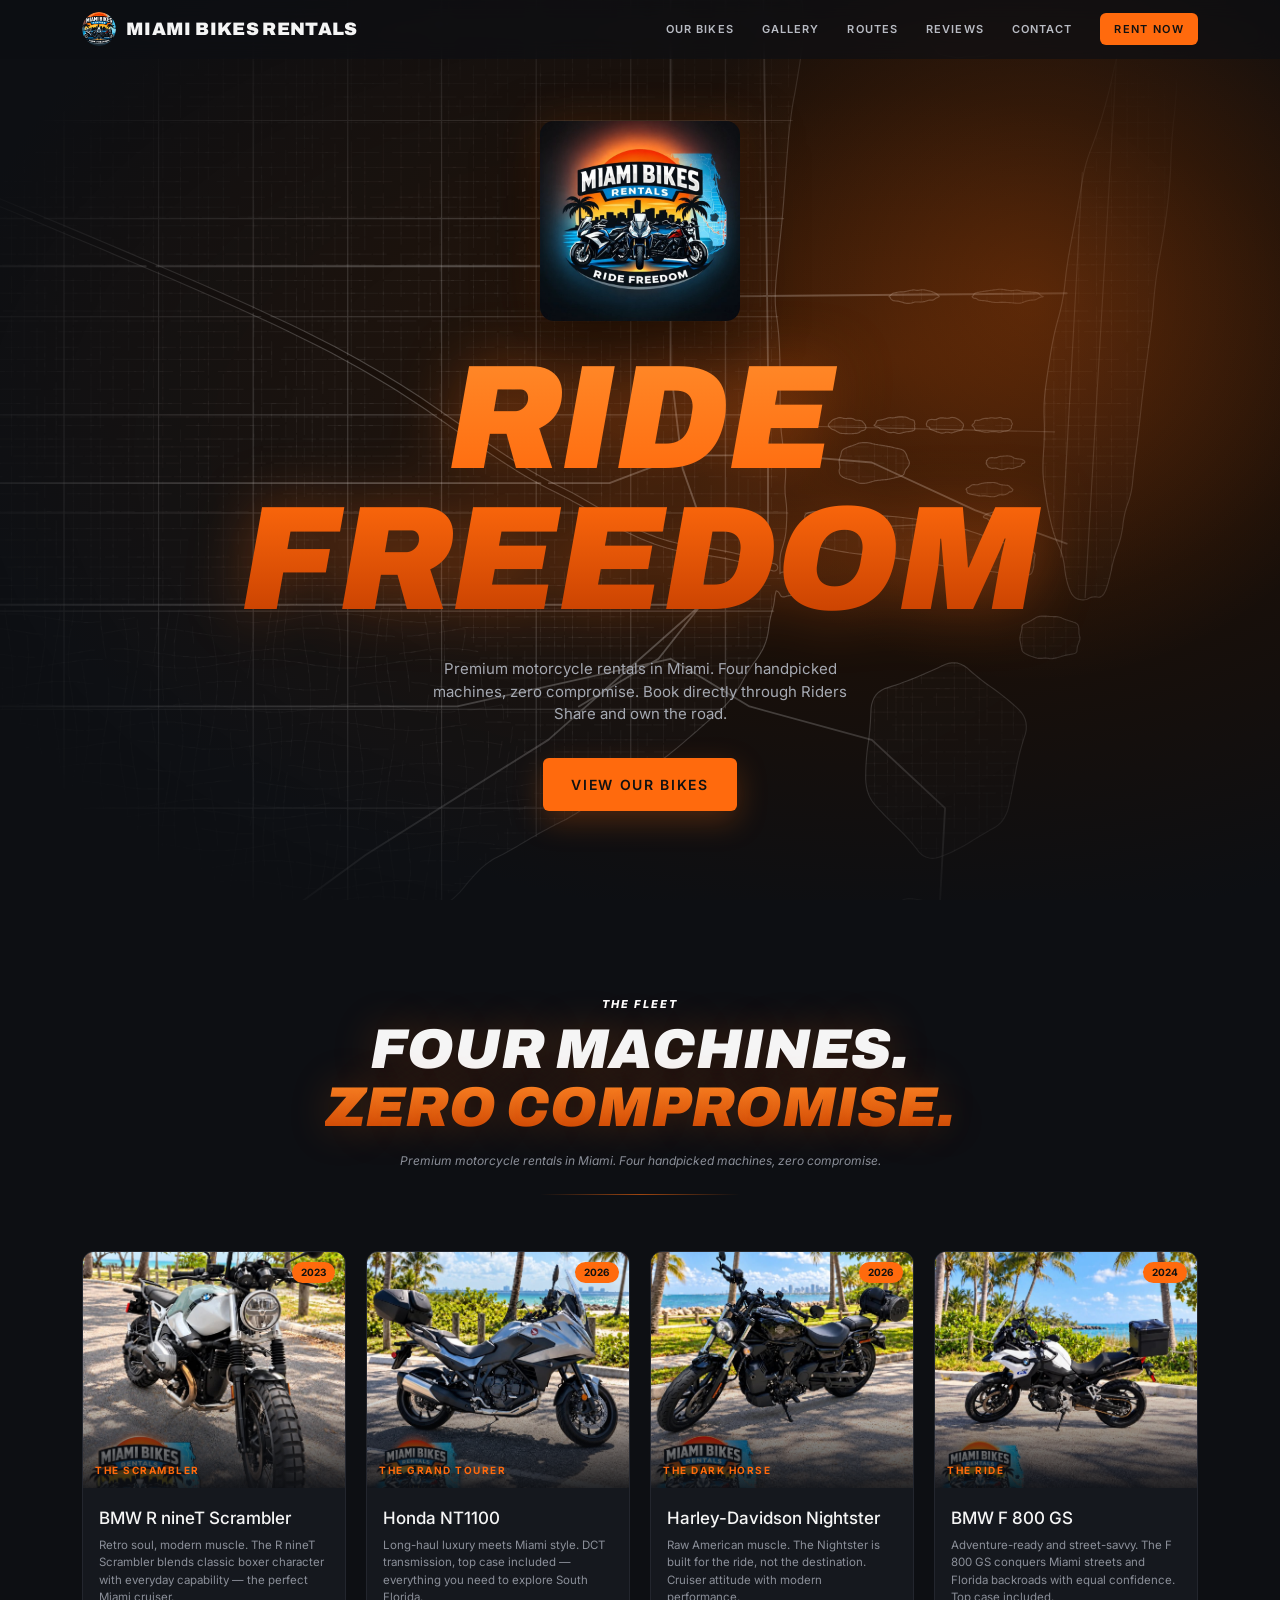
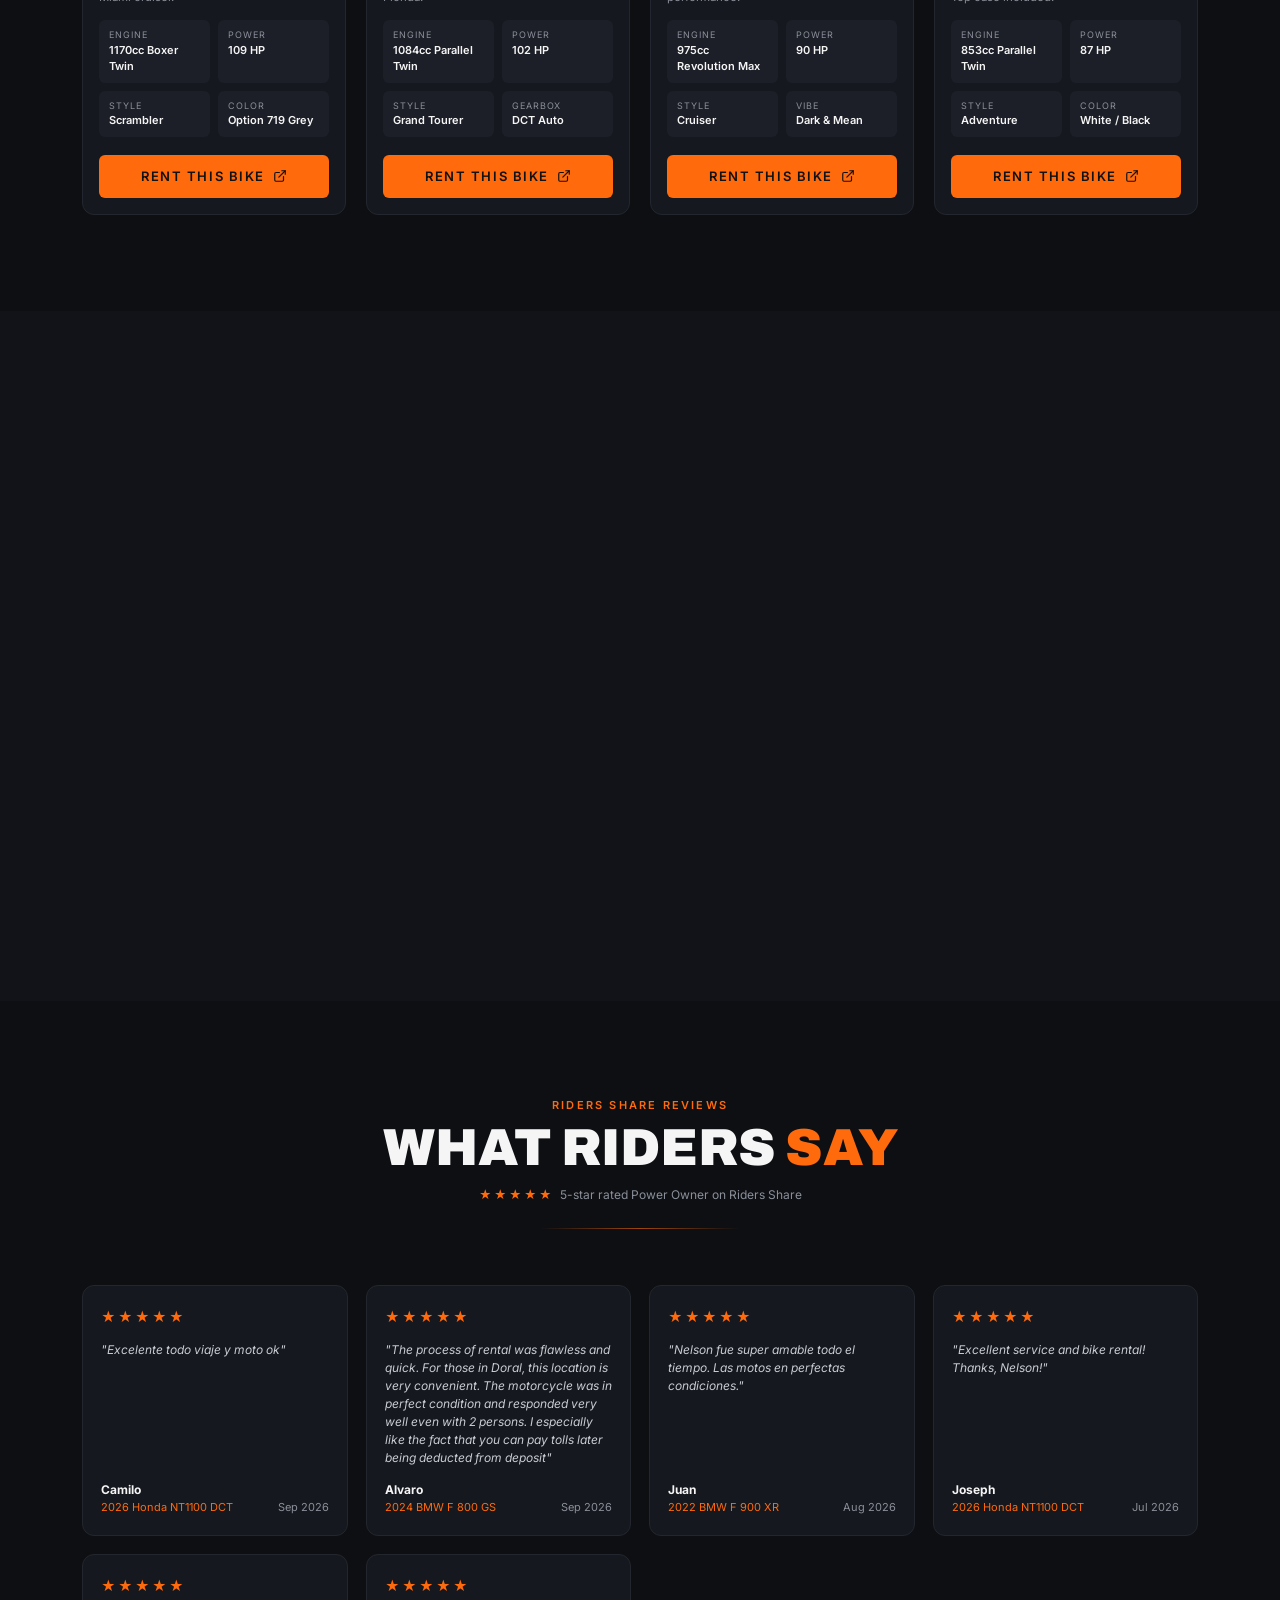
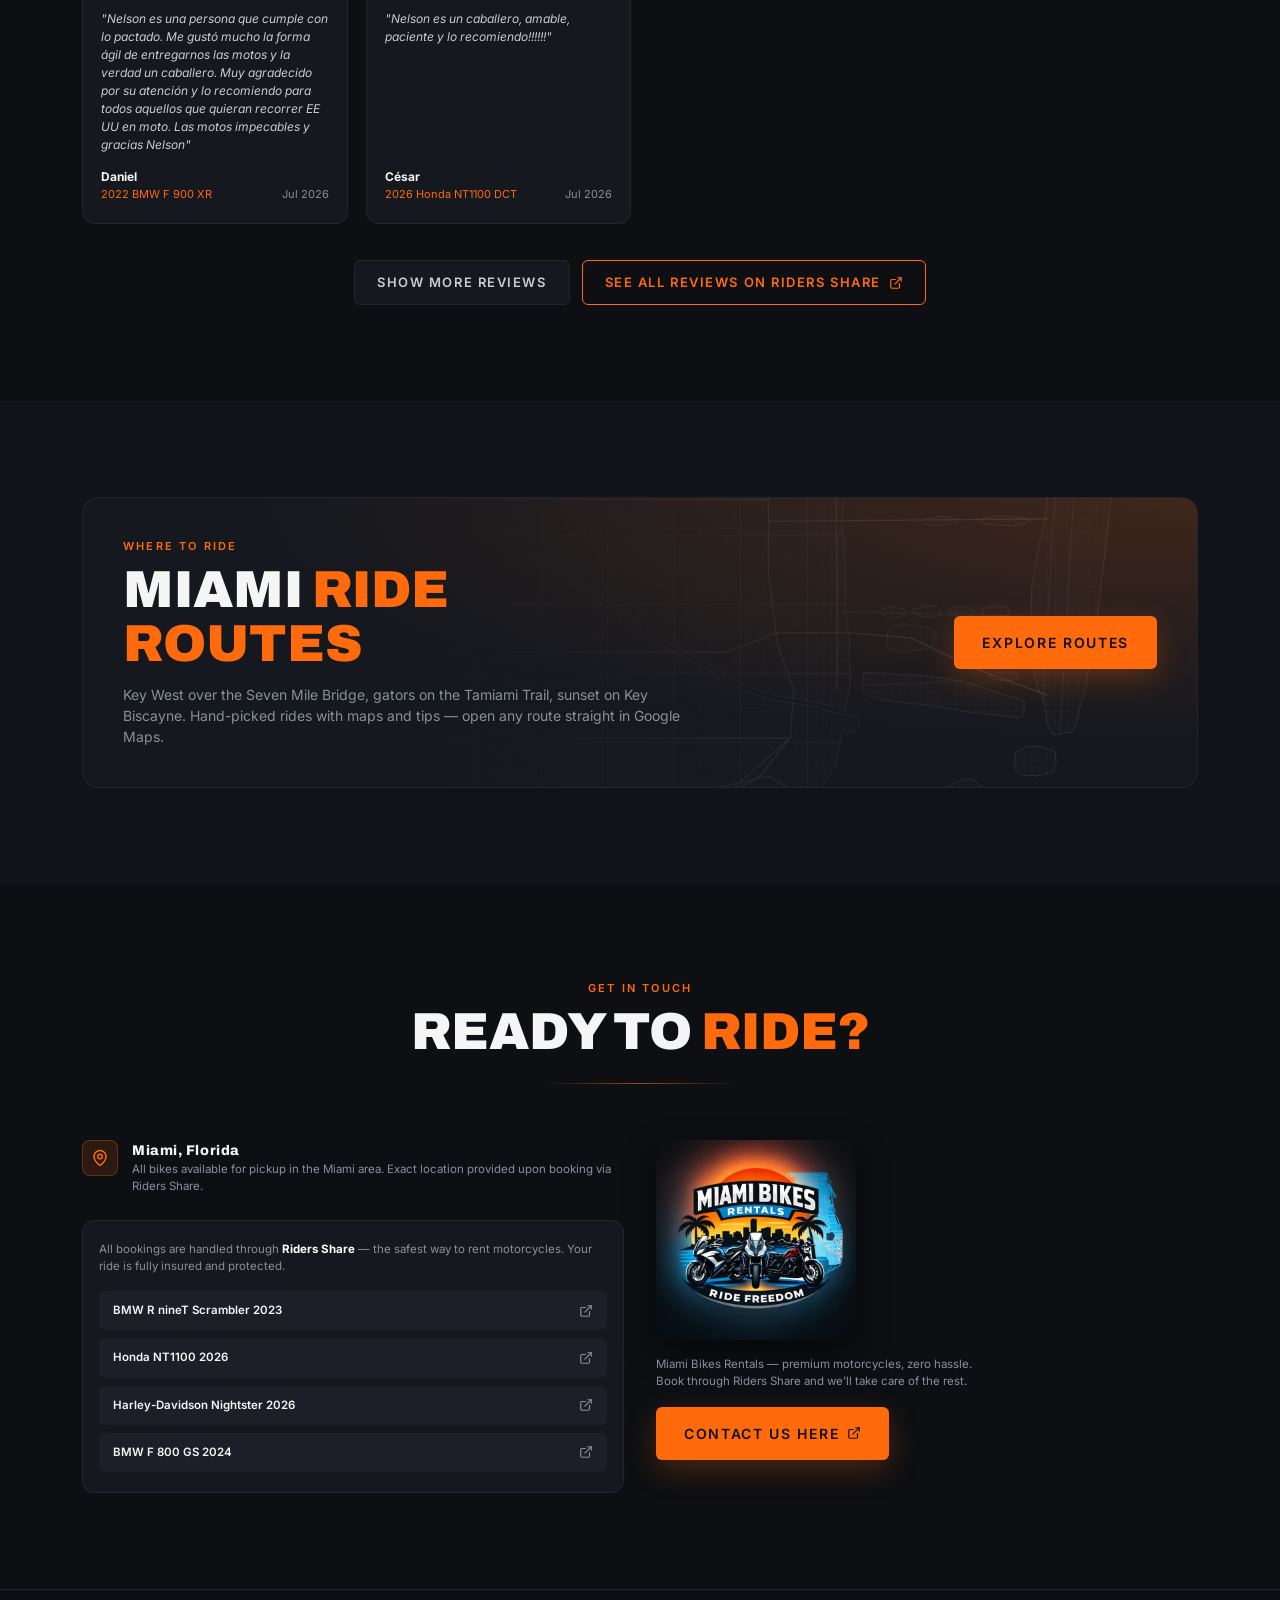
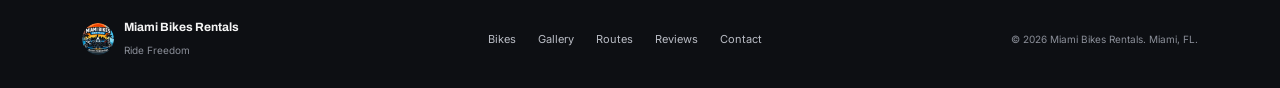
==== index.html @ da510d81 "Add Routes page, more reviews, profile link and booking click tracking - New routes.html with six So" ====
<!doctype html>
<html lang="en">
<head>
  <meta charset="utf-8" />
  <meta name="viewport" content="width=device-width, initial-scale=1" />
  <title>Miami Bikes Rentals | Premium Motorcycle Rentals in Miami</title>
  <meta name="description" content="Premium motorcycle rentals in Miami. BMW R nineT Scrambler, Honda NT1100, Harley-Davidson Nightster and BMW F 800 GS. Book directly through Riders Share." />
  <meta property="og:title" content="Miami Bikes Rentals — Ride Freedom" />
  <meta property="og:description" content="Premium motorcycle rentals in Miami. Four handpicked machines, zero compromise." />
  <meta property="og:image" content="https://www.miamibikesrentals.com/assets/images/logo.jpg" />
  <meta property="og:url" content="https://www.miamibikesrentals.com/" />
  <meta name="theme-color" content="#0d0f13" />
  <link rel="icon" href="assets/images/favicon.png" />
  <link rel="preconnect" href="https://fonts.googleapis.com" />
  <link rel="preconnect" href="https://fonts.gstatic.com" crossorigin />
  <link href="https://fonts.googleapis.com/css2?family=Archivo:ital,wght@0,400;0,600;0,800;0,900;1,800;1,900&family=Inter:wght@400;500;600&display=swap" rel="stylesheet" />
  <link rel="stylesheet" href="css/styles.css" />
</head>
<body>
  <!-- NAV -->
  <header class="nav" id="nav">
    <div class="container nav-inner">
      <a href="#top" class="brand">
        <img src="assets/images/logo-icon.png" alt="" class="brand-logo" onerror="this.style.display='none'" />
        <span>MIAMI BIKES RENTALS</span>
      </a>
      <button class="nav-toggle" aria-label="Open menu" aria-expanded="false">
        <span></span><span></span><span></span>
      </button>
      <nav class="nav-links">
        <a href="#bikes">Our Bikes</a>
        <a href="#gallery">Gallery</a>
        <a href="routes.html">Routes</a>
        <a href="#reviews">Reviews</a>
        <a href="#contact">Contact</a>
        <a href="#bikes" class="btn btn-primary btn-sm">Rent Now</a>
      </nav>
    </div>
  </header>

  <main id="top">
    <!-- HERO -->
    <section class="hero">
      <div class="hero-map" aria-hidden="true"></div>
      <div class="hero-glow" aria-hidden="true"></div>
      <div class="container hero-content">
        <img src="assets/images/logo.jpg" alt="Miami Bikes Rentals — Ride Freedom" class="hero-logo" width="200" height="200" onerror="this.style.display='none'" />
        <h1 class="hero-title">RIDE<br />FREEDOM</h1>
        <p class="hero-sub">Premium motorcycle rentals in Miami. Four handpicked machines, zero compromise. Book directly through Riders Share and own the road.</p>
        <a href="#bikes" class="btn btn-primary btn-lg">View Our Bikes</a>
      </div>
    </section>

    <!-- FLEET -->
    <section class="section" id="bikes">
      <div class="container">
        <div class="section-head">
          <p class="eyebrow eyebrow-white">The Fleet</p>
          <h2 class="fleet-title">FOUR MACHINES.<br /><span>ZERO COMPROMISE.</span></h2>
          <p class="section-sub">Premium motorcycle rentals in Miami. Four handpicked machines, zero compromise.</p>
          <div class="divider"></div>
        </div>
        <div class="bike-grid" id="bike-grid"></div>
      </div>
    </section>

    <!-- GALLERY -->
    <section class="section section-alt" id="gallery">
      <div class="container">
        <div class="section-head">
          <p class="eyebrow">Photos &amp; Videos</p>
          <h2 class="section-title">THE <span>GALLERY</span></h2>
          <div class="divider"></div>
        </div>
        <div class="gallery-grid" id="gallery-grid"></div>
      </div>
    </section>

    <!-- REVIEWS -->
    <section class="section" id="reviews">
      <div class="container">
        <div class="section-head">
          <p class="eyebrow">Riders Share Reviews</p>
          <h2 class="section-title">WHAT RIDERS <span>SAY</span></h2>
          <p class="rating-line"><span class="stars">★★★★★</span> 5-star rated Power Owner on Riders Share</p>
          <div class="divider"></div>
        </div>
        <div class="review-grid" id="review-grid"></div>
        <div class="center review-actions">
          <button type="button" class="btn btn-ghost" id="reviews-more" hidden>Show more reviews</button>
          <a href="#" class="btn btn-outline js-profile-link" target="_blank" rel="noopener" data-track="riders-share/profile/see-all-reviews">See all reviews on Riders Share <svg class="ext"><use href="#i-ext" /></svg></a>
        </div>
      </div>
    </section>

    <!-- ROUTES TEASER -->
    <section class="section section-alt" id="routes">
      <div class="container">
        <a href="routes.html" class="routes-teaser">
          <div>
            <p class="eyebrow">Where to Ride</p>
            <h2 class="section-title">MIAMI <span>RIDE ROUTES</span></h2>
            <p>Key West over the Seven Mile Bridge, gators on the Tamiami Trail, sunset on Key Biscayne. Hand-picked rides with maps and tips — open any route straight in Google Maps.</p>
          </div>
          <span class="btn btn-primary btn-lg">Explore Routes</span>
        </a>
      </div>
    </section>

    <!-- CONTACT -->
    <section class="section" id="contact">
      <div class="container">
        <div class="section-head">
          <p class="eyebrow">Get in Touch</p>
          <h2 class="section-title">READY TO <span>RIDE?</span></h2>
          <div class="divider"></div>
        </div>
        <div class="contact-grid">
          <div>
            <div class="location">
              <div class="location-icon">
                <svg viewBox="0 0 24 24" fill="none" stroke="currentColor" stroke-width="2" stroke-linecap="round" stroke-linejoin="round"><path d="M20 10c0 6-8 12-8 12s-8-6-8-12a8 8 0 0 1 16 0Z"/><circle cx="12" cy="10" r="3"/></svg>
              </div>
              <div>
                <h3>Miami, Florida</h3>
                <p>All bikes available for pickup in the Miami area. Exact location provided upon booking via Riders Share.</p>
              </div>
            </div>
            <div class="booking-card">
              <p>All bookings are handled through <strong>Riders Share</strong> — the safest way to rent motorcycles. Your ride is fully insured and protected.</p>
              <div class="booking-links" id="booking-links"></div>
            </div>
          </div>
          <div class="contact-side">
            <img src="assets/images/logo.jpg" alt="Miami Bikes Rentals logo" class="contact-logo" onerror="this.style.display='none'" />
            <p>Miami Bikes Rentals — premium motorcycles, zero hassle.<br />Book through Riders Share and we'll take care of the rest.</p>
            <a href="#" class="btn btn-primary btn-lg js-contact-link" target="_blank" rel="noopener" data-track="riders-share/profile/contact-us">Contact us here <svg class="ext"><use href="#i-ext" /></svg></a>
          </div>
        </div>
      </div>
    </section>
  </main>

  <footer class="footer">
    <div class="container footer-inner">
      <a href="#top" class="footer-brand">
        <img src="assets/images/logo-icon.png" alt="" onerror="this.style.display='none'" />
        <span><strong>Miami Bikes Rentals</strong><small>Ride Freedom</small></span>
      </a>
      <nav class="footer-links">
        <a href="#bikes">Bikes</a>
        <a href="#gallery">Gallery</a>
        <a href="routes.html">Routes</a>
        <a href="#reviews">Reviews</a>
        <a href="#contact">Contact</a>
      </nav>
      <p class="copyright">© <span id="year">2026</span> Miami Bikes Rentals. Miami, FL.</p>
    </div>
  </footer>

  <!-- Lightbox -->
  <div class="lightbox" id="lightbox" hidden>
    <button class="lightbox-close" aria-label="Close">×</button>
    <div class="lightbox-body" id="lightbox-body"></div>
  </div>

  <!-- Icons -->
  <svg width="0" height="0" style="position:absolute" aria-hidden="true">
    <symbol id="i-ext" viewBox="0 0 24 24" fill="none" stroke="currentColor" stroke-width="2" stroke-linecap="round" stroke-linejoin="round">
      <path d="M15 3h6v6"/><path d="M10 14 21 3"/><path d="M18 13v6a2 2 0 0 1-2 2H5a2 2 0 0 1-2-2V8a2 2 0 0 1 2-2h6"/>
    </symbol>
  </svg>

  <script src="js/site-data.js"></script>
  <script src="js/common.js"></script>
  <script src="js/main.js"></script>
</body>
</html>
---- css/styles.css ----
:root {
  --bg: #0d0f13;
  --bg-alt: #111318;
  --card: #15181e;
  --card-2: #1c1f27;
  --border: #23262e;
  --text: #f5f5f5;
  --muted: #8b8f99;
  --orange: #ff6a0d;
  --orange-2: #ff8a2a;
  --orange-dark: #c43e00;
  --radius: 12px;
  --display: "Archivo", "Arial Black", Arial, sans-serif;
  --body: "Inter", Arial, Helvetica, sans-serif;
}

* { box-sizing: border-box; margin: 0; padding: 0; }
[hidden] { display: none !important; }
html { scroll-behavior: smooth; scroll-padding-top: 64px; }
body { background: var(--bg); color: var(--text); font-family: var(--body); line-height: 1.5; -webkit-font-smoothing: antialiased; overflow-x: hidden; }
img, video { display: block; max-width: 100%; }
a { color: inherit; text-decoration: none; }
button { font: inherit; color: inherit; background: none; border: 0; cursor: pointer; }

.container { width: 100%; max-width: 1180px; margin: 0 auto; padding: 0 16px; }
@media (min-width: 640px) { .container { padding: 0 32px; } }
.center { text-align: center; }

/* Buttons */
.btn { display: inline-flex; align-items: center; justify-content: center; gap: 8px; font-family: var(--body); font-weight: 600; font-size: 13px; letter-spacing: .12em; text-transform: uppercase; border-radius: 6px; padding: 12px 22px; transition: transform .15s, box-shadow .2s, background .2s; }
.btn-primary { background: var(--orange); color: #111; box-shadow: 0 0 0 rgba(255,106,13,0); }
.btn-primary:hover { background: var(--orange-2); box-shadow: 0 8px 28px rgba(255,106,13,.35); transform: translateY(-1px); }
.btn-outline { border: 1px solid var(--orange); color: var(--orange); }
.btn-outline:hover { background: rgba(255,106,13,.1); }
.btn-ghost { border: 1px solid var(--border); color: #c9ccd3; background: var(--card); }
.btn-ghost:hover { border-color: #3a3e48; color: #fff; }
.btn-sm { padding: 8px 14px; font-size: 11px; }
.btn-lg { padding: 16px 28px; font-size: 14px; box-shadow: 0 10px 30px rgba(255,106,13,.25); }
.btn-block { width: 100%; }
.ext { width: 14px; height: 14px; flex: none; }

/* Nav */
.nav { position: fixed; inset: 0 0 auto; z-index: 50; background: rgba(13,15,19,.7); backdrop-filter: blur(10px); -webkit-backdrop-filter: blur(10px); border-bottom: 1px solid transparent; transition: background .2s, border-color .2s; }
.nav.scrolled { background: rgba(13,15,19,.95); border-color: var(--border); }
.nav-inner { display: flex; align-items: center; justify-content: space-between; height: 58px; }
.brand { display: flex; align-items: center; gap: 10px; font-family: var(--display); font-weight: 900; font-size: 18px; letter-spacing: .02em; }
.brand-logo { width: 34px; height: 34px; border-radius: 50%; }
.nav-links { display: flex; align-items: center; gap: 28px; }
.nav-links a:not(.btn) { font-size: 11px; font-weight: 600; letter-spacing: .1em; text-transform: uppercase; color: #b9bcc4; transition: color .2s; }
.nav-links a:not(.btn):hover, .nav-links a[aria-current="page"] { color: var(--orange); }
.nav-toggle { display: none; width: 40px; height: 40px; flex-direction: column; justify-content: center; align-items: center; gap: 5px; }
.nav-toggle span { width: 22px; height: 2px; background: var(--text); border-radius: 2px; }
@media (max-width: 760px) {
  .brand { font-size: 15px; }
  .nav-toggle { display: flex; }
  .nav-links { position: absolute; top: 58px; left: 0; right: 0; flex-direction: column; gap: 0; background: rgba(13,15,19,.98); border-bottom: 1px solid var(--border); padding: 8px 16px 16px; display: none; }
  .nav-links.open { display: flex; }
  .nav-links a:not(.btn) { padding: 14px 0; width: 100%; text-align: center; font-size: 13px; }
  .nav-links .btn { margin-top: 8px; width: 100%; }
}

/* Hero */
.hero { position: relative; min-height: 100vh; display: flex; align-items: center; padding: 96px 0 64px; overflow: hidden; background: radial-gradient(ellipse at 70% 40%, #3a1a06 0%, #1a0f08 35%, var(--bg) 75%); }
.hero-map { position: absolute; inset: 0; opacity: .8; background: url("../assets/images/miami-map.svg") center 45% / cover no-repeat; mask-image: radial-gradient(ellipse at center, #000 35%, transparent 85%); -webkit-mask-image: radial-gradient(ellipse at center, #000 35%, transparent 85%); }
.hero-glow { position: absolute; width: 900px; height: 900px; right: -200px; top: -150px; background: radial-gradient(circle, rgba(255,106,13,.22), transparent 60%); pointer-events: none; }
.hero-content { position: relative; text-align: center; display: flex; flex-direction: column; align-items: center; }
.hero-logo { width: 200px; height: 200px; border-radius: 14px; box-shadow: 0 20px 60px rgba(0,0,0,.6), 0 0 40px rgba(255,106,13,.18); margin-bottom: 28px; animation: float 6s ease-in-out infinite; }
.hero-title { font-family: var(--display); font-weight: 900; font-style: italic; font-size: clamp(64px, 14vw, 148px); line-height: .95; letter-spacing: -.01em; background: linear-gradient(180deg, var(--orange-2) 0%, var(--orange) 50%, var(--orange-dark) 100%); -webkit-background-clip: text; background-clip: text; color: transparent; filter: drop-shadow(0 0 30px rgba(255,106,13,.35)); padding: 0 .1em; }
.hero-sub { max-width: 440px; margin: 28px auto 32px; color: #a5a9b2; font-size: 15px; }
@keyframes float { 0%,100% { transform: translateY(0); } 50% { transform: translateY(-8px); } }

/* Sections */
.section { padding: 96px 0; }
.section-alt { background: var(--bg-alt); }
.section-head { text-align: center; margin-bottom: 56px; }
.eyebrow { font-size: 11px; font-weight: 600; letter-spacing: .2em; text-transform: uppercase; color: var(--orange); margin-bottom: 8px; }
.eyebrow-white { color: #fff; font-style: italic; font-weight: 800; }
.section-title { font-family: var(--display); font-weight: 900; font-size: clamp(36px, 6vw, 52px); line-height: 1.05; }
.section-title span { color: var(--orange); }
.fleet-title { font-family: var(--display); font-weight: 900; font-style: italic; font-size: clamp(36px, 7vw, 56px); line-height: 1.05; text-shadow: 0 0 40px rgba(255,106,13,.25); }
.fleet-title span { color: var(--orange); background: linear-gradient(180deg, var(--orange-2), var(--orange-dark)); -webkit-background-clip: text; background-clip: text; color: transparent; }
.section-sub { color: var(--muted); font-style: italic; font-size: 12px; margin-top: 14px; }
.divider { width: 200px; height: 1px; margin: 24px auto 0; background: linear-gradient(90deg, transparent, var(--orange), transparent); opacity: .6; }
.rating-line { color: var(--muted); font-size: 12px; margin-top: 10px; display: flex; gap: 6px; justify-content: center; align-items: center; }
.stars { color: var(--orange); letter-spacing: 2px; }

/* Bikes */
.bike-grid { display: grid; gap: 20px; grid-template-columns: repeat(auto-fill, minmax(240px, 1fr)); }
.bike-card { background: var(--card); border: 1px solid var(--border); border-radius: var(--radius); overflow: hidden; display: flex; flex-direction: column; transition: transform .25s, border-color .25s, box-shadow .25s; }
.bike-card:hover, .bike-card.reveal.in:hover { transform: translateY(-4px); border-color: rgba(255,106,13,.4); box-shadow: 0 20px 40px rgba(0,0,0,.4); }
.bike-media { position: relative; aspect-ratio: 10/9; background: linear-gradient(135deg, #20232b, #121418); overflow: hidden; }
.bike-media img { width: 100%; height: 100%; object-fit: cover; object-position: center 55%; transition: transform .5s; }
.bike-card:hover .bike-media img { transform: scale(1.05); }
.bike-media::after { content: ""; position: absolute; inset: auto 0 0; height: 45%; background: linear-gradient(transparent, rgba(13,15,19,.9)); }
.badge { position: absolute; top: 10px; right: 10px; z-index: 1; background: var(--orange); color: #111; font-size: 10px; font-weight: 700; padding: 3px 9px; border-radius: 999px; }
.bike-tag { position: absolute; left: 12px; bottom: 10px; z-index: 1; color: var(--orange); font-size: 10px; font-weight: 700; letter-spacing: .15em; text-transform: uppercase; }
.bike-body { padding: 20px 16px 16px; display: flex; flex-direction: column; flex: 1; }
.bike-body h3 { font-size: 17px; font-weight: 500; line-height: 1.25; margin-bottom: 8px; }
.bike-body p { color: var(--muted); font-size: 11.5px; margin-bottom: 14px; }
.specs { display: grid; grid-template-columns: 1fr 1fr; gap: 8px; margin-bottom: 18px; }
.specs div { background: var(--card-2); border-radius: 6px; padding: 8px 10px; }
.specs dt { font-size: 9px; letter-spacing: .1em; text-transform: uppercase; color: var(--muted); }
.specs dd { font-size: 11px; font-weight: 600; }
.bike-body .btn { margin-top: auto; }

img.missing { opacity: 0; }

/* Gallery */
.gallery-grid { display: grid; gap: 12px; grid-template-columns: 1fr; }
@media (min-width: 560px) { .gallery-grid { grid-template-columns: repeat(2, 1fr); } }
@media (min-width: 1000px) { .gallery-grid { grid-template-columns: repeat(4, 1fr); } }
.gallery-item { position: relative; aspect-ratio: 4/5; border-radius: 8px; overflow: hidden; border: 1px solid var(--border); background: linear-gradient(135deg, #20232b, #121418); }
.gallery-item img, .gallery-item video { width: 100%; height: 100%; object-fit: cover; transition: transform .5s; }
.gallery-item:hover img, .gallery-item:hover video { transform: scale(1.05); }
.gallery-label { position: absolute; top: 8px; left: 8px; background: var(--orange); color: #111; font-size: 9px; font-weight: 600; padding: 2px 8px; border-radius: 999px; }
.play { position: absolute; inset: 0; display: grid; place-items: center; font-size: 40px; color: #fff; text-shadow: 0 2px 12px rgba(0,0,0,.6); }

/* Lightbox */
.lightbox { position: fixed; inset: 0; z-index: 100; background: rgba(0,0,0,.92); display: grid; place-items: center; padding: 24px; }
.lightbox[hidden] { display: none; }
.lightbox-body img, .lightbox-body video { max-width: 92vw; max-height: 86vh; border-radius: 8px; }
.lightbox-close { position: absolute; top: 12px; right: 18px; font-size: 40px; line-height: 1; color: #fff; }

/* Reviews */
.review-grid { display: grid; gap: 18px; grid-template-columns: repeat(auto-fill, minmax(260px, 1fr)); margin-bottom: 36px; }
.review-card { background: var(--card); border: 1px solid var(--border); border-radius: var(--radius); padding: 20px 18px; display: flex; flex-direction: column; gap: 14px; }
.review-card .stars { font-size: 14px; }
.review-card blockquote { font-style: italic; font-size: 12px; color: #c9ccd3; flex: 1; }
.review-card figcaption { display: flex; justify-content: space-between; align-items: flex-end; font-size: 11px; }
.review-card figcaption strong { display: block; font-size: 12px; }
.review-card figcaption span { color: var(--orange); }
.review-card time { color: var(--muted); }

.review-actions { display: flex; flex-wrap: wrap; gap: 12px; justify-content: center; }

/* Routes teaser (home) */
.routes-teaser { display: flex; flex-wrap: wrap; gap: 28px; align-items: center; justify-content: space-between; padding: 40px; border-radius: 16px; border: 1px solid var(--border); background: radial-gradient(ellipse at 100% 0%, rgba(255,106,13,.18), transparent 60%), linear-gradient(90deg, var(--card) 30%, rgba(21,24,30,.82) 60%, rgba(21,24,30,.55)), url("../assets/images/miami-map.svg") right center / 900px auto no-repeat, var(--card); transition: border-color .25s, transform .25s; }
.routes-teaser:hover { border-color: rgba(255,106,13,.45); transform: translateY(-2px); }
.routes-teaser > div { max-width: 560px; }
.routes-teaser .section-title { margin-bottom: 12px; }
.routes-teaser p:not(.eyebrow) { color: var(--muted); font-size: 14px; }
@media (max-width: 640px) { .routes-teaser { padding: 28px 20px; } .routes-teaser .btn { width: 100%; } }

/* Routes page */
.page-hero { position: relative; overflow: hidden; padding: 130px 0 40px; background: radial-gradient(ellipse at 70% 0%, #3a1a06 0%, #1a0f08 35%, var(--bg) 75%); }
.page-hero .section-head { position: relative; margin-bottom: 0; }
.page-sub { color: #a5a9b2; font-size: 15px; margin-top: 14px; }
.routes-section { padding-top: 40px; }
.route-list { display: flex; flex-direction: column; gap: 28px; }
.route-card { display: grid; grid-template-columns: 1fr 1fr; border-radius: 16px; overflow: hidden; border: 1px solid var(--border); background: var(--card); scroll-margin-top: 80px; }
.route-card.flip .route-visual { order: 2; }
.route-visual { position: relative; min-height: 340px; background: radial-gradient(ellipse at 50% 50%, rgba(255,106,13,.14), transparent 70%), #101217; display: grid; place-items: center; }
.route-map { width: 100%; height: 100%; display: block; }
.rm-line { fill: none; stroke: var(--orange); stroke-width: 4; stroke-linecap: round; stroke-linejoin: round; }
.rm-glow { fill: none; stroke: var(--orange); stroke-width: 14; stroke-opacity: .18; stroke-linecap: round; filter: blur(4px); }
.rm-stop circle { fill: #0d0f13; stroke: #fff; stroke-width: 2.5; }
.rm-stop.is-start circle { fill: #fff; }
.rm-stop.is-end circle { fill: var(--orange); stroke: var(--orange); }
.rm-stop text { fill: #d6d8de; font: 600 15px var(--body); paint-order: stroke; stroke: #101217; stroke-width: 4px; }
.route-tag { position: absolute; left: 16px; bottom: 14px; color: var(--orange); font-size: 10px; font-weight: 700; letter-spacing: .15em; text-transform: uppercase; }
.route-body { padding: 30px 28px; display: flex; flex-direction: column; gap: 14px; }
.route-body h2 { font-family: var(--display); font-weight: 900; font-size: 22px; line-height: 1.2; letter-spacing: .01em; text-transform: uppercase; }
.route-body > p { color: var(--muted); font-size: 13.5px; }
.route-start a { color: var(--orange); text-decoration: underline; text-underline-offset: 2px; }
.route-stats { list-style: none; display: flex; flex-wrap: wrap; gap: 8px 22px; font-size: 12.5px; font-weight: 600; }
.route-stats li { display: flex; align-items: center; gap: 6px; }
.route-stats svg { width: 15px; height: 15px; color: var(--orange); }
.route-stats .lvl-easy { color: #6fd08c; } .route-stats .lvl-easy svg { color: #6fd08c; }
.route-stats .lvl-moderate { color: #f5b942; } .route-stats .lvl-moderate svg { color: #f5b942; }
.route-bike { color: #c9ccd3 !important; font-size: 12.5px !important; }
.route-bike strong { color: #fff; }
.route-warn { display: flex; gap: 10px; padding: 12px 14px; border-radius: 10px; border: 1px solid rgba(245,185,66,.35); background: rgba(245,185,66,.08); color: #f5d38a; font-size: 12px; }
.route-warn svg { width: 16px; height: 16px; flex: none; margin-top: 1px; color: #f5b942; }
.route-tips { list-style: none; display: flex; flex-direction: column; gap: 6px; font-size: 12px; color: #b9bcc4; }
.route-tips li { padding-left: 16px; position: relative; }
.route-tips li::before { content: ""; position: absolute; left: 0; top: 7px; width: 6px; height: 6px; border-radius: 50%; background: var(--orange); }
.chips { display: flex; flex-wrap: wrap; gap: 6px; }
.chips span { font-size: 10px; font-weight: 600; letter-spacing: .06em; text-transform: uppercase; color: #b9bcc4; background: var(--card-2); border: 1px solid var(--border); border-radius: 999px; padding: 4px 10px; }
.route-actions { display: flex; flex-wrap: wrap; gap: 10px; margin-top: auto; padding-top: 6px; }
.routes-cta { margin-top: 72px; }
.routes-cta p { color: var(--muted); margin: 10px 0 24px; }
@media (max-width: 860px) {
  .route-card { grid-template-columns: 1fr; }
  .route-card.flip .route-visual { order: 0; }
  .route-visual { min-height: 0; aspect-ratio: 600 / 440; }
  .route-body { padding: 24px 18px; }
  .route-actions .btn { flex: 1 1 100%; }
}

/* Contact */
.contact-grid { display: grid; gap: 40px; grid-template-columns: 1fr; }
@media (min-width: 860px) { .contact-grid { grid-template-columns: 1fr 1fr; gap: 32px; } }
.location { display: flex; gap: 14px; margin-bottom: 24px; }
.location-icon { width: 36px; height: 36px; flex: none; display: grid; place-items: center; border-radius: 8px; background: rgba(255,106,13,.12); border: 1px solid rgba(255,106,13,.3); color: var(--orange); }
.location-icon svg { width: 18px; height: 18px; }
.location h3 { font-family: var(--display); font-weight: 800; font-size: 14px; letter-spacing: .04em; }
.location p { color: var(--muted); font-size: 11.5px; }
.booking-card { background: var(--card); border: 1px solid var(--border); border-radius: var(--radius); padding: 20px 16px; }
.booking-card > p { color: var(--muted); font-size: 11.5px; margin-bottom: 16px; }
.booking-card strong { color: #fff; }
.booking-links { display: flex; flex-direction: column; gap: 8px; }
.booking-links a { display: flex; justify-content: space-between; align-items: center; background: var(--card-2); border-radius: 6px; padding: 11px 14px; font-size: 11.5px; font-weight: 600; transition: background .2s, color .2s; }
.booking-links a .ext { color: var(--muted); }
.booking-links a:hover { background: #242833; color: var(--orange); }
.contact-side { display: flex; flex-direction: column; align-items: flex-start; gap: 16px; }
@media (max-width: 859px) { .contact-side { align-items: center; text-align: center; } }
.contact-logo { width: 200px; height: 200px; border-radius: 12px; box-shadow: 0 12px 30px rgba(0,0,0,.5); }
.contact-side p { color: var(--muted); font-size: 11.5px; }

/* Footer */
.footer { border-top: 1px solid var(--border); padding: 28px 0; }
.footer-inner { display: flex; flex-wrap: wrap; gap: 20px; align-items: center; justify-content: space-between; }
.footer-brand { display: flex; align-items: center; gap: 10px; }
.footer-brand img { width: 32px; height: 32px; border-radius: 50%; }
.footer-brand strong { display: block; font-family: var(--display); font-size: 12px; }
.footer-brand small { color: var(--muted); font-size: 10px; }
.footer-links { display: flex; gap: 22px; font-size: 11px; color: #b9bcc4; }
.footer-links a:hover { color: var(--orange); }
.copyright { color: var(--muted); font-size: 10px; }
@media (max-width: 760px) { .footer-inner { flex-direction: column; text-align: center; } }

/* Reveal */
.reveal { opacity: 0; transform: translateY(18px); transition: opacity .6s ease, transform .6s ease, border-color .25s, box-shadow .25s; }
.reveal.in { opacity: 1; transform: none; }
@media (prefers-reduced-motion: reduce) {
  .reveal { opacity: 1; transform: none; transition: none; }
  .hero-logo { animation: none; }
  html { scroll-behavior: auto; }
}
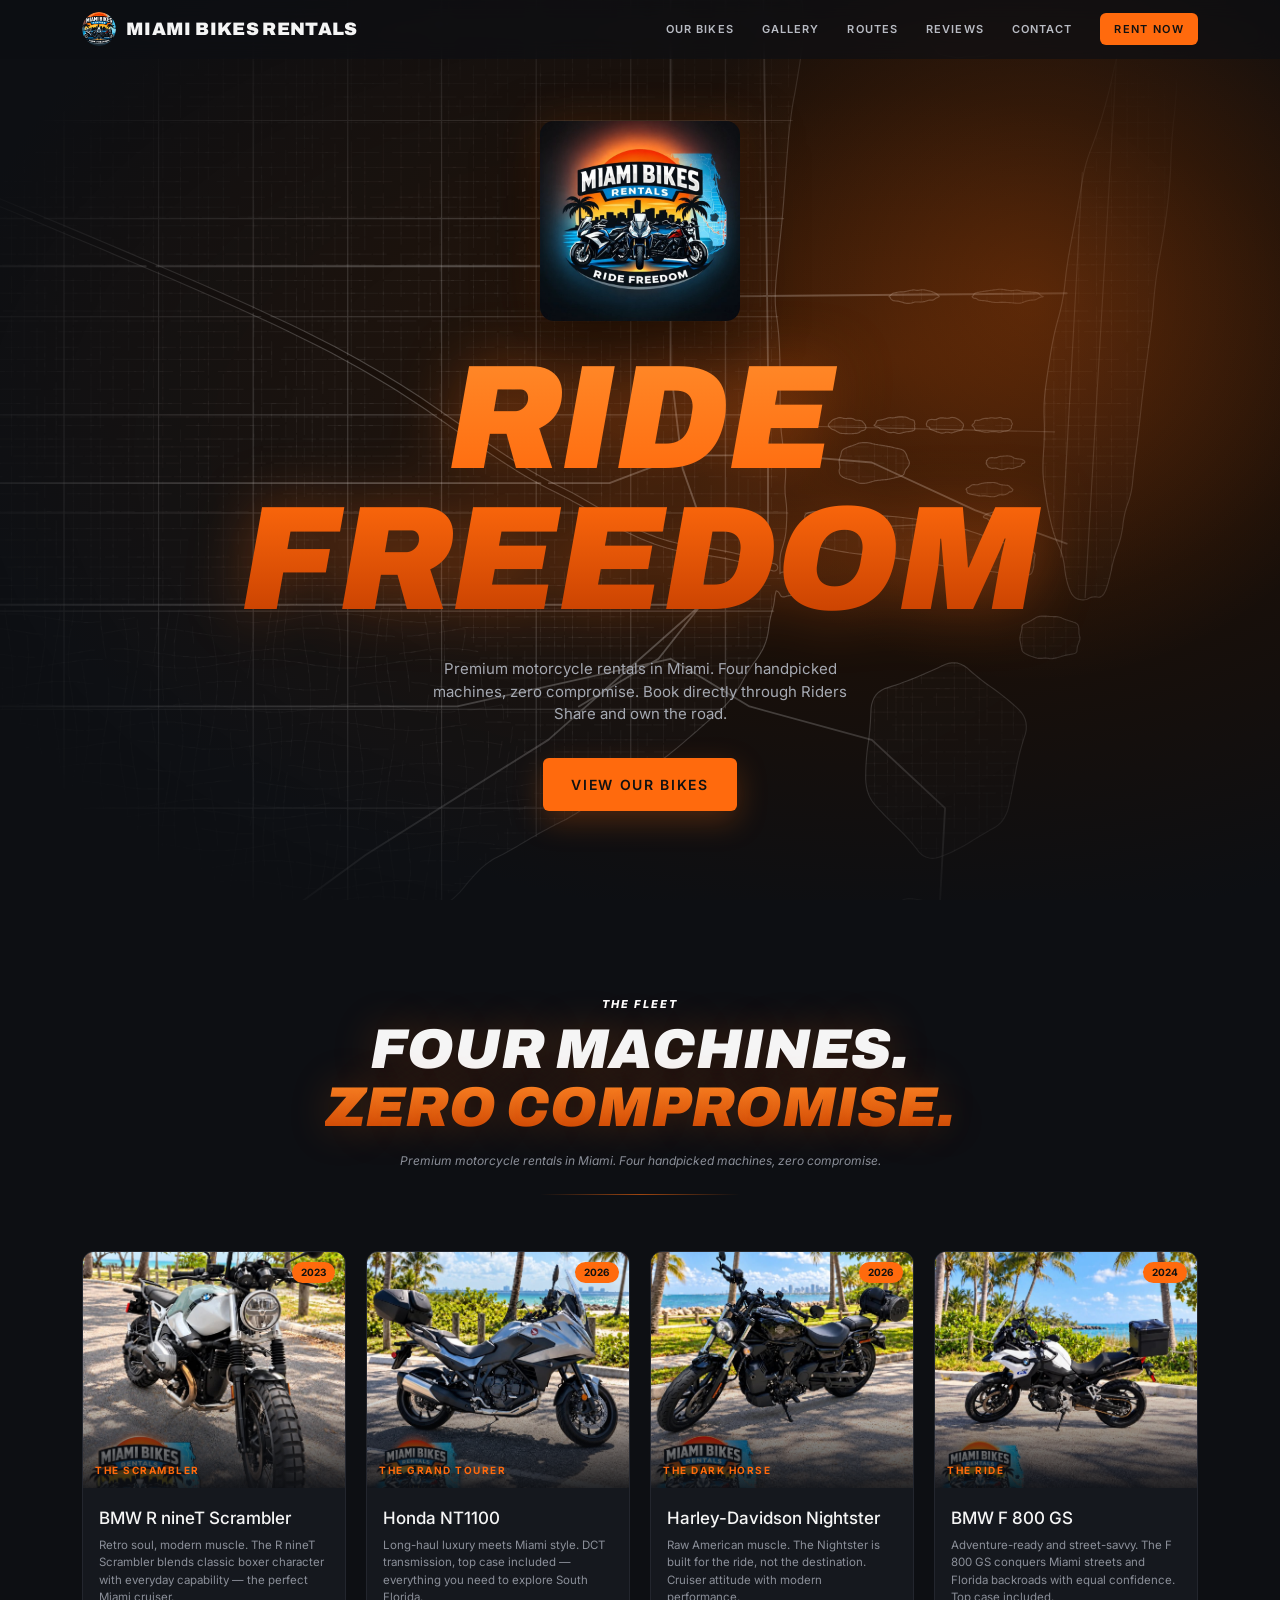
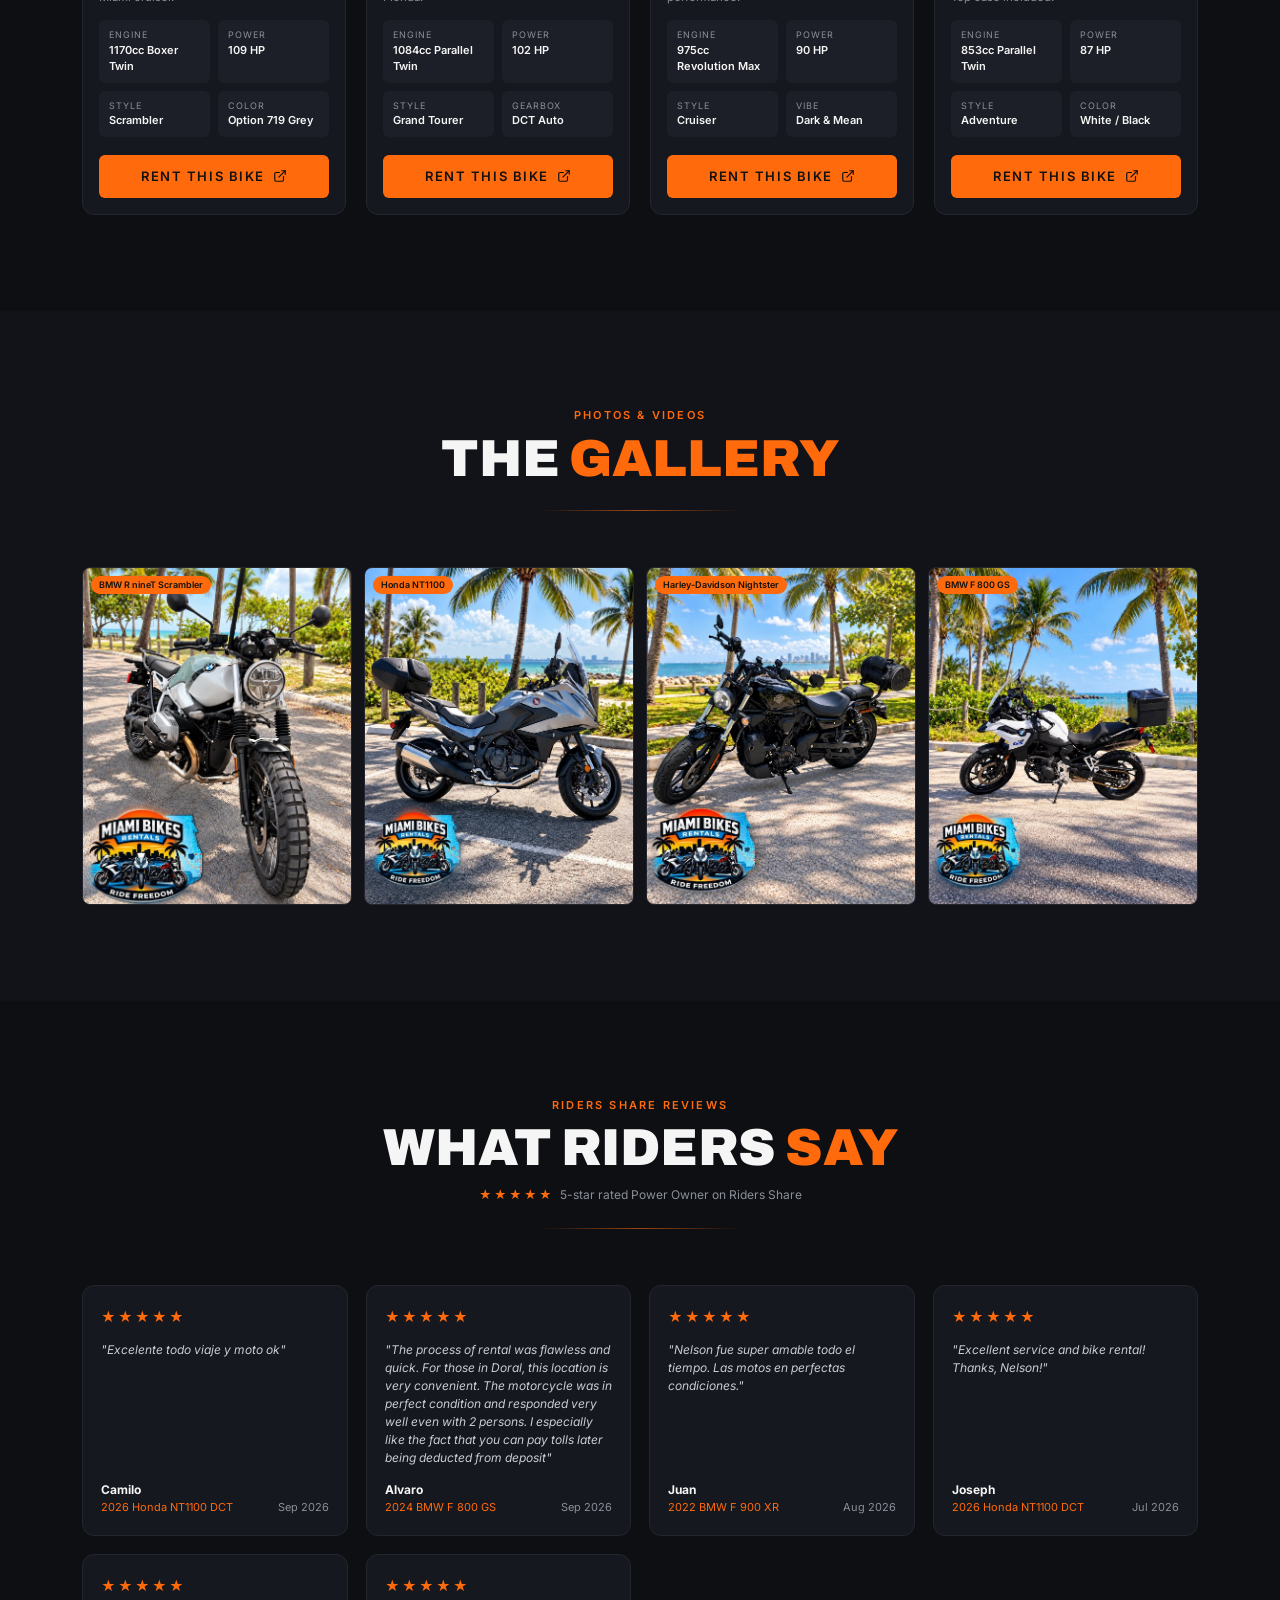
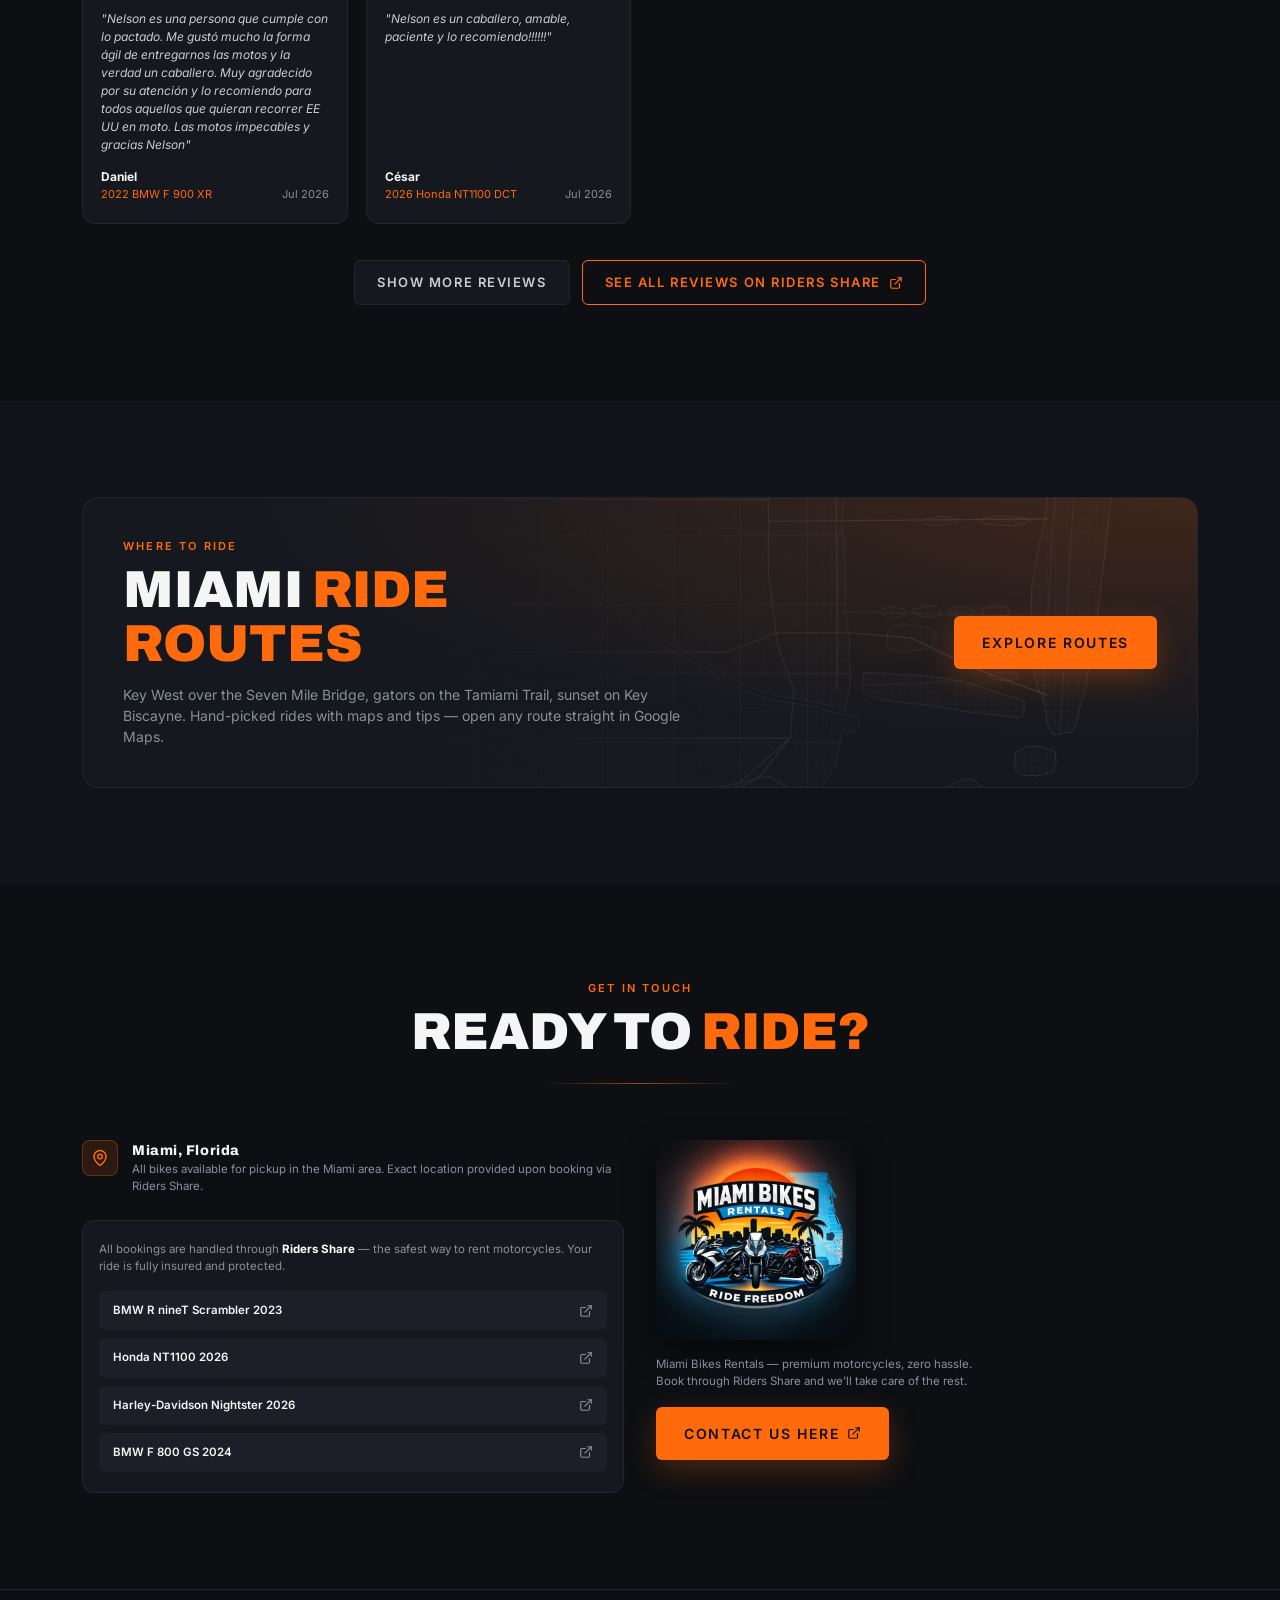
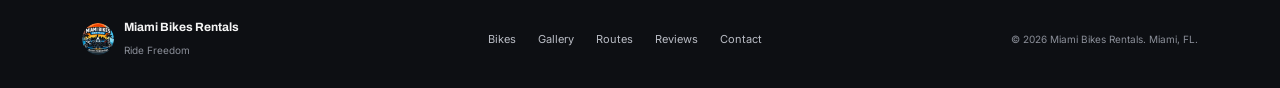
==== commit 598af3a6: "Add client analytics portal and site-wide click tracking - Track every link/button click as <kind>/<" ====
--- a/index.html
+++ b/index.html
@@ -20,11 +20,11 @@
   <!-- NAV -->
   <header class="nav" id="nav">
     <div class="container nav-inner">
-      <a href="#top" class="brand">
+      <a href="#top" class="brand" data-track="logo">
         <img src="assets/images/logo-icon.png" alt="" class="brand-logo" onerror="this.style.display='none'" />
         <span>MIAMI BIKES RENTALS</span>
       </a>
-      <button class="nav-toggle" aria-label="Open menu" aria-expanded="false">
+      <button class="nav-toggle" aria-label="Open menu" aria-expanded="false" data-track="off">
         <span></span><span></span><span></span>
       </button>
       <nav class="nav-links">
@@ -88,7 +88,7 @@
         <div class="review-grid" id="review-grid"></div>
         <div class="center review-actions">
           <button type="button" class="btn btn-ghost" id="reviews-more" hidden>Show more reviews</button>
-          <a href="#" class="btn btn-outline js-profile-link" target="_blank" rel="noopener" data-track="riders-share/profile/see-all-reviews">See all reviews on Riders Share <svg class="ext"><use href="#i-ext" /></svg></a>
+          <a href="#" class="btn btn-outline js-profile-link" target="_blank" rel="noopener" data-track="see-all-reviews">See all reviews on Riders Share <svg class="ext"><use href="#i-ext" /></svg></a>
         </div>
       </div>
     </section>
@@ -134,7 +134,7 @@
           <div class="contact-side">
             <img src="assets/images/logo.jpg" alt="Miami Bikes Rentals logo" class="contact-logo" onerror="this.style.display='none'" />
             <p>Miami Bikes Rentals — premium motorcycles, zero hassle.<br />Book through Riders Share and we'll take care of the rest.</p>
-            <a href="#" class="btn btn-primary btn-lg js-contact-link" target="_blank" rel="noopener" data-track="riders-share/profile/contact-us">Contact us here <svg class="ext"><use href="#i-ext" /></svg></a>
+            <a href="#" class="btn btn-primary btn-lg js-contact-link" target="_blank" rel="noopener" data-track="contact-us">Contact us here <svg class="ext"><use href="#i-ext" /></svg></a>
           </div>
         </div>
       </div>
@@ -143,7 +143,7 @@
 
   <footer class="footer">
     <div class="container footer-inner">
-      <a href="#top" class="footer-brand">
+      <a href="#top" class="footer-brand" data-track="logo">
         <img src="assets/images/logo-icon.png" alt="" onerror="this.style.display='none'" />
         <span><strong>Miami Bikes Rentals</strong><small>Ride Freedom</small></span>
       </a>
@@ -160,7 +160,7 @@
 
   <!-- Lightbox -->
   <div class="lightbox" id="lightbox" hidden>
-    <button class="lightbox-close" aria-label="Close">×</button>
+    <button class="lightbox-close" aria-label="Close" data-track="off">×</button>
     <div class="lightbox-body" id="lightbox-body"></div>
   </div>
 
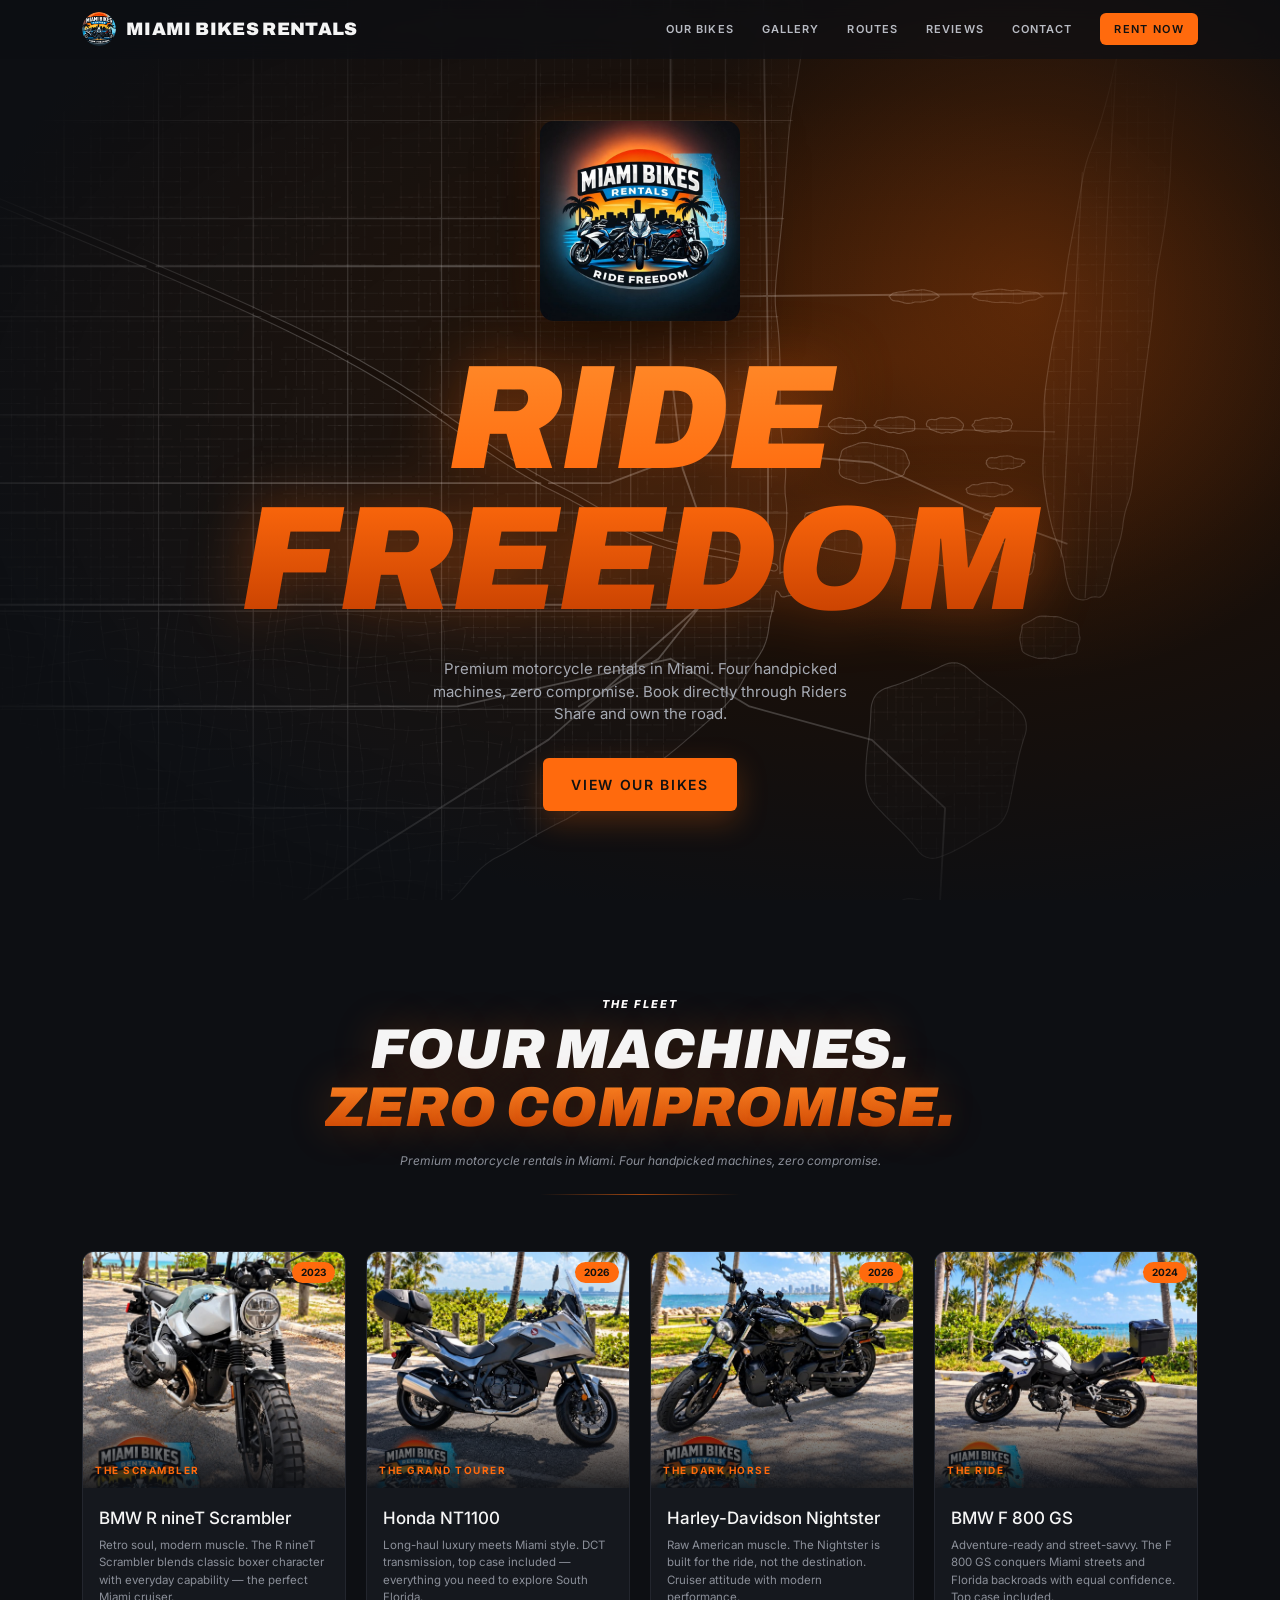
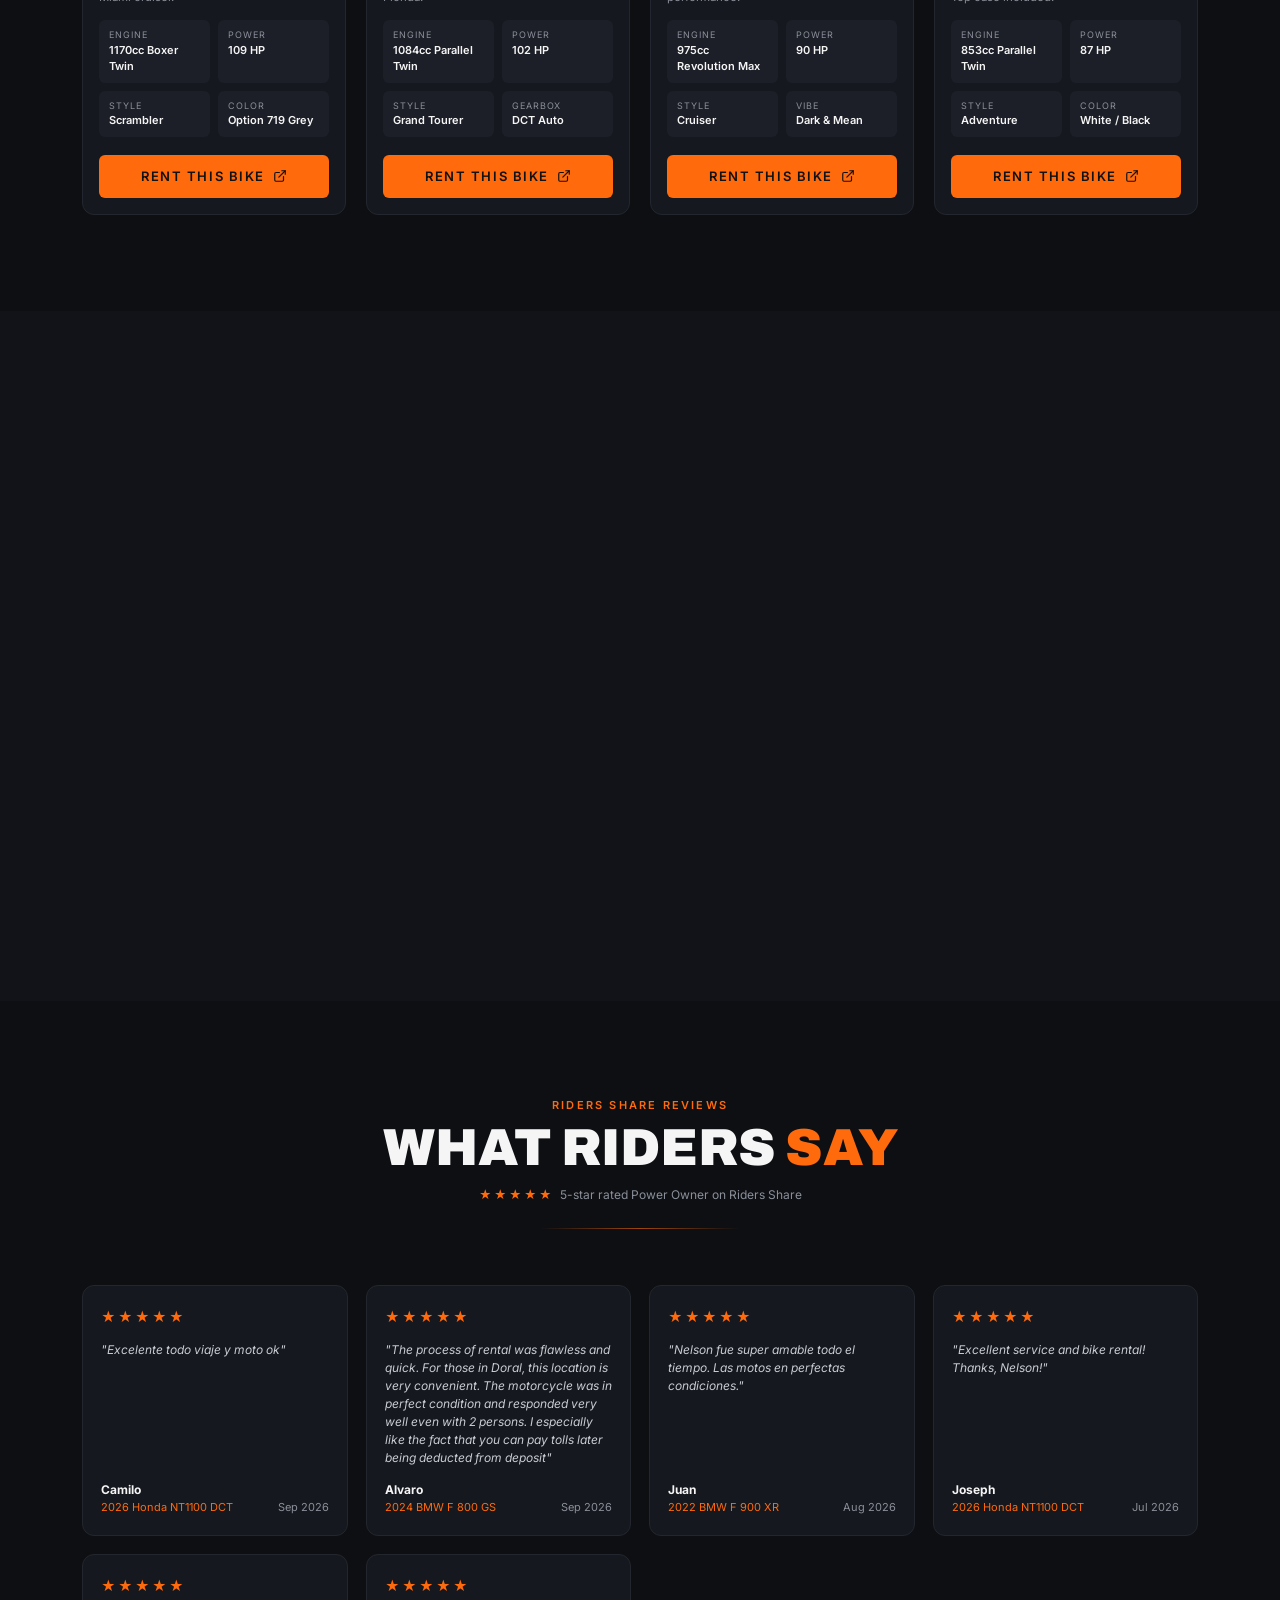
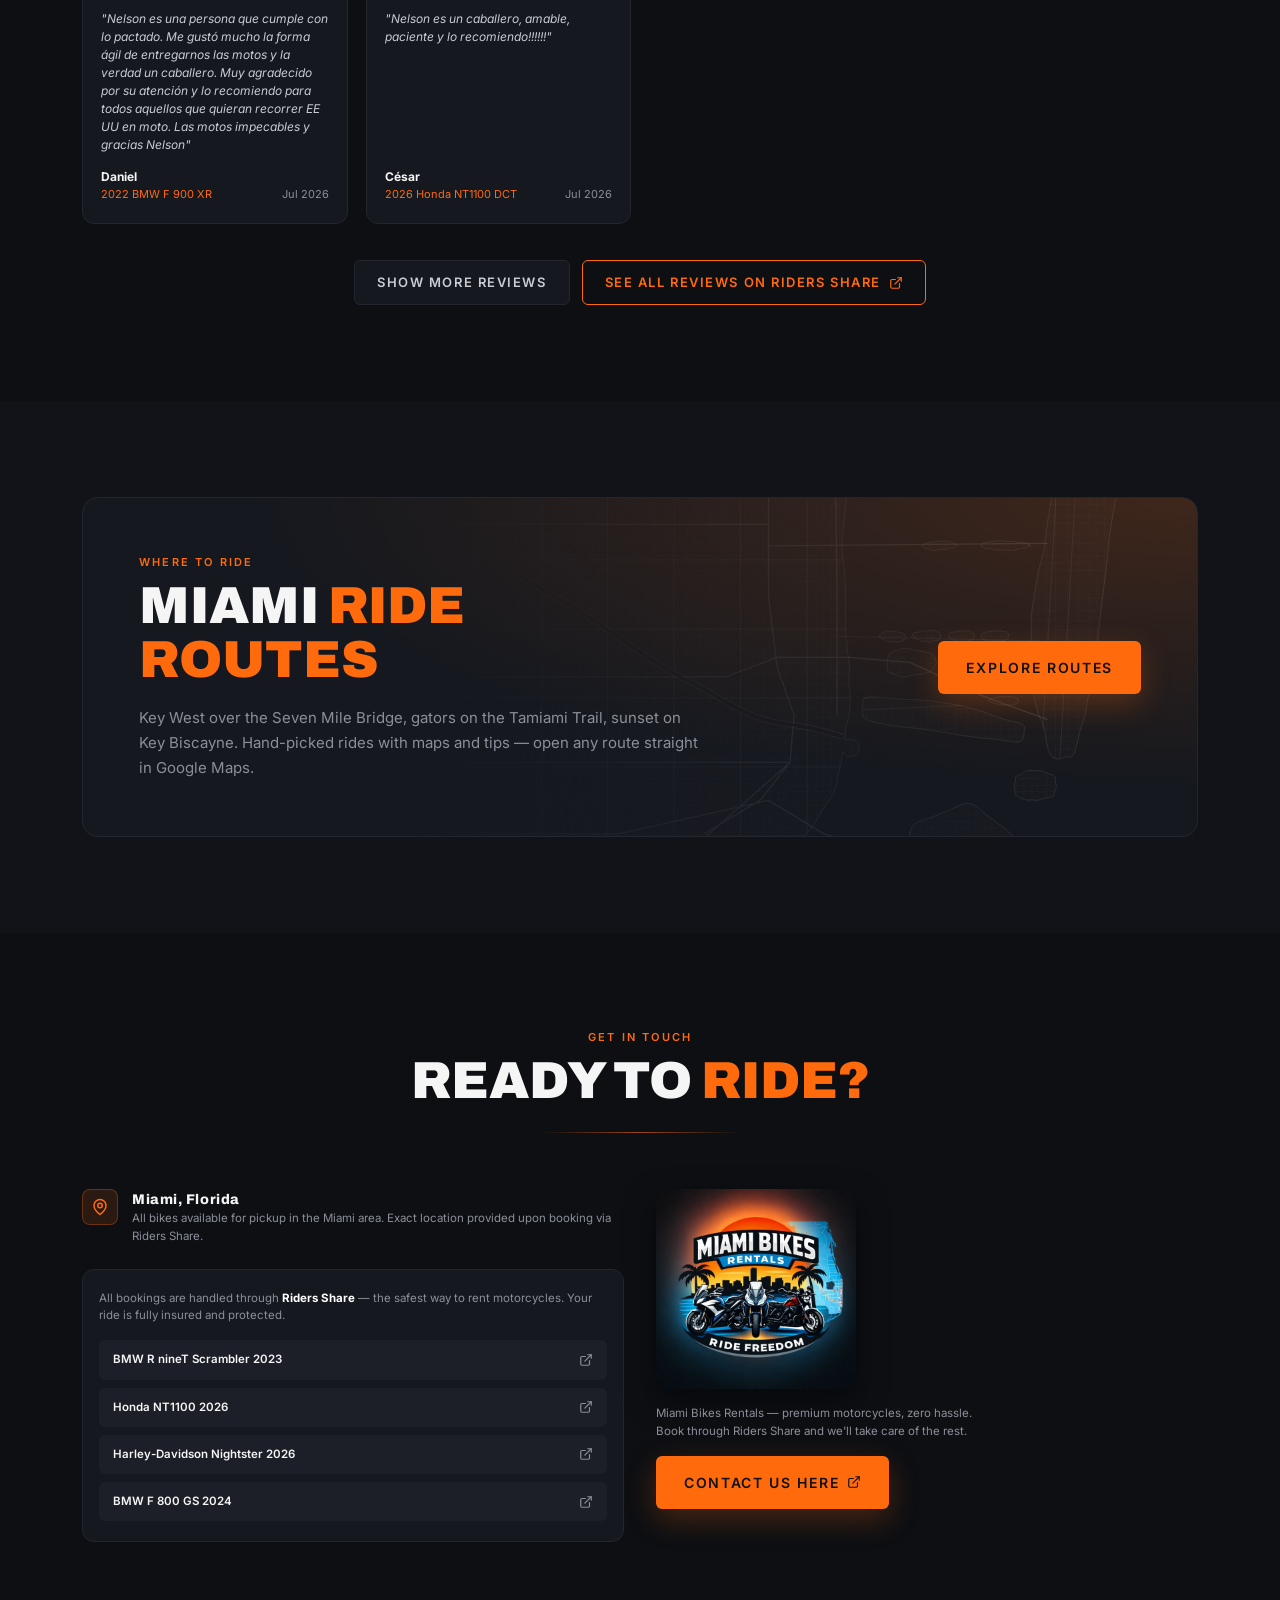
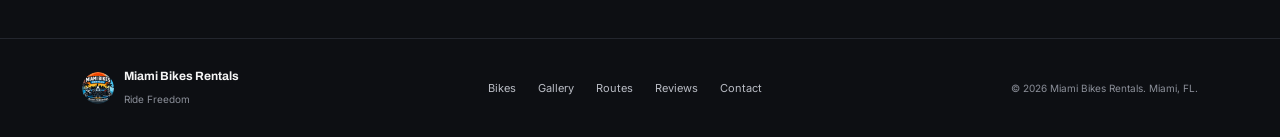
==== commit 76e2cc45: "Draw route maps from real OpenStreetMap data in the site style - assets/routes/*.svg rendered from r" ====
--- a/index.html
+++ b/index.html
@@ -14,17 +14,17 @@
   <link rel="preconnect" href="https://fonts.googleapis.com" />
   <link rel="preconnect" href="https://fonts.gstatic.com" crossorigin />
   <link href="https://fonts.googleapis.com/css2?family=Archivo:ital,wght@0,400;0,600;0,800;0,900;1,800;1,900&family=Inter:wght@400;500;600&display=swap" rel="stylesheet" />
-  <link rel="stylesheet" href="css/styles.css" />
+  <link rel="stylesheet" href="css/styles.css?v=202610130232" />
 </head>
 <body>
   <!-- NAV -->
   <header class="nav" id="nav">
     <div class="container nav-inner">
-      <a href="#top" class="brand" data-track="logo">
+      <a href="#top" class="brand">
         <img src="assets/images/logo-icon.png" alt="" class="brand-logo" onerror="this.style.display='none'" />
         <span>MIAMI BIKES RENTALS</span>
       </a>
-      <button class="nav-toggle" aria-label="Open menu" aria-expanded="false" data-track="off">
+      <button class="nav-toggle" aria-label="Open menu" aria-expanded="false">
         <span></span><span></span><span></span>
       </button>
       <nav class="nav-links">
@@ -88,7 +88,7 @@
         <div class="review-grid" id="review-grid"></div>
         <div class="center review-actions">
           <button type="button" class="btn btn-ghost" id="reviews-more" hidden>Show more reviews</button>
-          <a href="#" class="btn btn-outline js-profile-link" target="_blank" rel="noopener" data-track="see-all-reviews">See all reviews on Riders Share <svg class="ext"><use href="#i-ext" /></svg></a>
+          <a href="#" class="btn btn-outline js-profile-link" target="_blank" rel="noopener" data-track="riders-share/profile/see-all-reviews">See all reviews on Riders Share <svg class="ext" width="14" height="14"><use href="#i-ext" /></svg></a>
         </div>
       </div>
     </section>
@@ -119,7 +119,7 @@
           <div>
             <div class="location">
               <div class="location-icon">
-                <svg viewBox="0 0 24 24" fill="none" stroke="currentColor" stroke-width="2" stroke-linecap="round" stroke-linejoin="round"><path d="M20 10c0 6-8 12-8 12s-8-6-8-12a8 8 0 0 1 16 0Z"/><circle cx="12" cy="10" r="3"/></svg>
+                <svg width="18" height="18" viewBox="0 0 24 24" fill="none" stroke="currentColor" stroke-width="2" stroke-linecap="round" stroke-linejoin="round"><path d="M20 10c0 6-8 12-8 12s-8-6-8-12a8 8 0 0 1 16 0Z"/><circle cx="12" cy="10" r="3"/></svg>
               </div>
               <div>
                 <h3>Miami, Florida</h3>
@@ -134,7 +134,7 @@
           <div class="contact-side">
             <img src="assets/images/logo.jpg" alt="Miami Bikes Rentals logo" class="contact-logo" onerror="this.style.display='none'" />
             <p>Miami Bikes Rentals — premium motorcycles, zero hassle.<br />Book through Riders Share and we'll take care of the rest.</p>
-            <a href="#" class="btn btn-primary btn-lg js-contact-link" target="_blank" rel="noopener" data-track="contact-us">Contact us here <svg class="ext"><use href="#i-ext" /></svg></a>
+            <a href="#" class="btn btn-primary btn-lg js-contact-link" target="_blank" rel="noopener" data-track="riders-share/profile/contact-us">Contact us here <svg class="ext" width="14" height="14"><use href="#i-ext" /></svg></a>
           </div>
         </div>
       </div>
@@ -143,7 +143,7 @@
 
   <footer class="footer">
     <div class="container footer-inner">
-      <a href="#top" class="footer-brand" data-track="logo">
+      <a href="#top" class="footer-brand">
         <img src="assets/images/logo-icon.png" alt="" onerror="this.style.display='none'" />
         <span><strong>Miami Bikes Rentals</strong><small>Ride Freedom</small></span>
       </a>
@@ -160,7 +160,7 @@
 
   <!-- Lightbox -->
   <div class="lightbox" id="lightbox" hidden>
-    <button class="lightbox-close" aria-label="Close" data-track="off">×</button>
+    <button class="lightbox-close" aria-label="Close">×</button>
     <div class="lightbox-body" id="lightbox-body"></div>
   </div>
 
@@ -171,8 +171,8 @@
     </symbol>
   </svg>
 
-  <script src="js/site-data.js"></script>
-  <script src="js/common.js"></script>
-  <script src="js/main.js"></script>
+  <script src="js/site-data.js?v=202610130232"></script>
+  <script src="js/common.js?v=202610130232"></script>
+  <script src="js/main.js?v=202610130232"></script>
 </body>
 </html>
--- a/css/styles.css
+++ b/css/styles.css
@@ -134,31 +134,33 @@
 .review-actions { display: flex; flex-wrap: wrap; gap: 12px; justify-content: center; }
 
 /* Routes teaser (home) */
-.routes-teaser { display: flex; flex-wrap: wrap; gap: 28px; align-items: center; justify-content: space-between; padding: 40px; border-radius: 16px; border: 1px solid var(--border); background: radial-gradient(ellipse at 100% 0%, rgba(255,106,13,.18), transparent 60%), linear-gradient(90deg, var(--card) 30%, rgba(21,24,30,.82) 60%, rgba(21,24,30,.55)), url("../assets/images/miami-map.svg") right center / 900px auto no-repeat, var(--card); transition: border-color .25s, transform .25s; }
+.routes-teaser { display: flex; flex-wrap: wrap; gap: 36px 48px; align-items: center; justify-content: space-between; padding: 56px 56px; border-radius: 16px; border: 1px solid var(--border); background: radial-gradient(ellipse at 100% 0%, rgba(255,106,13,.18), transparent 60%), linear-gradient(90deg, var(--card) 30%, rgba(21,24,30,.82) 60%, rgba(21,24,30,.55)), url("../assets/images/miami-map.svg") right center / 900px auto no-repeat, var(--card); transition: border-color .25s, transform .25s; }
 .routes-teaser:hover { border-color: rgba(255,106,13,.45); transform: translateY(-2px); }
 .routes-teaser > div { max-width: 560px; }
-.routes-teaser .section-title { margin-bottom: 12px; }
-.routes-teaser p:not(.eyebrow) { color: var(--muted); font-size: 14px; }
-@media (max-width: 640px) { .routes-teaser { padding: 28px 20px; } .routes-teaser .btn { width: 100%; } }
+.routes-teaser .section-title { margin-bottom: 18px; }
+.routes-teaser p:not(.eyebrow) { color: var(--muted); font-size: 15px; line-height: 1.65; }
+.routes-teaser .btn { flex: none; }
+@media (max-width: 640px) { .routes-teaser { padding: 36px 22px; gap: 28px; } .routes-teaser .btn { width: 100%; } }
 
 /* Routes page */
 .page-hero { position: relative; overflow: hidden; padding: 130px 0 40px; background: radial-gradient(ellipse at 70% 0%, #3a1a06 0%, #1a0f08 35%, var(--bg) 75%); }
 .page-hero .section-head { position: relative; margin-bottom: 0; }
 .page-sub { color: #a5a9b2; font-size: 15px; margin-top: 14px; }
 .routes-section { padding-top: 40px; }
-.route-list { display: flex; flex-direction: column; gap: 28px; }
-.route-card { display: grid; grid-template-columns: 1fr 1fr; border-radius: 16px; overflow: hidden; border: 1px solid var(--border); background: var(--card); scroll-margin-top: 80px; }
+.route-list { display: flex; flex-direction: column; gap: 40px; }
+.route-card { display: grid; grid-template-columns: 1.15fr 1fr; border-radius: 16px; overflow: hidden; border: 1px solid var(--border); background: var(--card); scroll-margin-top: 80px; }
 .route-card.flip .route-visual { order: 2; }
-.route-visual { position: relative; min-height: 340px; background: radial-gradient(ellipse at 50% 50%, rgba(255,106,13,.14), transparent 70%), #101217; display: grid; place-items: center; }
-.route-map { width: 100%; height: 100%; display: block; }
+.route-visual { position: relative; min-height: 420px; background: #0a0e15; overflow: hidden; }
+.route-img, .route-map { position: absolute; inset: 0; width: 100%; height: 100%; object-fit: contain; display: block; }
+.route-credit { position: absolute; right: 10px; bottom: 8px; font-size: 9px; color: rgba(255,255,255,.45); }
 .rm-line { fill: none; stroke: var(--orange); stroke-width: 4; stroke-linecap: round; stroke-linejoin: round; }
 .rm-glow { fill: none; stroke: var(--orange); stroke-width: 14; stroke-opacity: .18; stroke-linecap: round; filter: blur(4px); }
 .rm-stop circle { fill: #0d0f13; stroke: #fff; stroke-width: 2.5; }
 .rm-stop.is-start circle { fill: #fff; }
 .rm-stop.is-end circle { fill: var(--orange); stroke: var(--orange); }
 .rm-stop text { fill: #d6d8de; font: 600 15px var(--body); paint-order: stroke; stroke: #101217; stroke-width: 4px; }
-.route-tag { position: absolute; left: 16px; bottom: 14px; color: var(--orange); font-size: 10px; font-weight: 700; letter-spacing: .15em; text-transform: uppercase; }
-.route-body { padding: 30px 28px; display: flex; flex-direction: column; gap: 14px; }
+.route-tag { position: absolute; left: 16px; bottom: 14px; z-index: 1; background: rgba(12,14,18,.75); padding: 4px 8px; border-radius: 4px; color: var(--orange); font-size: 10px; font-weight: 700; letter-spacing: .15em; text-transform: uppercase; }
+.route-body { padding: 36px 34px; display: flex; flex-direction: column; gap: 16px; }
 .route-body h2 { font-family: var(--display); font-weight: 900; font-size: 22px; line-height: 1.2; letter-spacing: .01em; text-transform: uppercase; }
 .route-body > p { color: var(--muted); font-size: 13.5px; }
 .route-start a { color: var(--orange); text-decoration: underline; text-underline-offset: 2px; }
@@ -182,7 +184,7 @@
 @media (max-width: 860px) {
   .route-card { grid-template-columns: 1fr; }
   .route-card.flip .route-visual { order: 0; }
-  .route-visual { min-height: 0; aspect-ratio: 600 / 440; }
+  .route-visual { min-height: 0; aspect-ratio: 1200 / 880; }
   .route-body { padding: 24px 18px; }
   .route-actions .btn { flex: 1 1 100%; }
 }
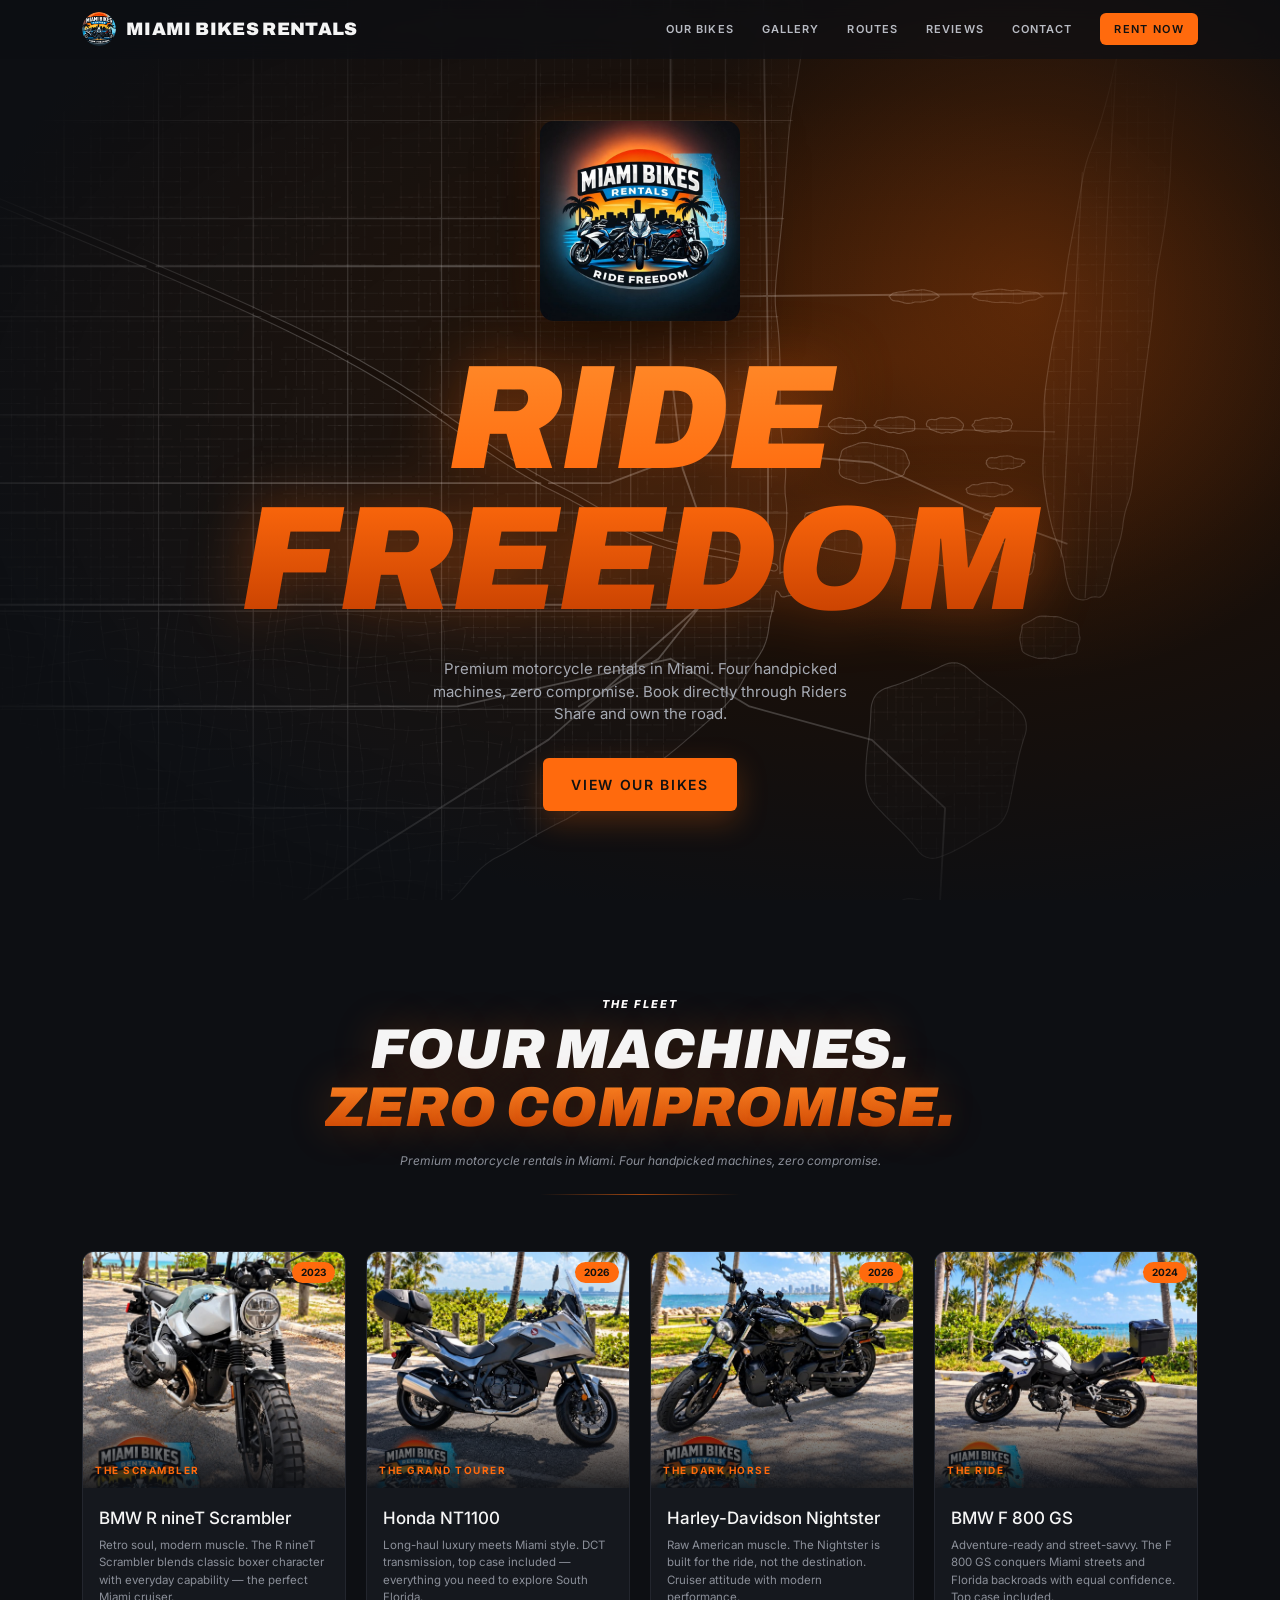
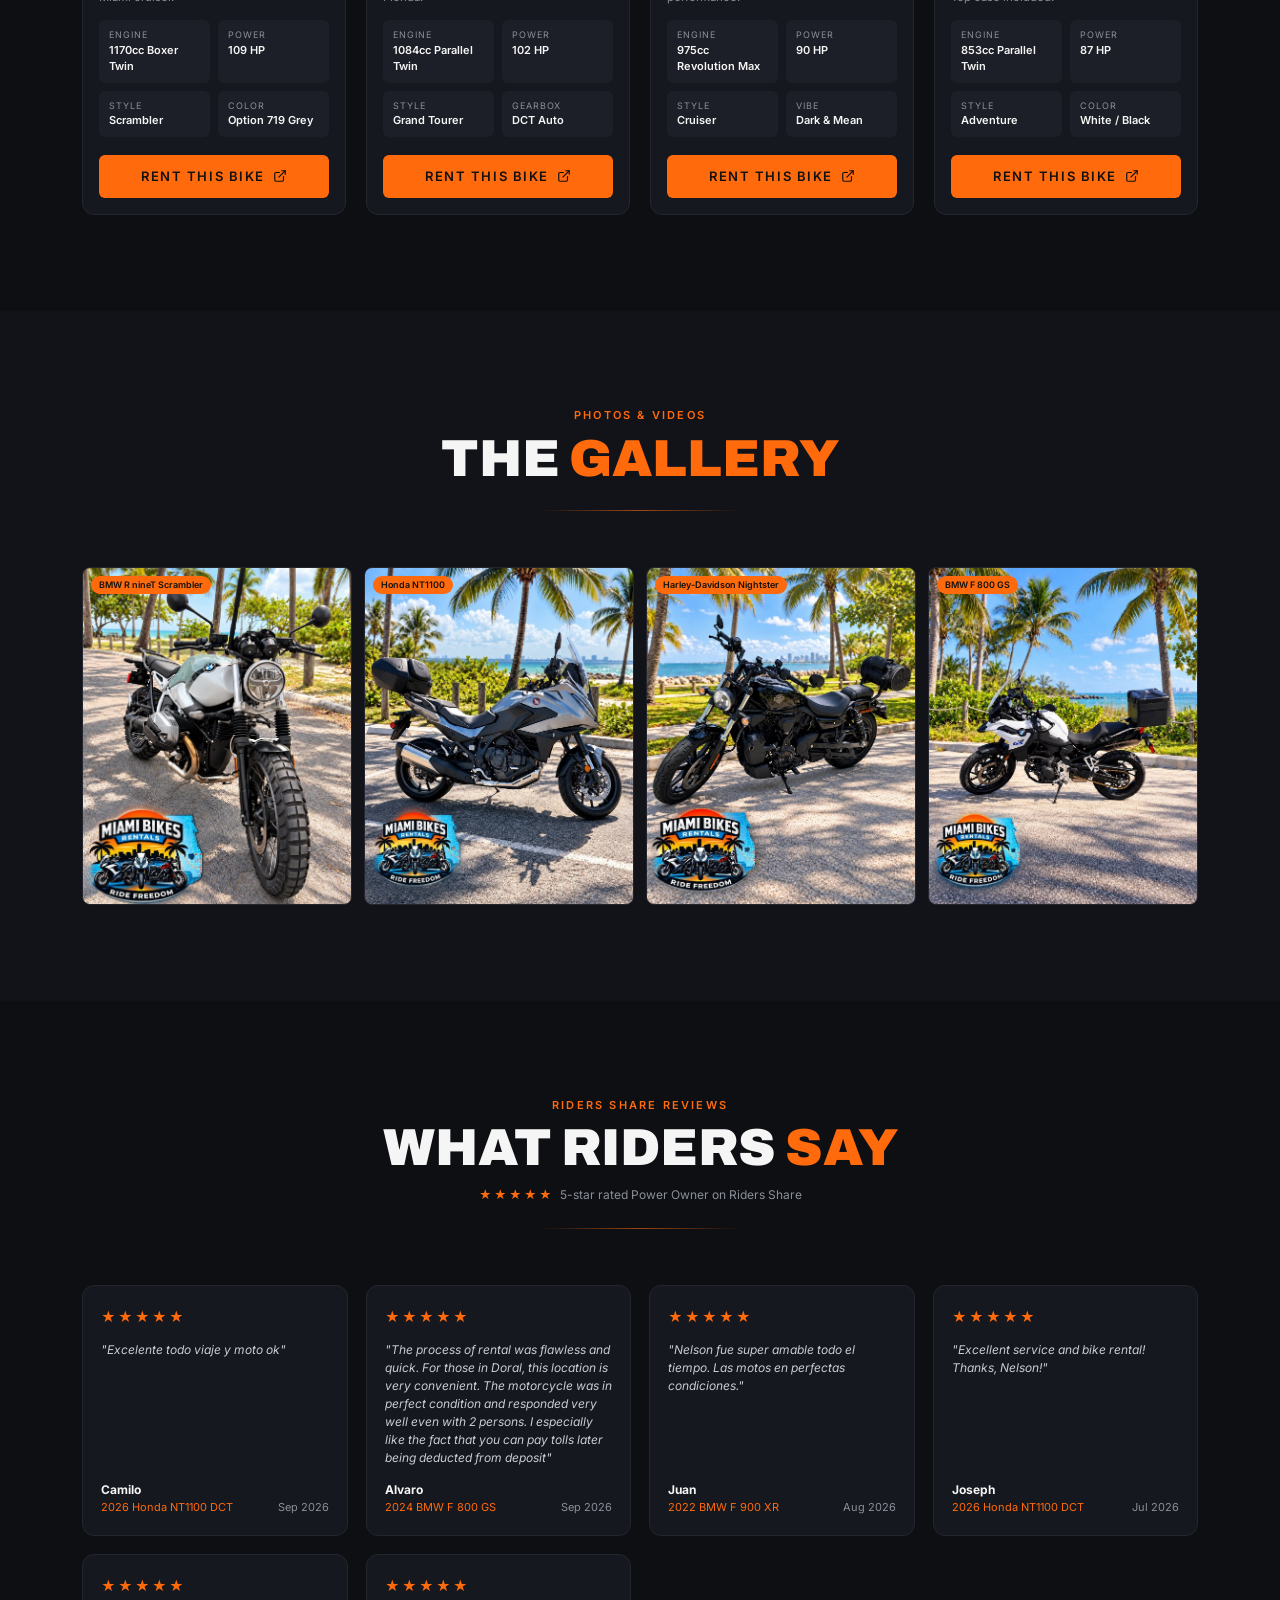
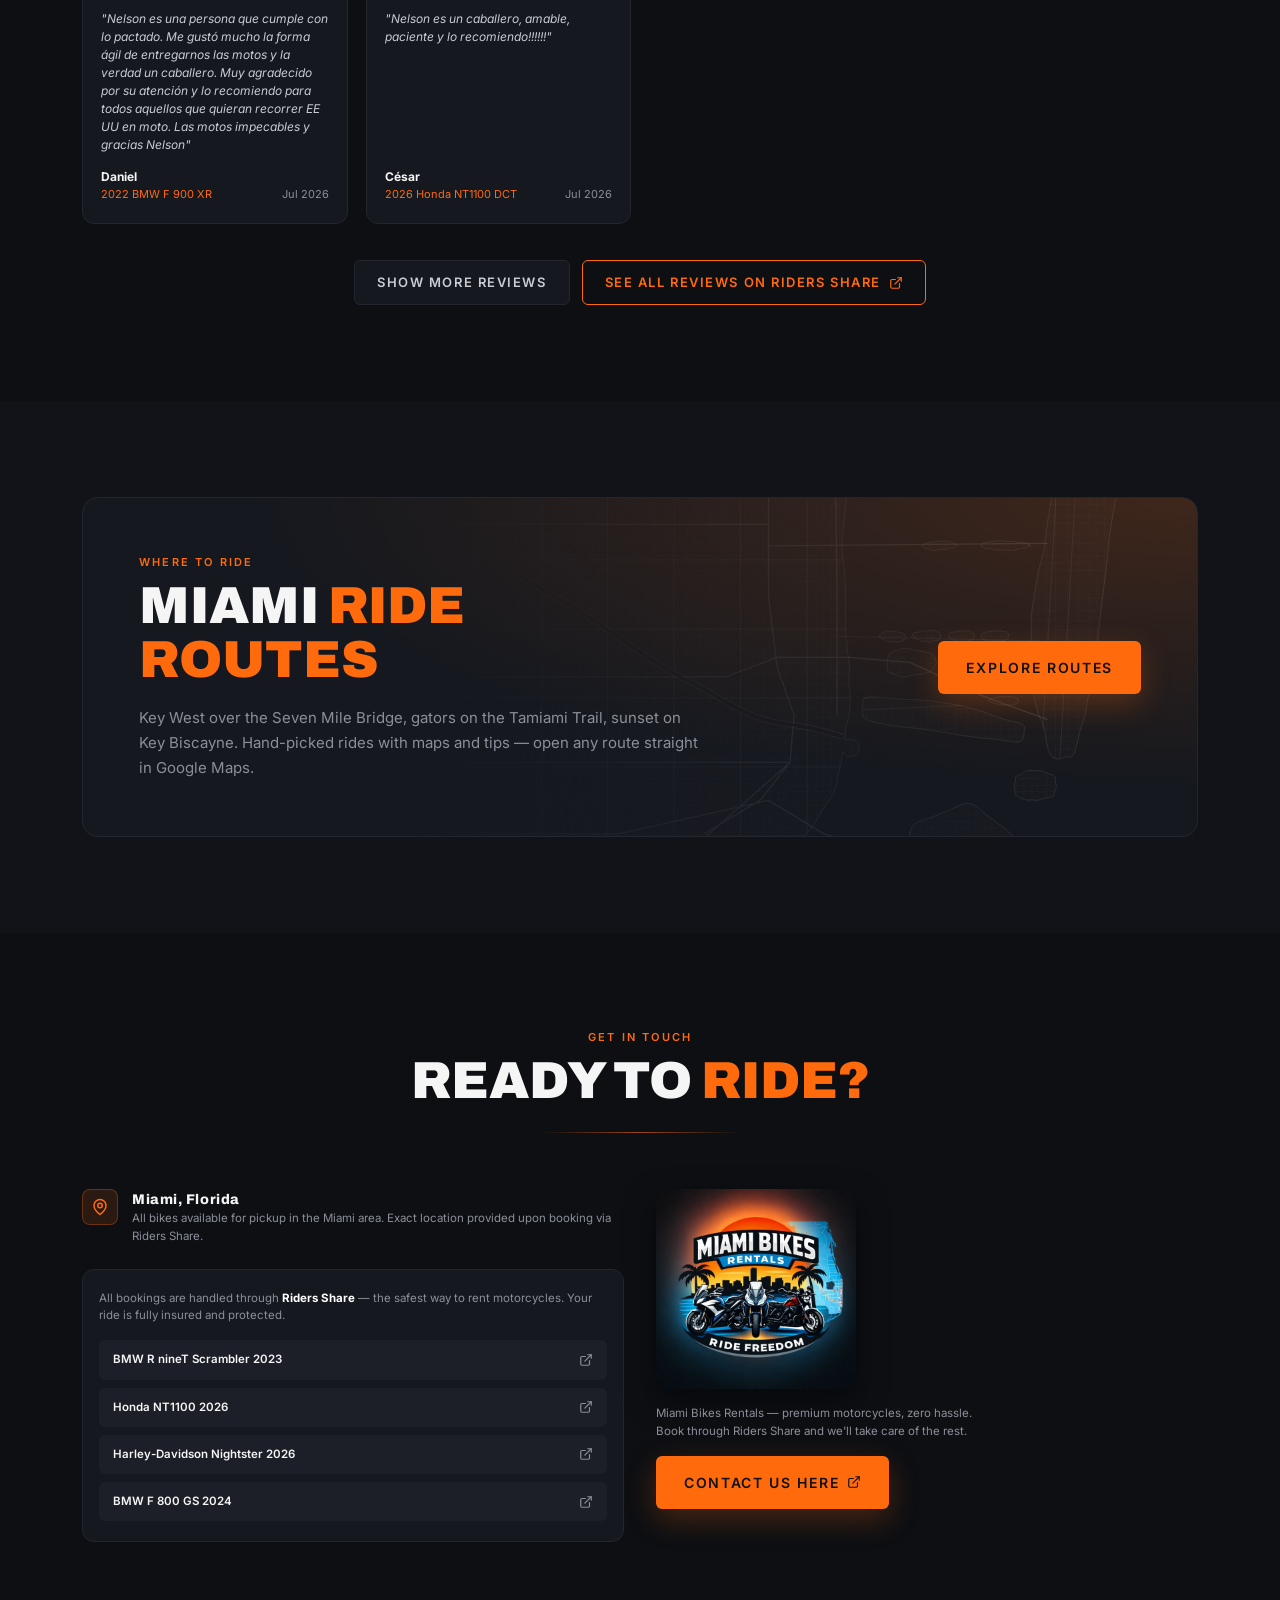
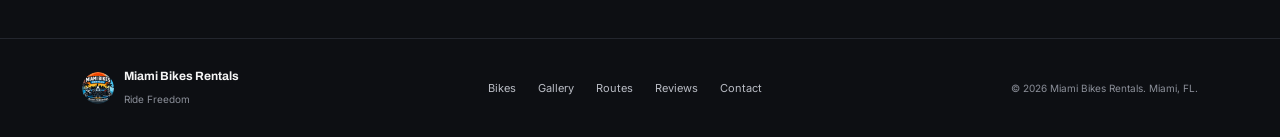
==== commit 5d46028b: "Merge remote-tracking branch 'origin/claude/serene-davinci-cdsjlo' into claude/client-admin-click-tr" ====
--- a/index.html
+++ b/index.html
@@ -14,17 +14,17 @@
   <link rel="preconnect" href="https://fonts.googleapis.com" />
   <link rel="preconnect" href="https://fonts.gstatic.com" crossorigin />
   <link href="https://fonts.googleapis.com/css2?family=Archivo:ital,wght@0,400;0,600;0,800;0,900;1,800;1,900&family=Inter:wght@400;500;600&display=swap" rel="stylesheet" />
-  <link rel="stylesheet" href="css/styles.css?v=202610130232" />
+  <link rel="stylesheet" href="css/styles.css?v=202610131452" />
 </head>
 <body>
   <!-- NAV -->
   <header class="nav" id="nav">
     <div class="container nav-inner">
-      <a href="#top" class="brand">
+      <a href="#top" class="brand" data-track="logo">
         <img src="assets/images/logo-icon.png" alt="" class="brand-logo" onerror="this.style.display='none'" />
         <span>MIAMI BIKES RENTALS</span>
       </a>
-      <button class="nav-toggle" aria-label="Open menu" aria-expanded="false">
+      <button class="nav-toggle" aria-label="Open menu" aria-expanded="false" data-track="off">
         <span></span><span></span><span></span>
       </button>
       <nav class="nav-links">
@@ -88,7 +88,7 @@
         <div class="review-grid" id="review-grid"></div>
         <div class="center review-actions">
           <button type="button" class="btn btn-ghost" id="reviews-more" hidden>Show more reviews</button>
-          <a href="#" class="btn btn-outline js-profile-link" target="_blank" rel="noopener" data-track="riders-share/profile/see-all-reviews">See all reviews on Riders Share <svg class="ext" width="14" height="14"><use href="#i-ext" /></svg></a>
+          <a href="#" class="btn btn-outline js-profile-link" target="_blank" rel="noopener" data-track="see-all-reviews">See all reviews on Riders Share <svg class="ext" width="14" height="14"><use href="#i-ext" /></svg></a>
         </div>
       </div>
     </section>
@@ -134,7 +134,7 @@
           <div class="contact-side">
             <img src="assets/images/logo.jpg" alt="Miami Bikes Rentals logo" class="contact-logo" onerror="this.style.display='none'" />
             <p>Miami Bikes Rentals — premium motorcycles, zero hassle.<br />Book through Riders Share and we'll take care of the rest.</p>
-            <a href="#" class="btn btn-primary btn-lg js-contact-link" target="_blank" rel="noopener" data-track="riders-share/profile/contact-us">Contact us here <svg class="ext" width="14" height="14"><use href="#i-ext" /></svg></a>
+            <a href="#" class="btn btn-primary btn-lg js-contact-link" target="_blank" rel="noopener" data-track="contact-us">Contact us here <svg class="ext" width="14" height="14"><use href="#i-ext" /></svg></a>
           </div>
         </div>
       </div>
@@ -143,7 +143,7 @@
 
   <footer class="footer">
     <div class="container footer-inner">
-      <a href="#top" class="footer-brand">
+      <a href="#top" class="footer-brand" data-track="logo">
         <img src="assets/images/logo-icon.png" alt="" onerror="this.style.display='none'" />
         <span><strong>Miami Bikes Rentals</strong><small>Ride Freedom</small></span>
       </a>
@@ -160,7 +160,7 @@
 
   <!-- Lightbox -->
   <div class="lightbox" id="lightbox" hidden>
-    <button class="lightbox-close" aria-label="Close">×</button>
+    <button class="lightbox-close" aria-label="Close" data-track="off">×</button>
     <div class="lightbox-body" id="lightbox-body"></div>
   </div>
 
@@ -171,8 +171,8 @@
     </symbol>
   </svg>
 
-  <script src="js/site-data.js?v=202610130232"></script>
-  <script src="js/common.js?v=202610130232"></script>
-  <script src="js/main.js?v=202610130232"></script>
+  <script src="js/site-data.js?v=202610131452"></script>
+  <script src="js/common.js?v=202610131452"></script>
+  <script src="js/main.js?v=202610131452"></script>
 </body>
 </html>
--- a/css/styles.css
+++ b/css/styles.css
@@ -178,7 +178,9 @@
 .route-tips li::before { content: ""; position: absolute; left: 0; top: 7px; width: 6px; height: 6px; border-radius: 50%; background: var(--orange); }
 .chips { display: flex; flex-wrap: wrap; gap: 6px; }
 .chips span { font-size: 10px; font-weight: 600; letter-spacing: .06em; text-transform: uppercase; color: #b9bcc4; background: var(--card-2); border: 1px solid var(--border); border-radius: 999px; padding: 4px 10px; }
-.route-actions { display: flex; flex-wrap: wrap; gap: 10px; margin-top: auto; padding-top: 6px; }
+.route-actions { display: flex; flex-direction: column; align-items: flex-start; gap: 10px; margin-top: auto; padding-top: 6px; }
+.route-open { font-size: 11px; font-weight: 600; letter-spacing: .14em; text-transform: uppercase; color: var(--muted); }
+.route-maps { display: flex; flex-wrap: wrap; gap: 10px; }
 .routes-cta { margin-top: 72px; }
 .routes-cta p { color: var(--muted); margin: 10px 0 24px; }
 @media (max-width: 860px) {
@@ -186,7 +188,8 @@
   .route-card.flip .route-visual { order: 0; }
   .route-visual { min-height: 0; aspect-ratio: 1200 / 880; }
   .route-body { padding: 24px 18px; }
-  .route-actions .btn { flex: 1 1 100%; }
+  .route-actions { align-items: stretch; }
+  .route-maps .btn { flex: 1 1 0; padding: 14px 10px; letter-spacing: .06em; white-space: nowrap; }
 }
 
 /* Contact */
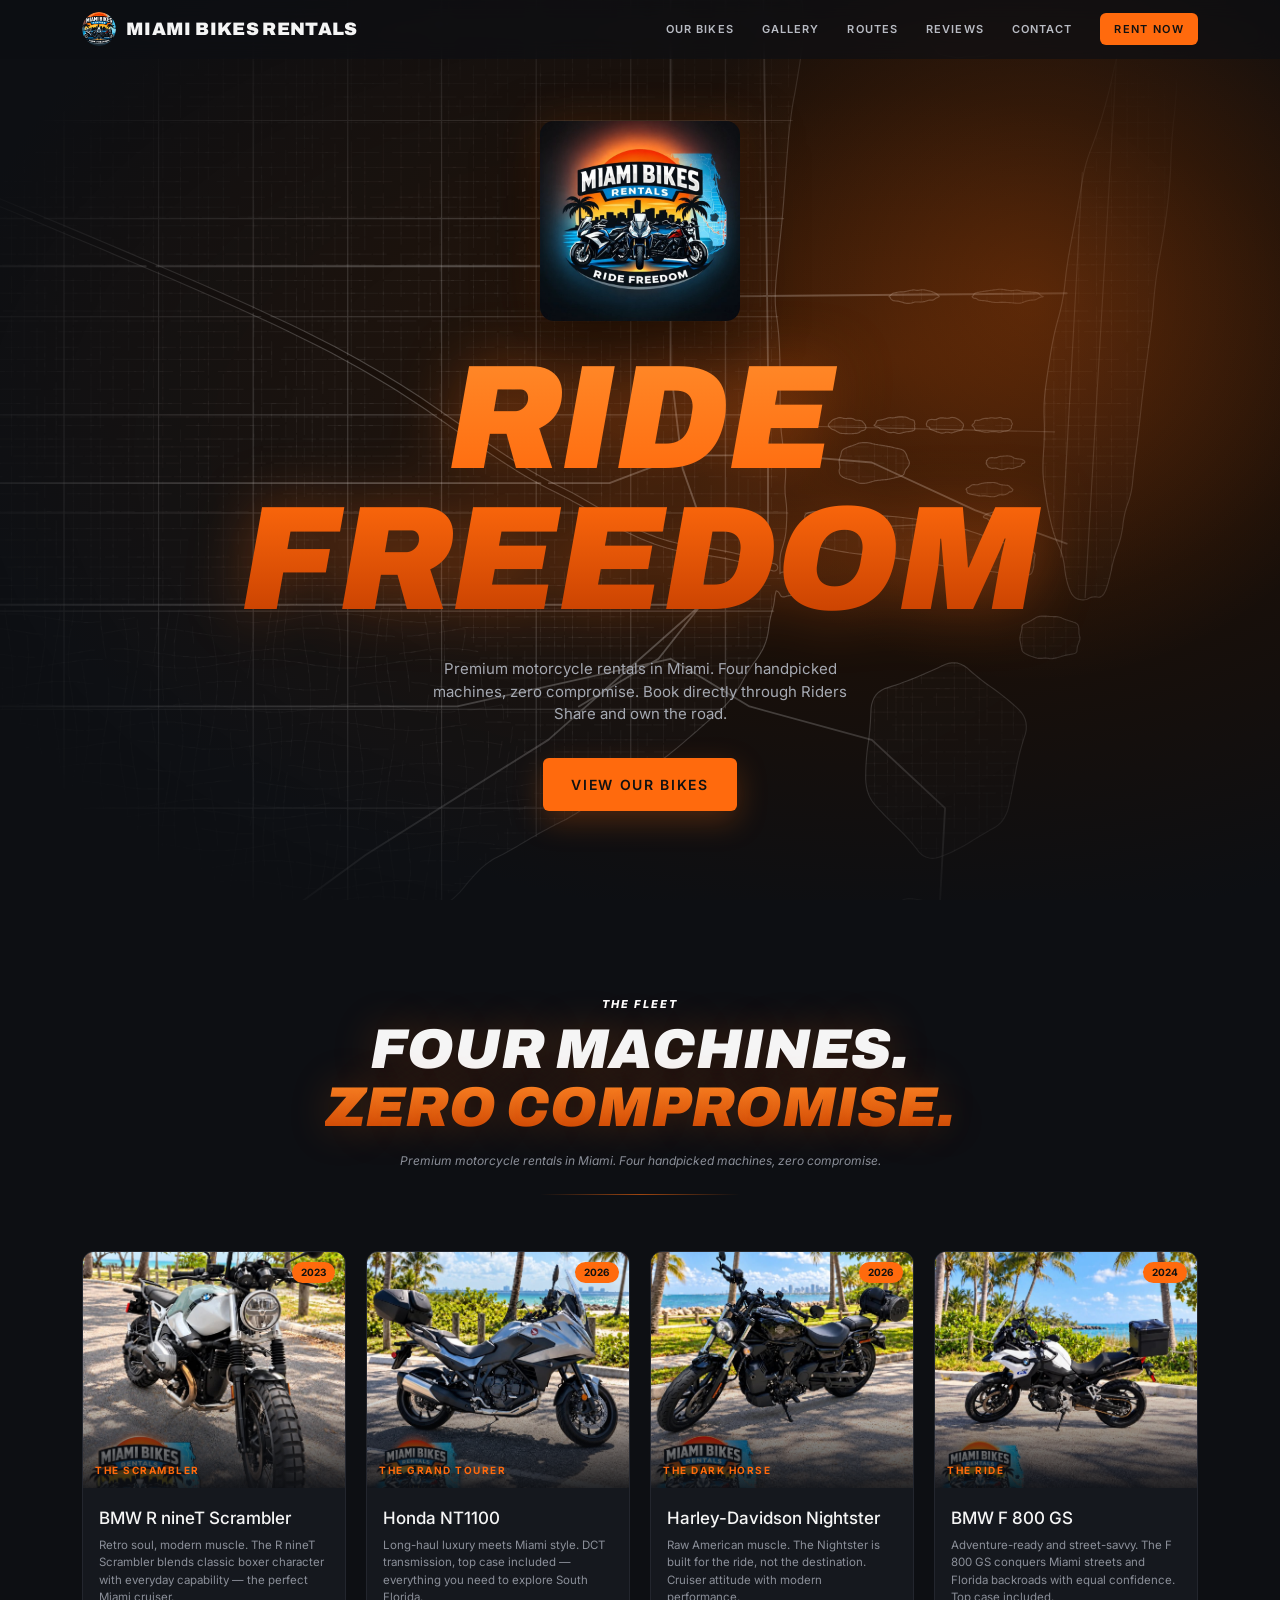
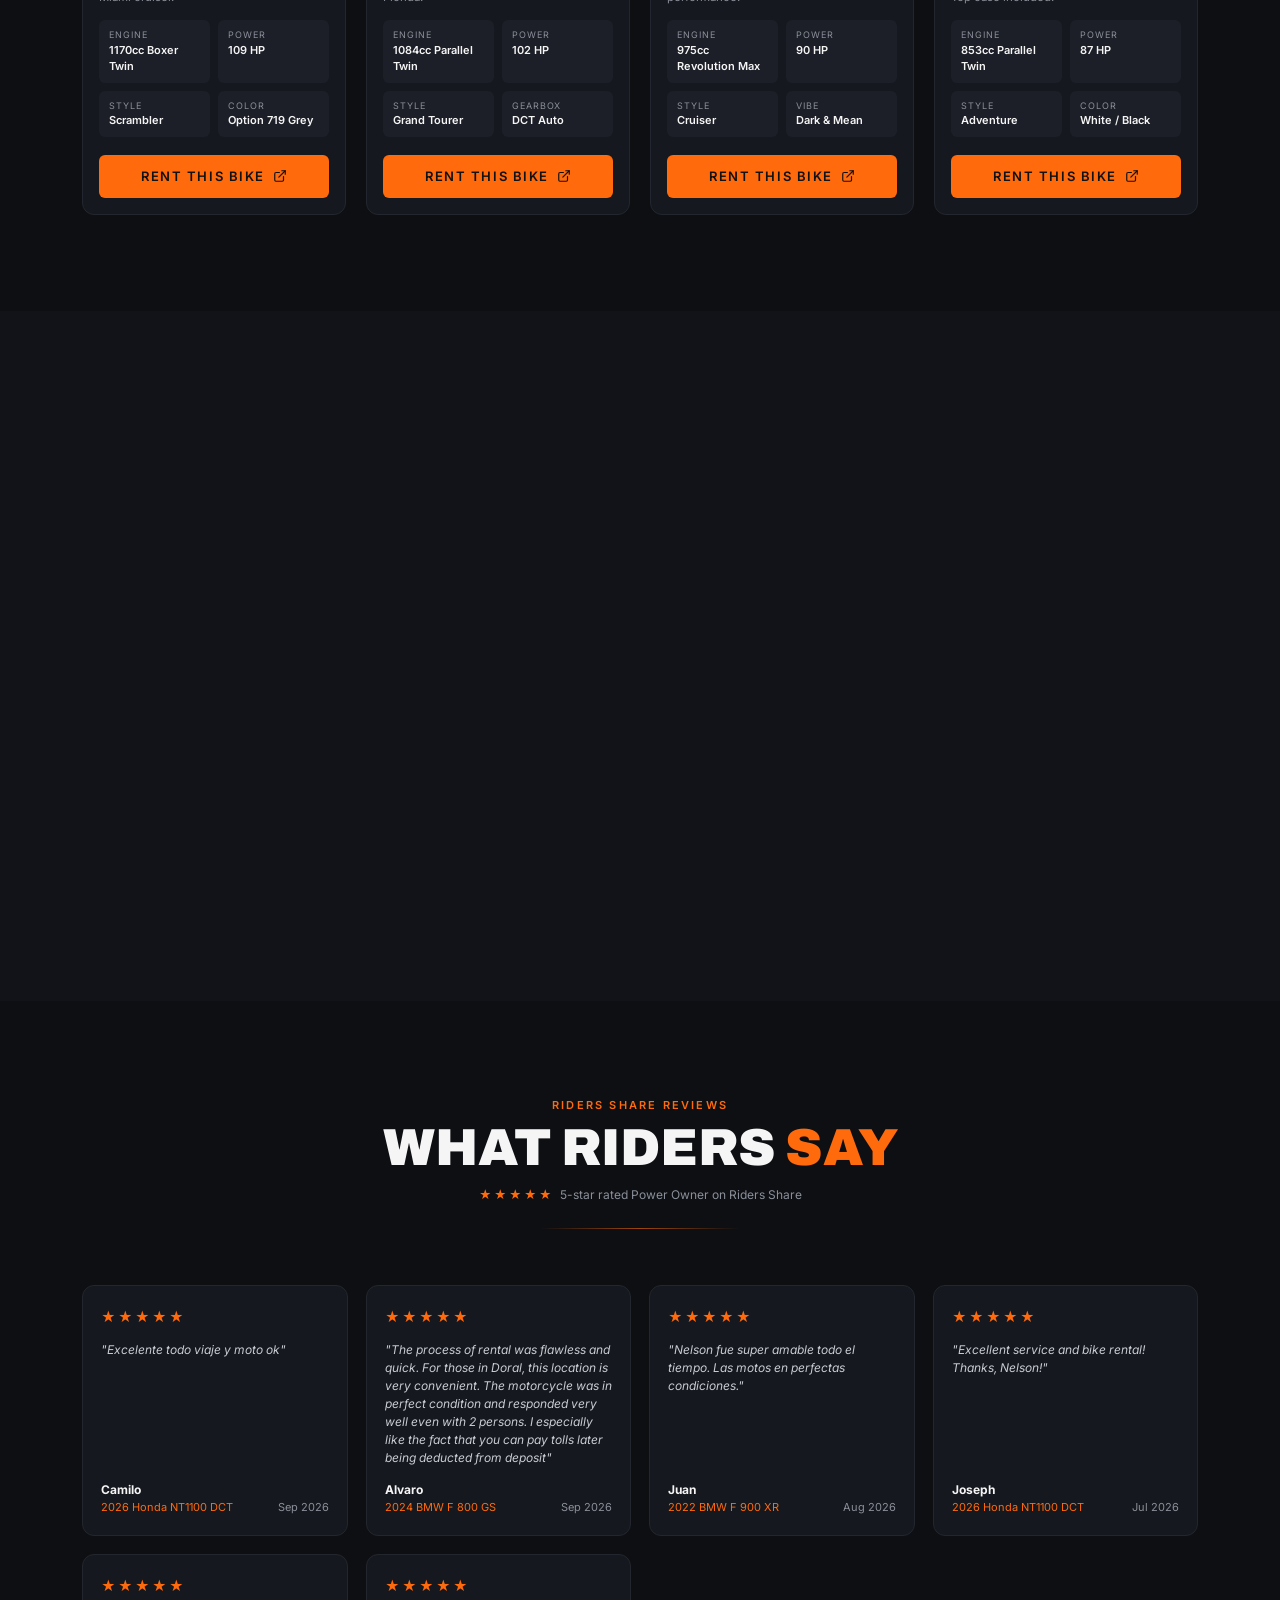
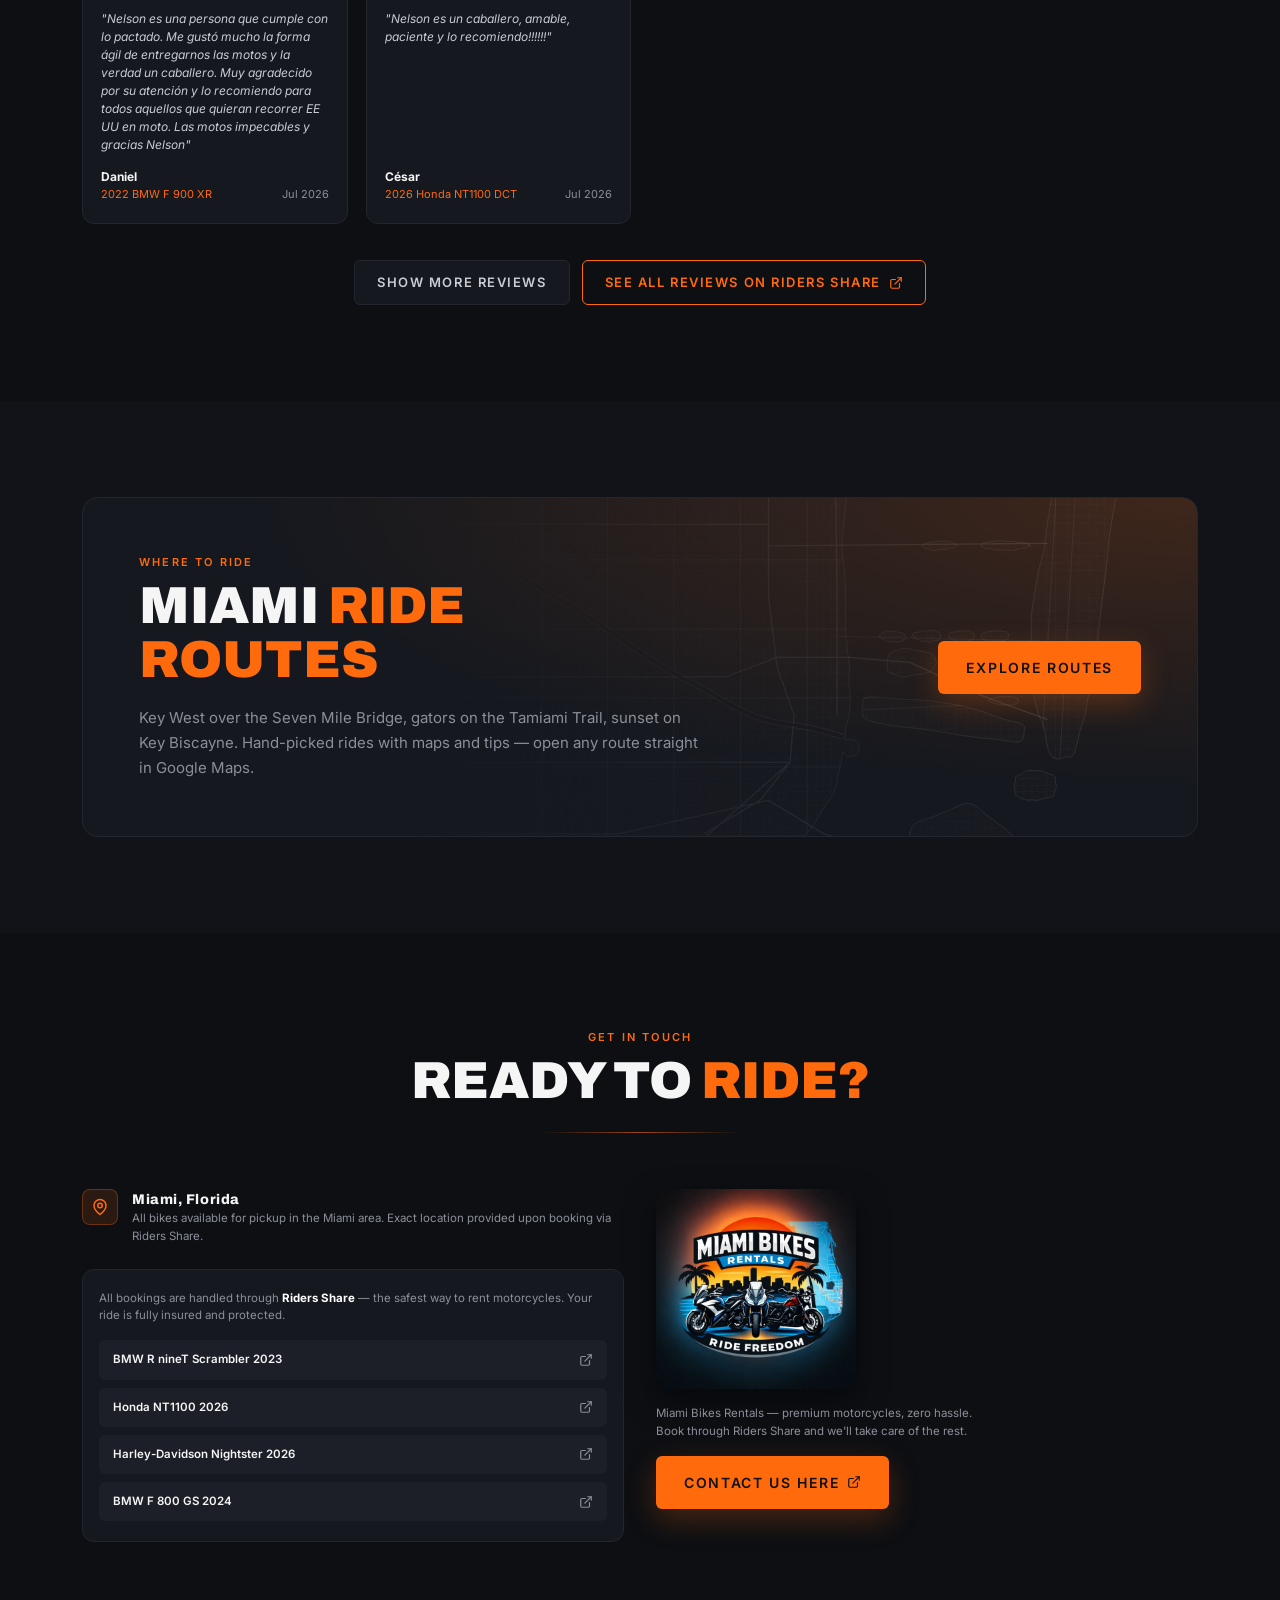
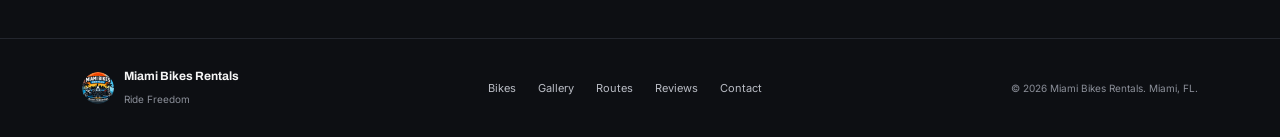
==== commit 3b81343e: "Bump asset versions so browsers load the tracking update Co-Authored-By: Claude Opus 5.5 <noreply@an" ====
--- a/index.html
+++ b/index.html
@@ -14,7 +14,7 @@
   <link rel="preconnect" href="https://fonts.googleapis.com" />
   <link rel="preconnect" href="https://fonts.gstatic.com" crossorigin />
   <link href="https://fonts.googleapis.com/css2?family=Archivo:ital,wght@0,400;0,600;0,800;0,900;1,800;1,900&family=Inter:wght@400;500;600&display=swap" rel="stylesheet" />
-  <link rel="stylesheet" href="css/styles.css?v=202610131452" />
+  <link rel="stylesheet" href="css/styles.css?v=202610200300" />
 </head>
 <body>
   <!-- NAV -->
@@ -171,8 +171,8 @@
     </symbol>
   </svg>
 
-  <script src="js/site-data.js?v=202610131452"></script>
-  <script src="js/common.js?v=202610131452"></script>
-  <script src="js/main.js?v=202610131452"></script>
+  <script src="js/site-data.js?v=202610200300"></script>
+  <script src="js/common.js?v=202610200300"></script>
+  <script src="js/main.js?v=202610200300"></script>
 </body>
 </html>
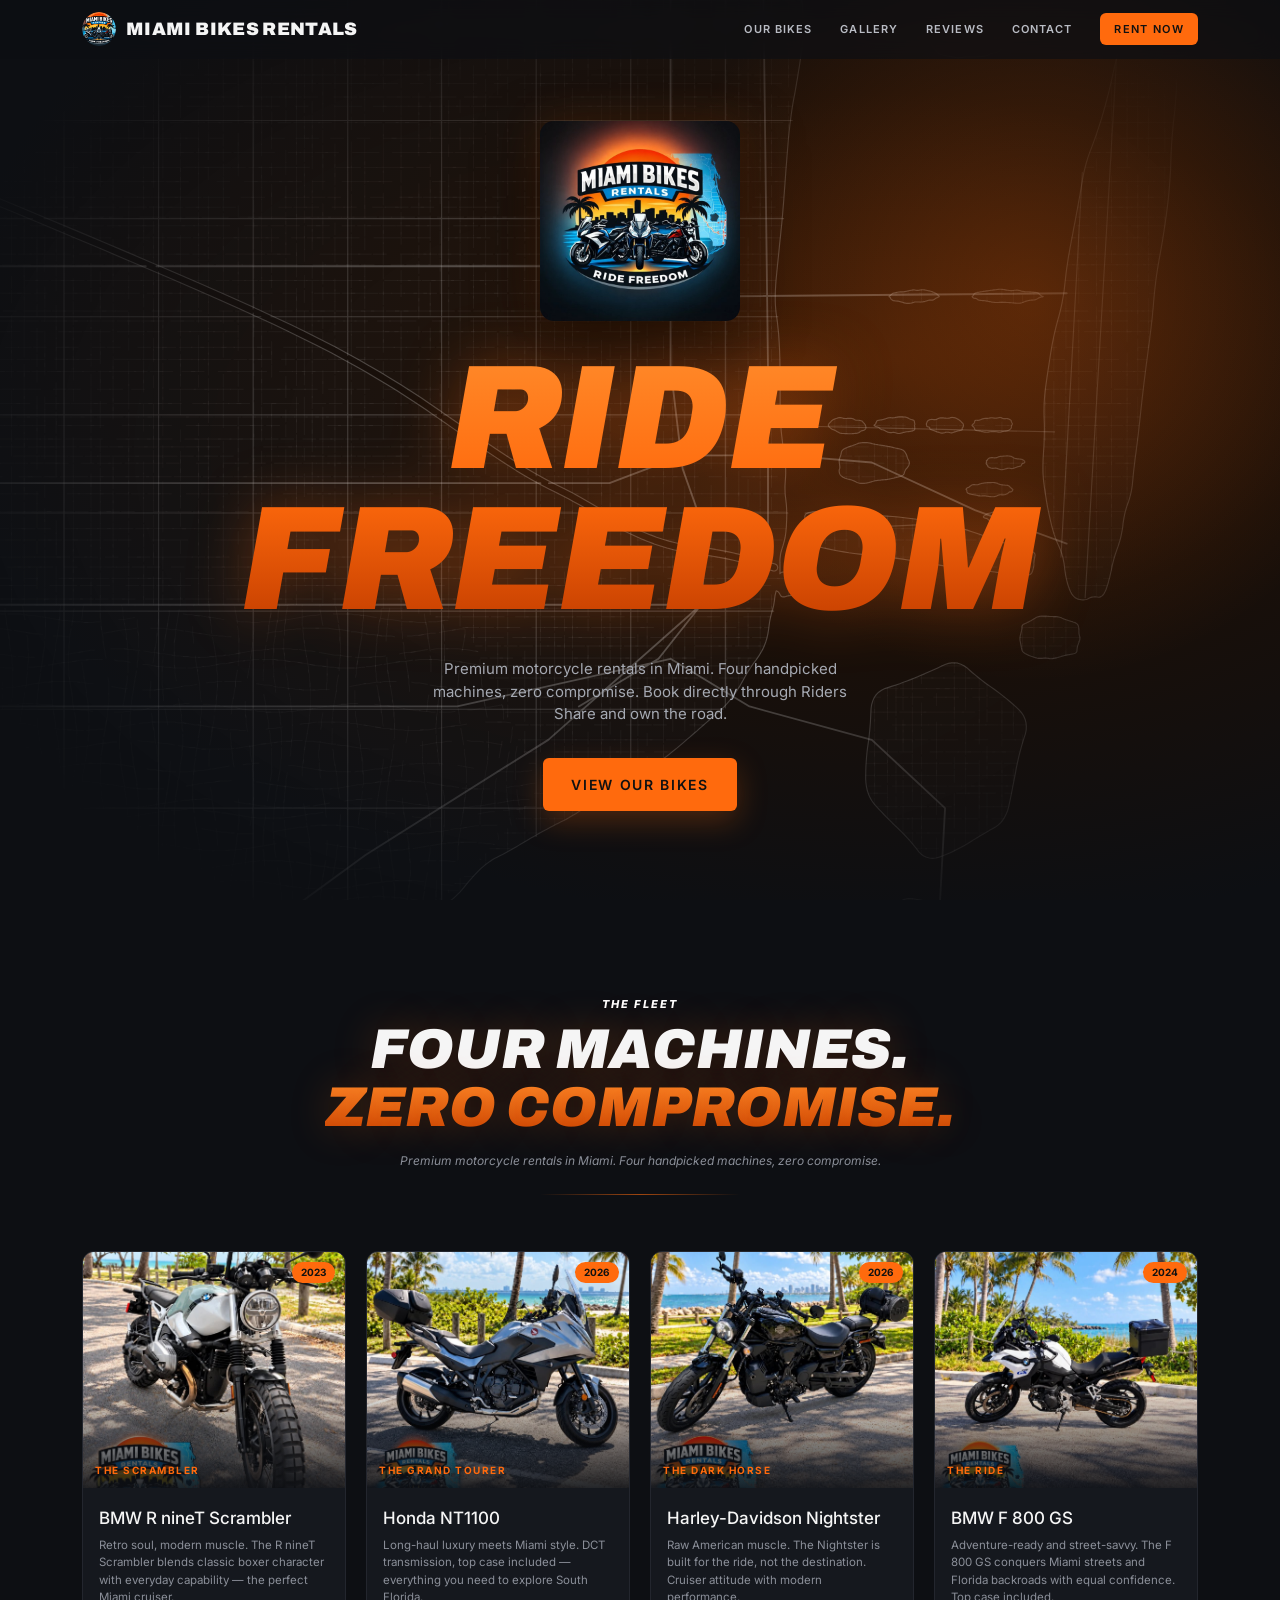
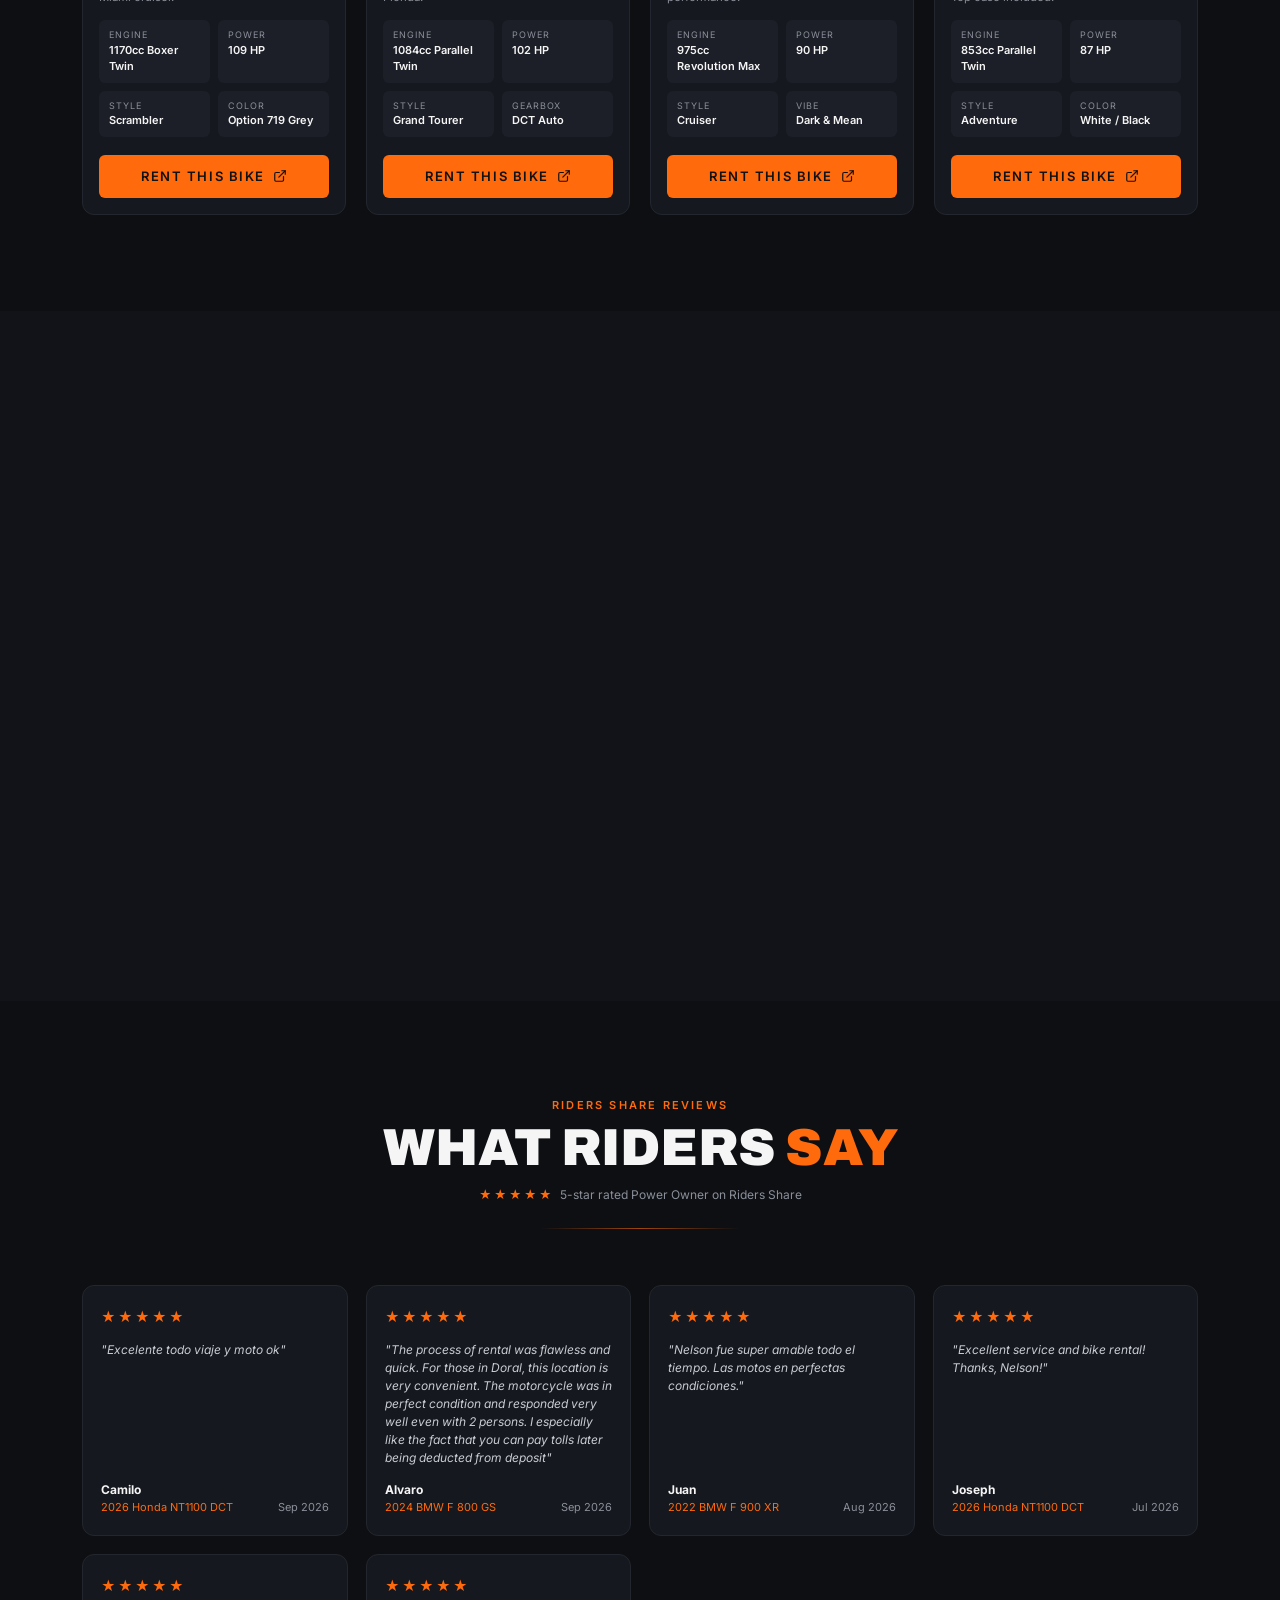
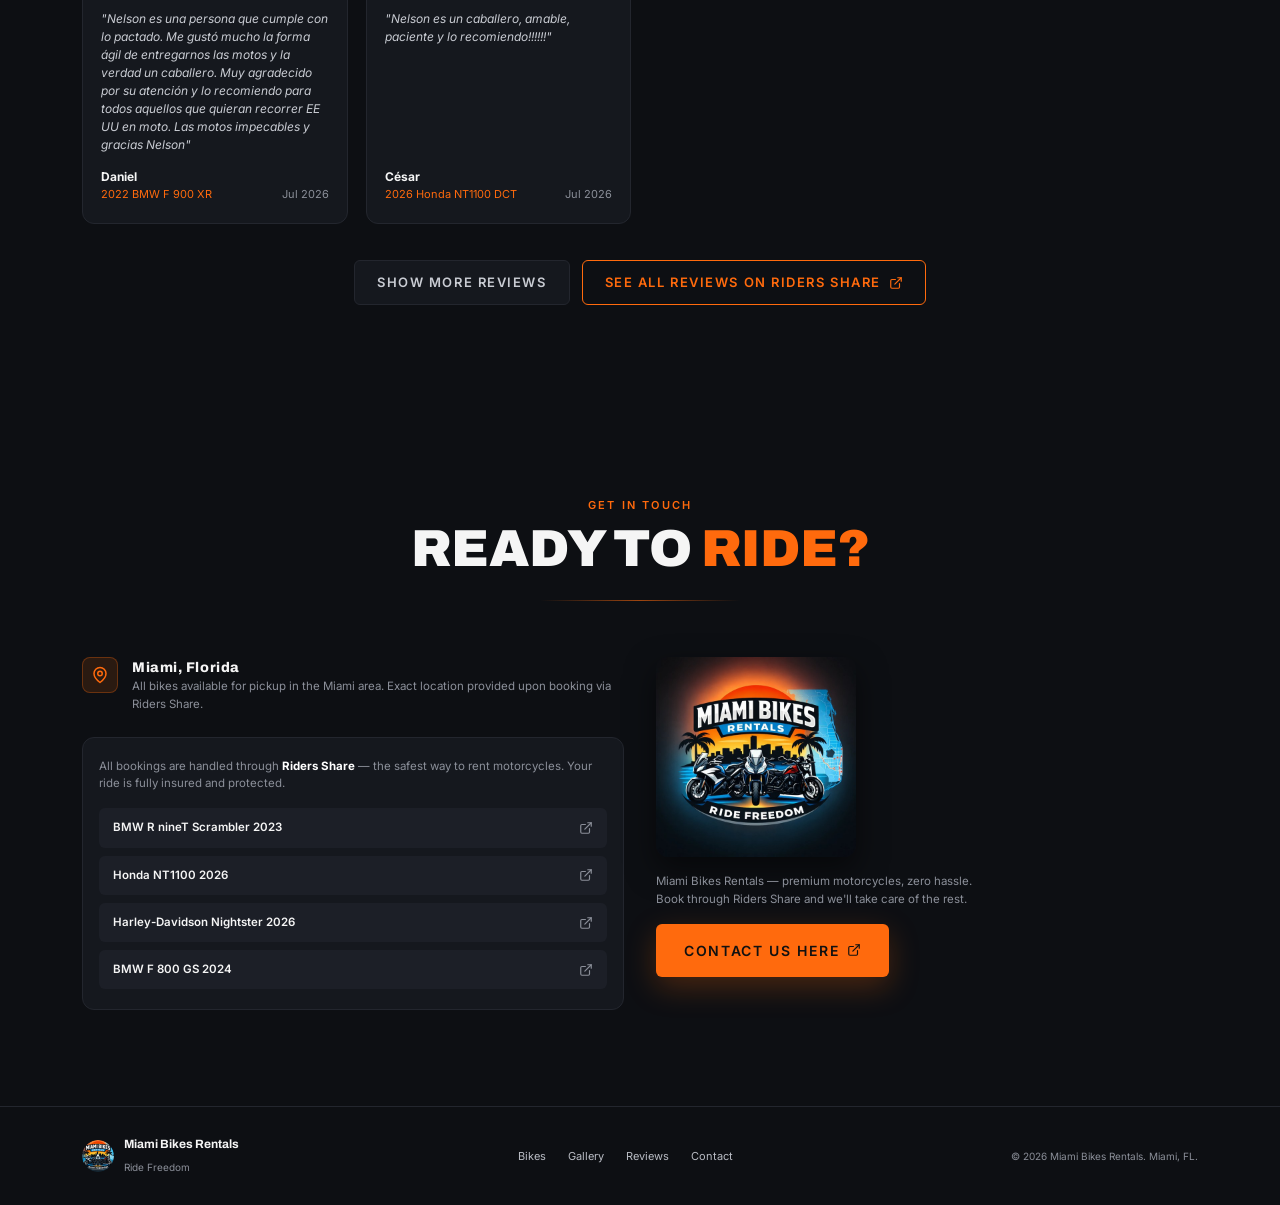
==== commit 4d3e4ffc: "Remove the Routes page and all route content Removes routes.html, the route data, map images and map" ====
--- a/index.html
+++ b/index.html
@@ -14,7 +14,7 @@
   <link rel="preconnect" href="https://fonts.googleapis.com" />
   <link rel="preconnect" href="https://fonts.gstatic.com" crossorigin />
   <link href="https://fonts.googleapis.com/css2?family=Archivo:ital,wght@0,400;0,600;0,800;0,900;1,800;1,900&family=Inter:wght@400;500;600&display=swap" rel="stylesheet" />
-  <link rel="stylesheet" href="css/styles.css?v=202610200300" />
+  <link rel="stylesheet" href="css/styles.css?v=202611180100" />
 </head>
 <body>
   <!-- NAV -->
@@ -30,7 +30,6 @@
       <nav class="nav-links">
         <a href="#bikes">Our Bikes</a>
         <a href="#gallery">Gallery</a>
-        <a href="routes.html">Routes</a>
         <a href="#reviews">Reviews</a>
         <a href="#contact">Contact</a>
         <a href="#bikes" class="btn btn-primary btn-sm">Rent Now</a>
@@ -93,20 +92,6 @@
       </div>
     </section>
 
-    <!-- ROUTES TEASER -->
-    <section class="section section-alt" id="routes">
-      <div class="container">
-        <a href="routes.html" class="routes-teaser">
-          <div>
-            <p class="eyebrow">Where to Ride</p>
-            <h2 class="section-title">MIAMI <span>RIDE ROUTES</span></h2>
-            <p>Key West over the Seven Mile Bridge, gators on the Tamiami Trail, sunset on Key Biscayne. Hand-picked rides with maps and tips — open any route straight in Google Maps.</p>
-          </div>
-          <span class="btn btn-primary btn-lg">Explore Routes</span>
-        </a>
-      </div>
-    </section>
-
     <!-- CONTACT -->
     <section class="section" id="contact">
       <div class="container">
@@ -150,7 +135,6 @@
       <nav class="footer-links">
         <a href="#bikes">Bikes</a>
         <a href="#gallery">Gallery</a>
-        <a href="routes.html">Routes</a>
         <a href="#reviews">Reviews</a>
         <a href="#contact">Contact</a>
       </nav>
@@ -171,8 +155,8 @@
     </symbol>
   </svg>
 
-  <script src="js/site-data.js?v=202610200300"></script>
-  <script src="js/common.js?v=202610200300"></script>
-  <script src="js/main.js?v=202610200300"></script>
+  <script src="js/site-data.js?v=202611180100"></script>
+  <script src="js/common.js?v=202611180100"></script>
+  <script src="js/main.js?v=202611180100"></script>
 </body>
 </html>
--- a/css/styles.css
+++ b/css/styles.css
@@ -133,65 +133,6 @@
 
 .review-actions { display: flex; flex-wrap: wrap; gap: 12px; justify-content: center; }
 
-/* Routes teaser (home) */
-.routes-teaser { display: flex; flex-wrap: wrap; gap: 36px 48px; align-items: center; justify-content: space-between; padding: 56px 56px; border-radius: 16px; border: 1px solid var(--border); background: radial-gradient(ellipse at 100% 0%, rgba(255,106,13,.18), transparent 60%), linear-gradient(90deg, var(--card) 30%, rgba(21,24,30,.82) 60%, rgba(21,24,30,.55)), url("../assets/images/miami-map.svg") right center / 900px auto no-repeat, var(--card); transition: border-color .25s, transform .25s; }
-.routes-teaser:hover { border-color: rgba(255,106,13,.45); transform: translateY(-2px); }
-.routes-teaser > div { max-width: 560px; }
-.routes-teaser .section-title { margin-bottom: 18px; }
-.routes-teaser p:not(.eyebrow) { color: var(--muted); font-size: 15px; line-height: 1.65; }
-.routes-teaser .btn { flex: none; }
-@media (max-width: 640px) { .routes-teaser { padding: 36px 22px; gap: 28px; } .routes-teaser .btn { width: 100%; } }
-
-/* Routes page */
-.page-hero { position: relative; overflow: hidden; padding: 130px 0 40px; background: radial-gradient(ellipse at 70% 0%, #3a1a06 0%, #1a0f08 35%, var(--bg) 75%); }
-.page-hero .section-head { position: relative; margin-bottom: 0; }
-.page-sub { color: #a5a9b2; font-size: 15px; margin-top: 14px; }
-.routes-section { padding-top: 40px; }
-.route-list { display: flex; flex-direction: column; gap: 40px; }
-.route-card { display: grid; grid-template-columns: 1.15fr 1fr; border-radius: 16px; overflow: hidden; border: 1px solid var(--border); background: var(--card); scroll-margin-top: 80px; }
-.route-card.flip .route-visual { order: 2; }
-.route-visual { position: relative; min-height: 420px; background: #0a0e15; overflow: hidden; }
-.route-img, .route-map { position: absolute; inset: 0; width: 100%; height: 100%; object-fit: contain; display: block; }
-.route-credit { position: absolute; right: 10px; bottom: 8px; font-size: 9px; color: rgba(255,255,255,.45); }
-.rm-line { fill: none; stroke: var(--orange); stroke-width: 4; stroke-linecap: round; stroke-linejoin: round; }
-.rm-glow { fill: none; stroke: var(--orange); stroke-width: 14; stroke-opacity: .18; stroke-linecap: round; filter: blur(4px); }
-.rm-stop circle { fill: #0d0f13; stroke: #fff; stroke-width: 2.5; }
-.rm-stop.is-start circle { fill: #fff; }
-.rm-stop.is-end circle { fill: var(--orange); stroke: var(--orange); }
-.rm-stop text { fill: #d6d8de; font: 600 15px var(--body); paint-order: stroke; stroke: #101217; stroke-width: 4px; }
-.route-tag { position: absolute; left: 16px; bottom: 14px; z-index: 1; background: rgba(12,14,18,.75); padding: 4px 8px; border-radius: 4px; color: var(--orange); font-size: 10px; font-weight: 700; letter-spacing: .15em; text-transform: uppercase; }
-.route-body { padding: 36px 34px; display: flex; flex-direction: column; gap: 16px; }
-.route-body h2 { font-family: var(--display); font-weight: 900; font-size: 22px; line-height: 1.2; letter-spacing: .01em; text-transform: uppercase; }
-.route-body > p { color: var(--muted); font-size: 13.5px; }
-.route-start a { color: var(--orange); text-decoration: underline; text-underline-offset: 2px; }
-.route-stats { list-style: none; display: flex; flex-wrap: wrap; gap: 8px 22px; font-size: 12.5px; font-weight: 600; }
-.route-stats li { display: flex; align-items: center; gap: 6px; }
-.route-stats svg { width: 15px; height: 15px; color: var(--orange); }
-.route-stats .lvl-easy { color: #6fd08c; } .route-stats .lvl-easy svg { color: #6fd08c; }
-.route-stats .lvl-moderate { color: #f5b942; } .route-stats .lvl-moderate svg { color: #f5b942; }
-.route-bike { color: #c9ccd3 !important; font-size: 12.5px !important; }
-.route-bike strong { color: #fff; }
-.route-warn { display: flex; gap: 10px; padding: 12px 14px; border-radius: 10px; border: 1px solid rgba(245,185,66,.35); background: rgba(245,185,66,.08); color: #f5d38a; font-size: 12px; }
-.route-warn svg { width: 16px; height: 16px; flex: none; margin-top: 1px; color: #f5b942; }
-.route-tips { list-style: none; display: flex; flex-direction: column; gap: 6px; font-size: 12px; color: #b9bcc4; }
-.route-tips li { padding-left: 16px; position: relative; }
-.route-tips li::before { content: ""; position: absolute; left: 0; top: 7px; width: 6px; height: 6px; border-radius: 50%; background: var(--orange); }
-.chips { display: flex; flex-wrap: wrap; gap: 6px; }
-.chips span { font-size: 10px; font-weight: 600; letter-spacing: .06em; text-transform: uppercase; color: #b9bcc4; background: var(--card-2); border: 1px solid var(--border); border-radius: 999px; padding: 4px 10px; }
-.route-actions { display: flex; flex-direction: column; align-items: flex-start; gap: 10px; margin-top: auto; padding-top: 6px; }
-.route-open { font-size: 11px; font-weight: 600; letter-spacing: .14em; text-transform: uppercase; color: var(--muted); }
-.route-maps { display: flex; flex-wrap: wrap; gap: 10px; }
-.routes-cta { margin-top: 72px; }
-.routes-cta p { color: var(--muted); margin: 10px 0 24px; }
-@media (max-width: 860px) {
-  .route-card { grid-template-columns: 1fr; }
-  .route-card.flip .route-visual { order: 0; }
-  .route-visual { min-height: 0; aspect-ratio: 1200 / 880; }
-  .route-body { padding: 24px 18px; }
-  .route-actions { align-items: stretch; }
-  .route-maps .btn { flex: 1 1 0; padding: 14px 10px; letter-spacing: .06em; white-space: nowrap; }
-}
-
 /* Contact */
 .contact-grid { display: grid; gap: 40px; grid-template-columns: 1fr; }
 @media (min-width: 860px) { .contact-grid { grid-template-columns: 1fr 1fr; gap: 32px; } }
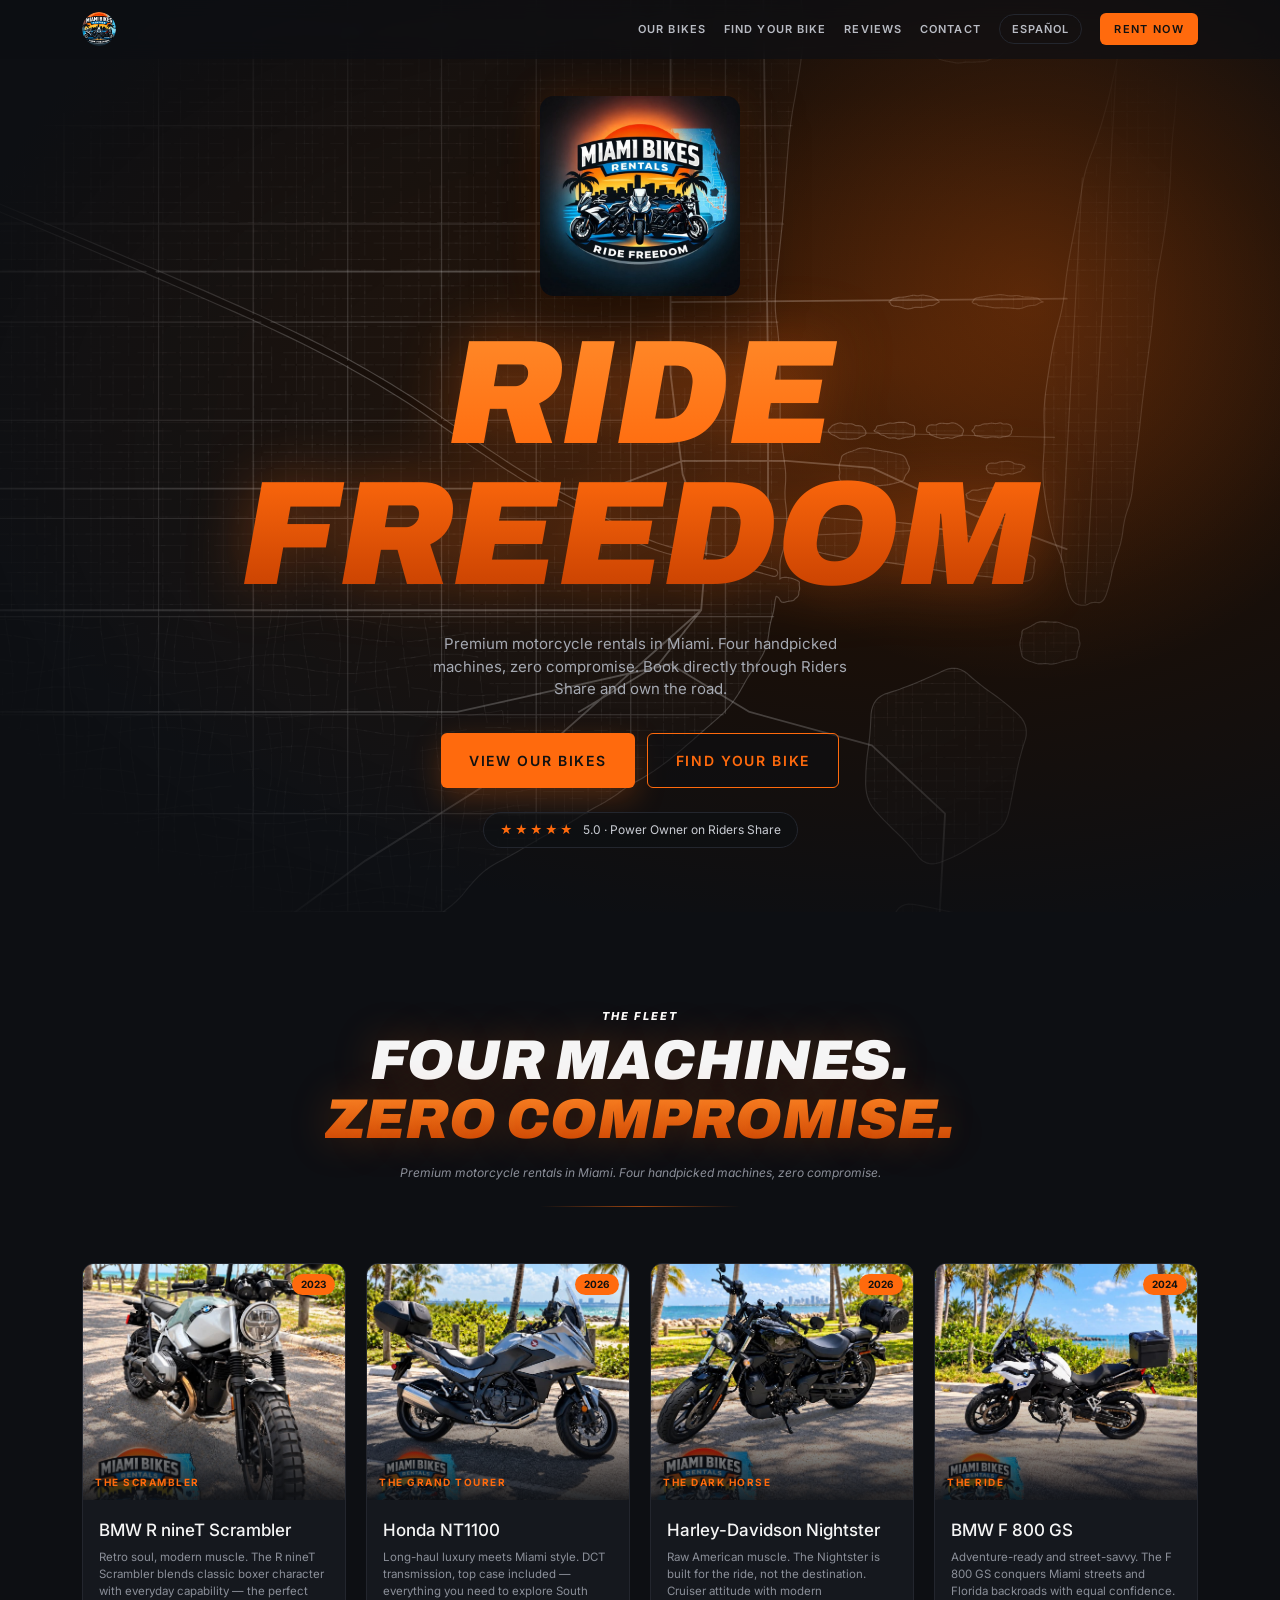
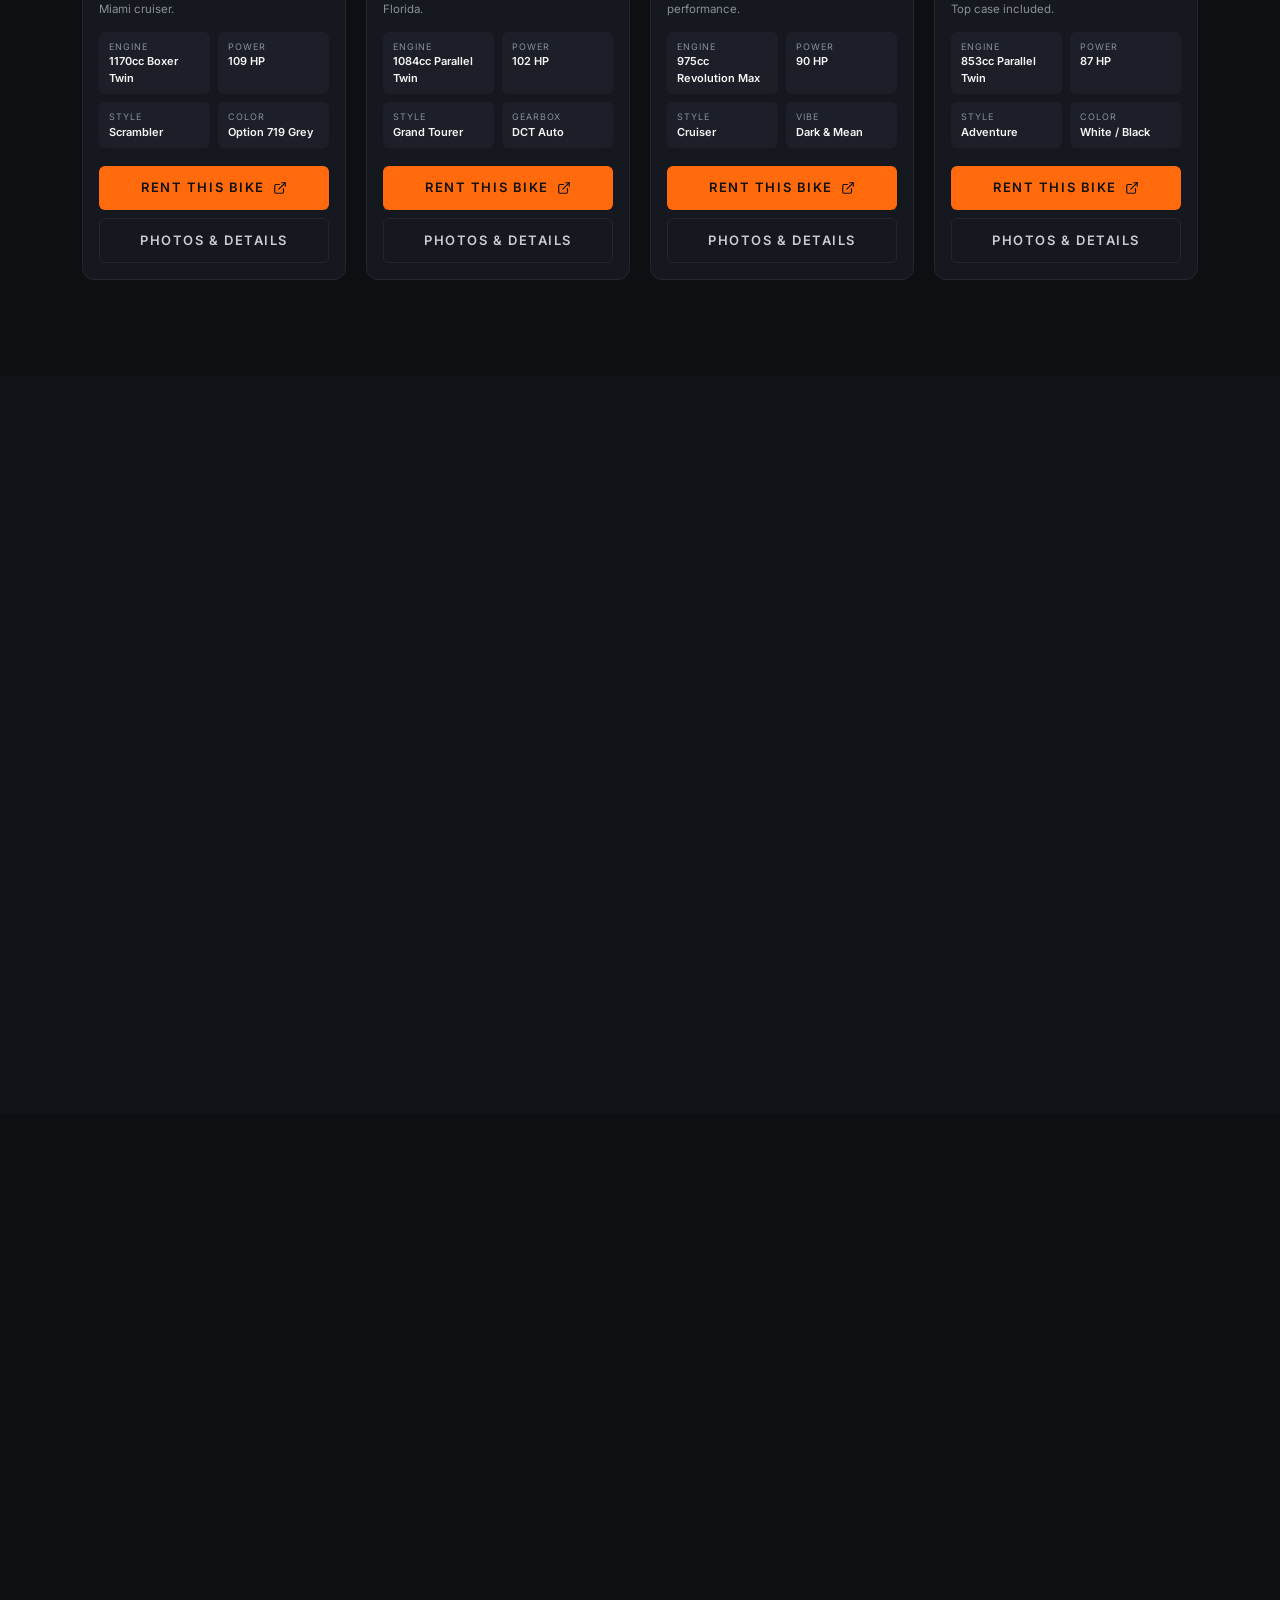
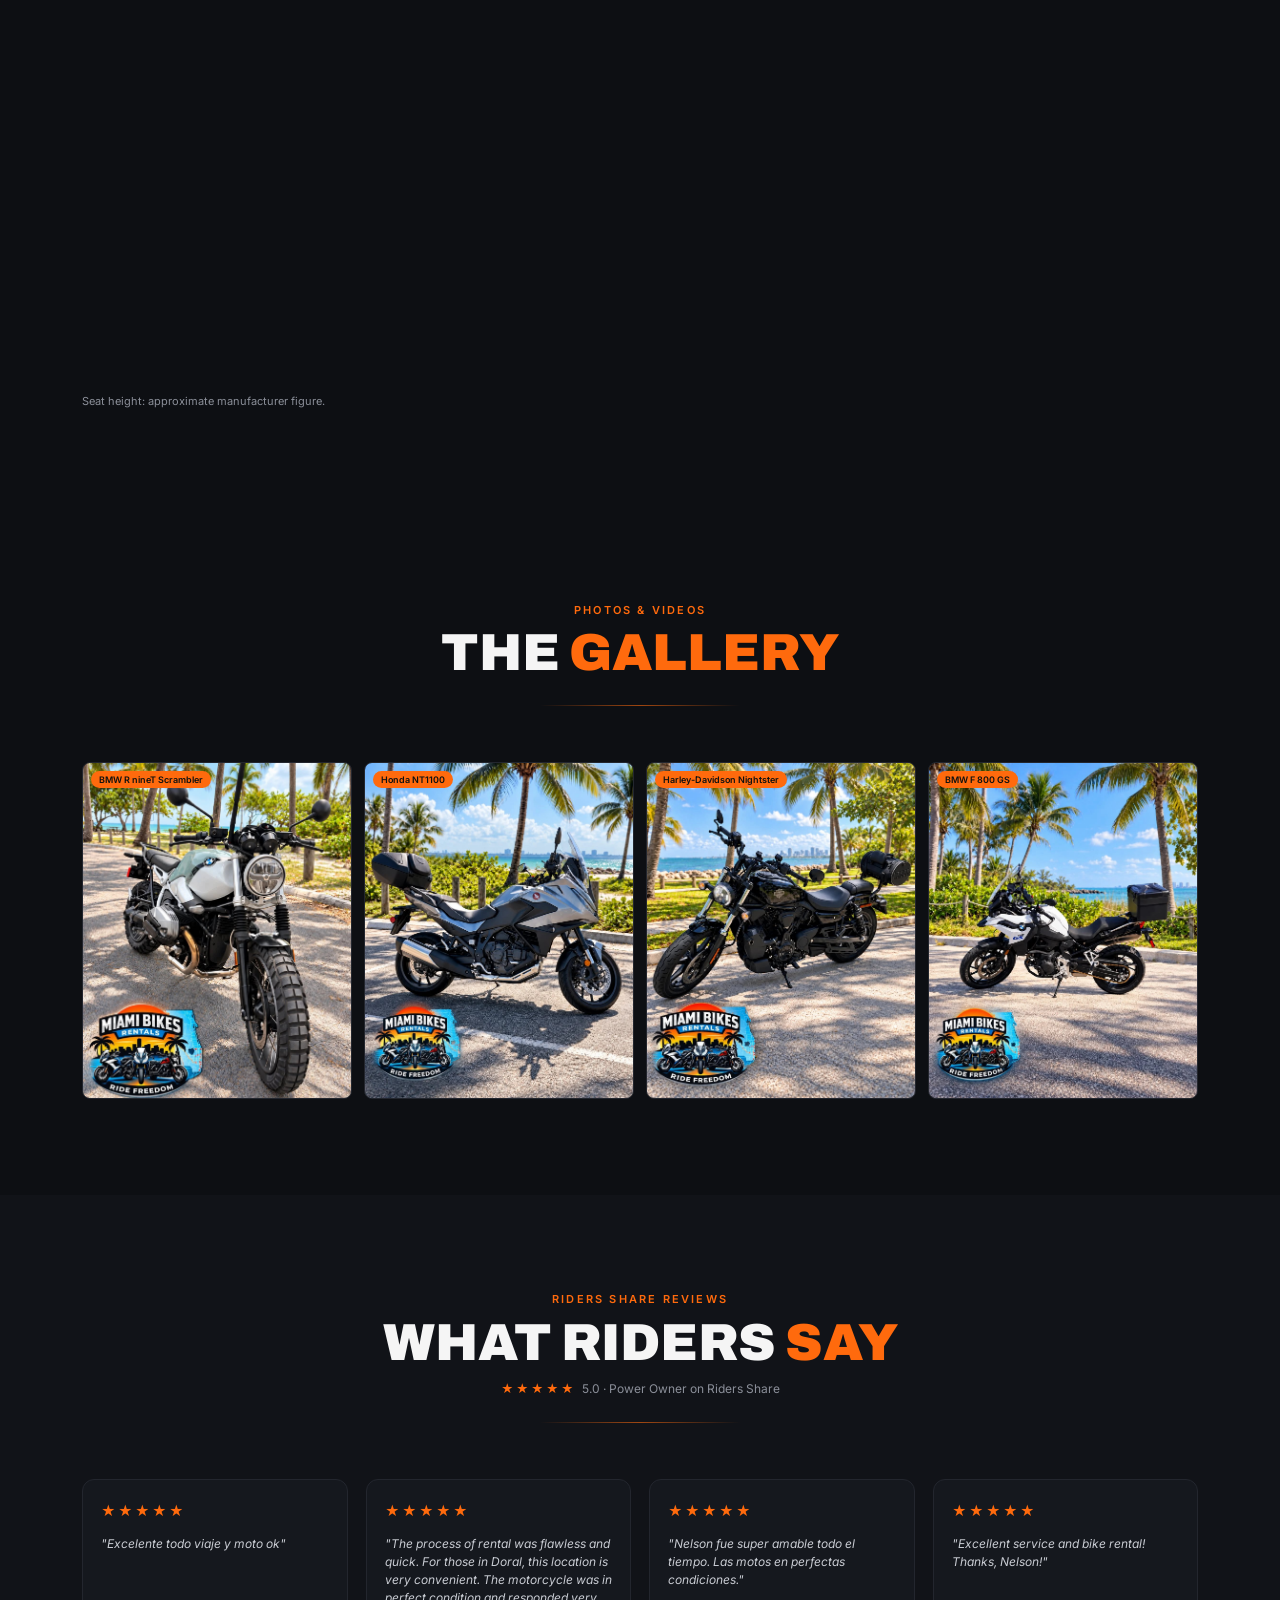
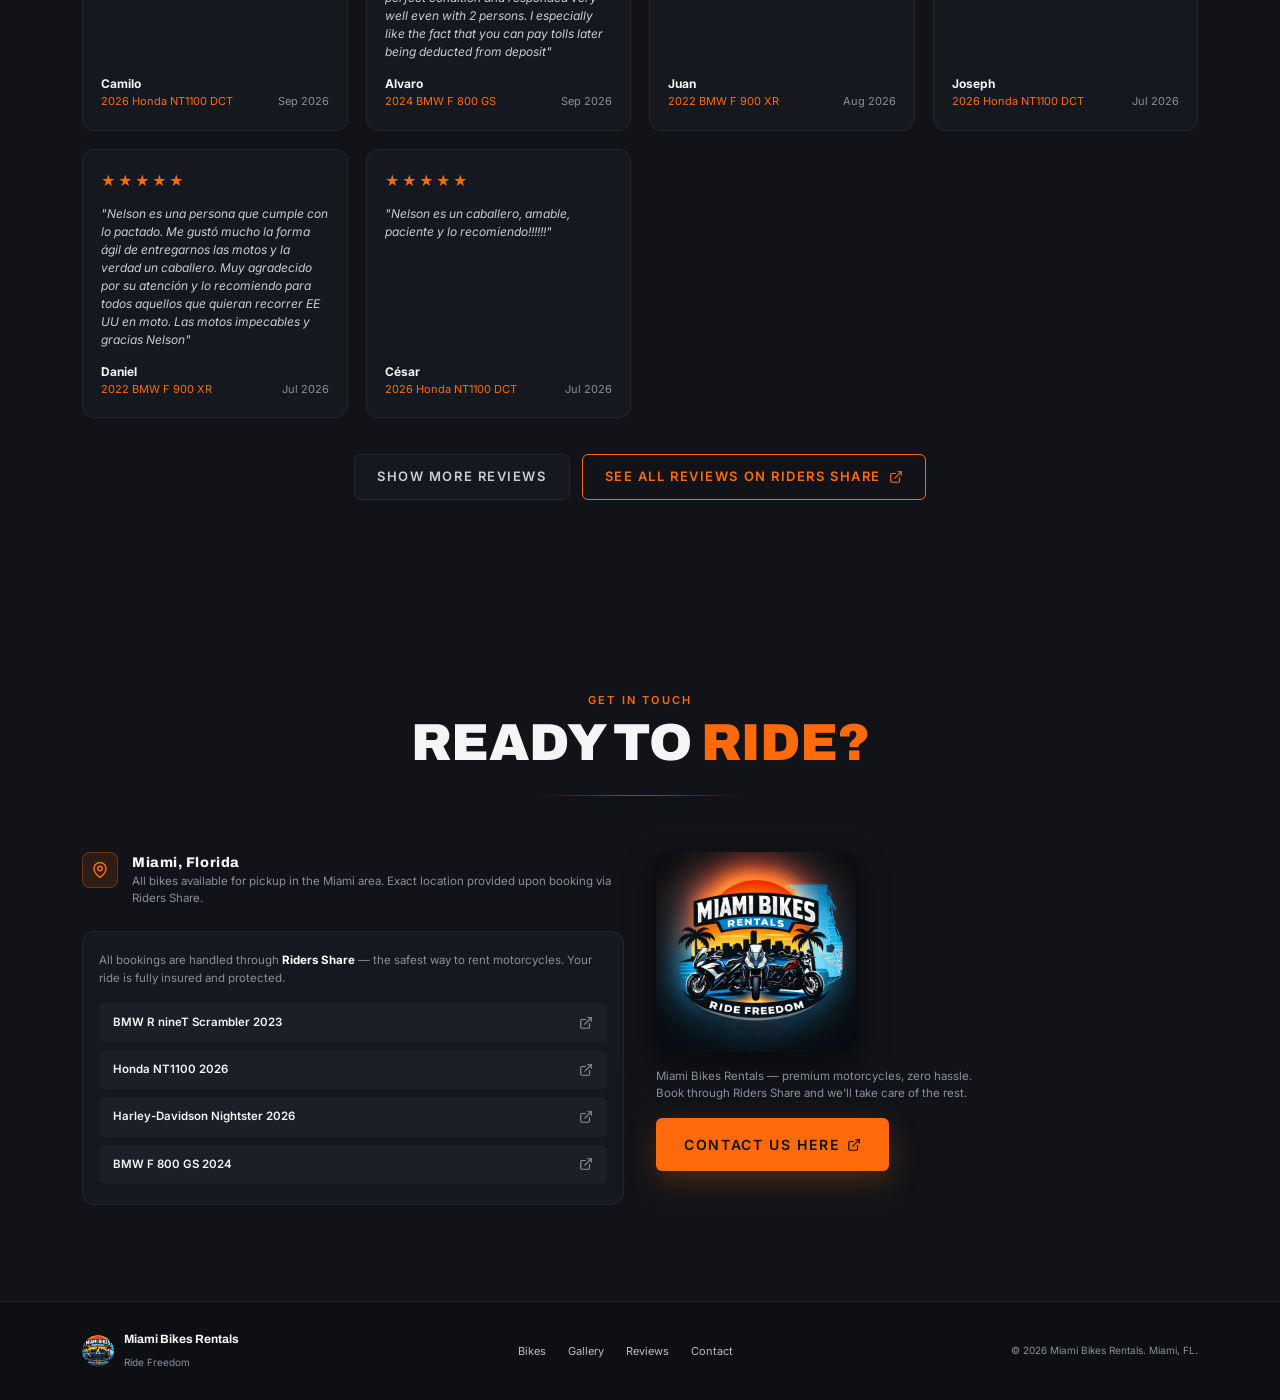
==== commit 260a7297: "Add bike pages, quiz, comparison, Spanish, rating badge and draft FAQ/how-it-works - A page per bike" ====
--- a/index.html
+++ b/index.html
@@ -5,6 +5,9 @@
   <meta name="viewport" content="width=device-width, initial-scale=1" />
   <title>Miami Bikes Rentals | Premium Motorcycle Rentals in Miami</title>
   <meta name="description" content="Premium motorcycle rentals in Miami. BMW R nineT Scrambler, Honda NT1100, Harley-Davidson Nightster and BMW F 800 GS. Book directly through Riders Share." />
+  <link rel="canonical" href="https://www.miamibikesrentals.com/" />
+  <link rel="alternate" hreflang="en" href="https://www.miamibikesrentals.com/" />
+  <link rel="alternate" hreflang="es" href="https://www.miamibikesrentals.com/?lang=es" />
   <meta property="og:title" content="Miami Bikes Rentals — Ride Freedom" />
   <meta property="og:description" content="Premium motorcycle rentals in Miami. Four handpicked machines, zero compromise." />
   <meta property="og:image" content="https://www.miamibikesrentals.com/assets/images/logo.jpg" />
@@ -14,10 +17,10 @@
   <link rel="preconnect" href="https://fonts.googleapis.com" />
   <link rel="preconnect" href="https://fonts.gstatic.com" crossorigin />
   <link href="https://fonts.googleapis.com/css2?family=Archivo:ital,wght@0,400;0,600;0,800;0,900;1,800;1,900&family=Inter:wght@400;500;600&display=swap" rel="stylesheet" />
-  <link rel="stylesheet" href="css/styles.css?v=202611180100" />
+  <link rel="stylesheet" href="css/styles.css?v=202611180700" />
+  <script type="application/ld+json">{"@context": "https://schema.org", "@type": "LocalBusiness", "additionalType": "https://schema.org/AutoRental", "name": "Miami Bikes Rentals", "slogan": "Ride Freedom", "url": "https://www.miamibikesrentals.com/", "image": "https://www.miamibikesrentals.com/assets/images/logo.jpg", "description": "Premium motorcycle rentals in Miami, booked through Riders Share.", "address": {"@type": "PostalAddress", "addressLocality": "Miami", "addressRegion": "FL", "addressCountry": "US"}, "areaServed": "Miami, Florida", "knowsLanguage": ["en", "es"], "sameAs": ["https://www.riders-share.com/user/hakPjWedg6JsWYKZD"]}</script>
 </head>
-<body>
-  <!-- NAV -->
+<body data-page="home">
   <header class="nav" id="nav">
     <div class="container nav-inner">
       <a href="#top" class="brand" data-track="logo">
@@ -28,11 +31,14 @@
         <span></span><span></span><span></span>
       </button>
       <nav class="nav-links">
-        <a href="#bikes">Our Bikes</a>
-        <a href="#gallery">Gallery</a>
-        <a href="#reviews">Reviews</a>
-        <a href="#contact">Contact</a>
-        <a href="#bikes" class="btn btn-primary btn-sm">Rent Now</a>
+        <a href="#bikes" data-track="our-bikes" data-i18n="nav.bikes">Our Bikes</a>
+        <a href="#quiz" data-track="find-your-bike" data-i18n="nav.quiz">Find Your Bike</a>
+        <a href="#how" data-track="how-it-works" data-i18n="nav.how" data-draft="how">How It Works</a>
+        <a href="#reviews" data-track="reviews" data-i18n="nav.reviews">Reviews</a>
+        <a href="#faq" data-track="faq" data-i18n="nav.faq" data-draft="faq">FAQ</a>
+        <a href="#contact" data-track="contact" data-i18n="nav.contact">Contact</a>
+        <button type="button" class="lang-toggle" aria-label="Change language"></button>
+        <a href="#bikes" class="btn btn-primary btn-sm" data-track="rent-now" data-i18n="nav.rent">Rent Now</a>
       </nav>
     </div>
   </header>
@@ -45,8 +51,12 @@
       <div class="container hero-content">
         <img src="assets/images/logo.jpg" alt="Miami Bikes Rentals — Ride Freedom" class="hero-logo" width="200" height="200" onerror="this.style.display='none'" />
         <h1 class="hero-title">RIDE<br />FREEDOM</h1>
-        <p class="hero-sub">Premium motorcycle rentals in Miami. Four handpicked machines, zero compromise. Book directly through Riders Share and own the road.</p>
-        <a href="#bikes" class="btn btn-primary btn-lg">View Our Bikes</a>
+        <p class="hero-sub" data-i18n="hero.sub">Premium motorcycle rentals in Miami. Four handpicked machines, zero compromise. Book directly through Riders Share and own the road.</p>
+        <div class="hero-actions">
+          <a href="#bikes" class="btn btn-primary btn-lg" data-track="view-our-bikes" data-i18n="hero.cta">View Our Bikes</a>
+          <a href="#quiz" class="btn btn-outline btn-lg" data-track="find-your-bike" data-i18n="hero.quiz">Find Your Bike</a>
+        </div>
+        <a href="#" class="hero-badge js-profile-link" target="_blank" rel="noopener" data-track="rating-badge"><span class="stars">★★★★★</span> <span class="js-rating">5.0 · Power Owner on Riders Share</span></a>
       </div>
     </section>
 
@@ -54,21 +64,65 @@
     <section class="section" id="bikes">
       <div class="container">
         <div class="section-head">
-          <p class="eyebrow eyebrow-white">The Fleet</p>
-          <h2 class="fleet-title">FOUR MACHINES.<br /><span>ZERO COMPROMISE.</span></h2>
-          <p class="section-sub">Premium motorcycle rentals in Miami. Four handpicked machines, zero compromise.</p>
+          <p class="eyebrow eyebrow-white" data-i18n="fleet.eyebrow">The Fleet</p>
+          <h2 class="fleet-title" data-i18n="fleet.title">FOUR MACHINES.<br /><span>ZERO COMPROMISE.</span></h2>
+          <p class="section-sub" data-i18n="fleet.sub">Premium motorcycle rentals in Miami. Four handpicked machines, zero compromise.</p>
           <div class="divider"></div>
         </div>
         <div class="bike-grid" id="bike-grid"></div>
       </div>
     </section>
 
+    <!-- FIND YOUR BIKE -->
+    <section class="section section-alt" id="quiz">
+      <div class="container">
+        <div class="section-head">
+          <p class="eyebrow" data-i18n="quiz.eyebrow">30-second quiz</p>
+          <h2 class="section-title" data-i18n="quiz.title">FIND <span>YOUR BIKE</span></h2>
+          <p class="section-sub" data-i18n="quiz.sub">Three quick questions and we'll tell you which of the four fits you.</p>
+          <div class="divider"></div>
+        </div>
+        <div class="quiz-box" id="quiz-box"></div>
+      </div>
+    </section>
+
+    <!-- COMPARE -->
+    <section class="section" id="compare">
+      <div class="container">
+        <div class="section-head">
+          <p class="eyebrow" data-i18n="compare.eyebrow">Side by side</p>
+          <h2 class="section-title" data-i18n="compare.title">COMPARE <span>THE BIKES</span></h2>
+          <div class="divider"></div>
+        </div>
+        <div class="compare-wrap">
+          <table class="compare" id="compare-table"></table>
+        </div>
+        <p class="compare-note" data-i18n="compare.note">Seat height: approximate manufacturer figure.</p>
+      </div>
+    </section>
+
+    <!-- HOW IT WORKS + INCLUDED (waiting for approval: see "published" in js/site-data.js) -->
+    <section class="section section-alt" id="how" data-draft="how">
+      <div class="container">
+        <div class="section-head">
+          <p class="eyebrow" data-i18n="how.eyebrow">Quick and easy</p>
+          <h2 class="section-title" data-i18n="how.title">HOW IT <span>WORKS</span></h2>
+          <div class="divider"></div>
+        </div>
+        <ol class="steps" id="how-steps"></ol>
+        <div class="included">
+          <h3 data-i18n="how.included">What's included</h3>
+          <ul class="ticks" id="included-list"></ul>
+        </div>
+      </div>
+    </section>
+
     <!-- GALLERY -->
-    <section class="section section-alt" id="gallery">
-      <div class="container">
-        <div class="section-head">
-          <p class="eyebrow">Photos &amp; Videos</p>
-          <h2 class="section-title">THE <span>GALLERY</span></h2>
+    <section class="section" id="gallery">
+      <div class="container">
+        <div class="section-head">
+          <p class="eyebrow" data-i18n="gallery.eyebrow">Photos &amp; Videos</p>
+          <h2 class="section-title" data-i18n="gallery.title">THE <span>GALLERY</span></h2>
           <div class="divider"></div>
         </div>
         <div class="gallery-grid" id="gallery-grid"></div>
@@ -76,28 +130,52 @@
     </section>
 
     <!-- REVIEWS -->
-    <section class="section" id="reviews">
-      <div class="container">
-        <div class="section-head">
-          <p class="eyebrow">Riders Share Reviews</p>
-          <h2 class="section-title">WHAT RIDERS <span>SAY</span></h2>
-          <p class="rating-line"><span class="stars">★★★★★</span> 5-star rated Power Owner on Riders Share</p>
+    <section class="section section-alt" id="reviews">
+      <div class="container">
+        <div class="section-head">
+          <p class="eyebrow" data-i18n="reviews.eyebrow">Riders Share Reviews</p>
+          <h2 class="section-title" data-i18n="reviews.title">WHAT RIDERS <span>SAY</span></h2>
+          <p class="rating-line"><span class="stars">★★★★★</span> <span class="js-rating">5.0 · Power Owner on Riders Share</span></p>
           <div class="divider"></div>
         </div>
         <div class="review-grid" id="review-grid"></div>
         <div class="center review-actions">
-          <button type="button" class="btn btn-ghost" id="reviews-more" hidden>Show more reviews</button>
-          <a href="#" class="btn btn-outline js-profile-link" target="_blank" rel="noopener" data-track="see-all-reviews">See all reviews on Riders Share <svg class="ext" width="14" height="14"><use href="#i-ext" /></svg></a>
-        </div>
+          <button type="button" class="btn btn-ghost" id="reviews-more" data-track="show-more-reviews" data-i18n="reviews.more" hidden>Show more reviews</button>
+          <a href="#" class="btn btn-outline js-profile-link" target="_blank" rel="noopener" data-track="see-all-reviews"><span data-i18n="reviews.all">See all reviews on Riders Share</span> <svg class="ext" width="14" height="14"><use href="#i-ext" /></svg></a>
+        </div>
+      </div>
+    </section>
+
+    <!-- RIDER WALL (shows once "riders" in js/site-data.js has photos) -->
+    <section class="section" id="riders" hidden>
+      <div class="container">
+        <div class="section-head">
+          <p class="eyebrow" data-i18n="riders.eyebrow">Our riders</p>
+          <h2 class="section-title" data-i18n="riders.title">THE RIDER <span>WALL</span></h2>
+          <div class="divider"></div>
+        </div>
+        <div class="rider-grid" id="rider-grid"></div>
+      </div>
+    </section>
+
+    <!-- FAQ (waiting for approval: see "published" in js/site-data.js) -->
+    <section class="section" id="faq" data-draft="faq">
+      <div class="container">
+        <div class="section-head">
+          <p class="eyebrow" data-i18n="faq.eyebrow">Before you book</p>
+          <h2 class="section-title" data-i18n="faq.title">QUESTIONS <span>&amp; ANSWERS</span></h2>
+          <div class="divider"></div>
+        </div>
+        <div class="faq-list" id="faq-list"></div>
       </div>
     </section>
 
     <!-- CONTACT -->
-    <section class="section" id="contact">
-      <div class="container">
-        <div class="section-head">
-          <p class="eyebrow">Get in Touch</p>
-          <h2 class="section-title">READY TO <span>RIDE?</span></h2>
+    <section class="section section-alt" id="contact">
+      <div class="container">
+        <div class="section-head">
+          <p class="eyebrow" data-i18n="contact.eyebrow">Get in Touch</p>
+          <h2 class="section-title" data-i18n="contact.title">READY TO <span>RIDE?</span></h2>
           <div class="divider"></div>
         </div>
         <div class="contact-grid">
@@ -107,19 +185,19 @@
                 <svg width="18" height="18" viewBox="0 0 24 24" fill="none" stroke="currentColor" stroke-width="2" stroke-linecap="round" stroke-linejoin="round"><path d="M20 10c0 6-8 12-8 12s-8-6-8-12a8 8 0 0 1 16 0Z"/><circle cx="12" cy="10" r="3"/></svg>
               </div>
               <div>
-                <h3>Miami, Florida</h3>
-                <p>All bikes available for pickup in the Miami area. Exact location provided upon booking via Riders Share.</p>
+                <h3 data-i18n="contact.place">Miami, Florida</h3>
+                <p data-i18n="contact.placeText">All bikes available for pickup in the Miami area. Exact location provided upon booking via Riders Share.</p>
               </div>
             </div>
             <div class="booking-card">
-              <p>All bookings are handled through <strong>Riders Share</strong> — the safest way to rent motorcycles. Your ride is fully insured and protected.</p>
+              <p data-i18n="contact.booking">All bookings are handled through <strong>Riders Share</strong> — the safest way to rent motorcycles. Your ride is fully insured and protected.</p>
               <div class="booking-links" id="booking-links"></div>
             </div>
           </div>
           <div class="contact-side">
             <img src="assets/images/logo.jpg" alt="Miami Bikes Rentals logo" class="contact-logo" onerror="this.style.display='none'" />
-            <p>Miami Bikes Rentals — premium motorcycles, zero hassle.<br />Book through Riders Share and we'll take care of the rest.</p>
-            <a href="#" class="btn btn-primary btn-lg js-contact-link" target="_blank" rel="noopener" data-track="contact-us">Contact us here <svg class="ext" width="14" height="14"><use href="#i-ext" /></svg></a>
+            <p data-i18n="contact.side">Miami Bikes Rentals — premium motorcycles, zero hassle.<br />Book through Riders Share and we'll take care of the rest.</p>
+            <a href="#" class="btn btn-primary btn-lg js-contact-link" target="_blank" rel="noopener" data-track="contact-us"><span data-i18n="contact.cta">Contact us here</span> <svg class="ext" width="14" height="14"><use href="#i-ext" /></svg></a>
           </div>
         </div>
       </div>
@@ -133,10 +211,10 @@
         <span><strong>Miami Bikes Rentals</strong><small>Ride Freedom</small></span>
       </a>
       <nav class="footer-links">
-        <a href="#bikes">Bikes</a>
-        <a href="#gallery">Gallery</a>
-        <a href="#reviews">Reviews</a>
-        <a href="#contact">Contact</a>
+        <a href="#bikes" data-track="our-bikes" data-i18n="nav.bikes">Bikes</a>
+        <a href="#gallery" data-track="gallery" data-i18n="nav.gallery">Gallery</a>
+        <a href="#reviews" data-track="reviews" data-i18n="nav.reviews">Reviews</a>
+        <a href="#contact" data-track="contact" data-i18n="nav.contact">Contact</a>
       </nav>
       <p class="copyright">© <span id="year">2026</span> Miami Bikes Rentals. Miami, FL.</p>
     </div>
@@ -155,8 +233,9 @@
     </symbol>
   </svg>
 
-  <script src="js/site-data.js?v=202611180100"></script>
-  <script src="js/common.js?v=202611180100"></script>
-  <script src="js/main.js?v=202611180100"></script>
+  <script src="js/site-data.js?v=202611180700"></script>
+  <script src="js/i18n.js?v=202611180700"></script>
+  <script src="js/common.js?v=202611180700"></script>
+  <script src="js/main.js?v=202611180700"></script>
 </body>
 </html>
--- a/css/styles.css
+++ b/css/styles.css
@@ -43,14 +43,15 @@
 .nav { position: fixed; inset: 0 0 auto; z-index: 50; background: rgba(13,15,19,.7); backdrop-filter: blur(10px); -webkit-backdrop-filter: blur(10px); border-bottom: 1px solid transparent; transition: background .2s, border-color .2s; }
 .nav.scrolled { background: rgba(13,15,19,.95); border-color: var(--border); }
 .nav-inner { display: flex; align-items: center; justify-content: space-between; height: 58px; }
-.brand { display: flex; align-items: center; gap: 10px; font-family: var(--display); font-weight: 900; font-size: 18px; letter-spacing: .02em; }
+.brand { display: flex; align-items: center; gap: 10px; white-space: nowrap; font-family: var(--display); font-weight: 900; font-size: 18px; letter-spacing: .02em; }
 .brand-logo { width: 34px; height: 34px; border-radius: 50%; }
 .nav-links { display: flex; align-items: center; gap: 28px; }
+.nav-links a { white-space: nowrap; }
 .nav-links a:not(.btn) { font-size: 11px; font-weight: 600; letter-spacing: .1em; text-transform: uppercase; color: #b9bcc4; transition: color .2s; }
 .nav-links a:not(.btn):hover, .nav-links a[aria-current="page"] { color: var(--orange); }
 .nav-toggle { display: none; width: 40px; height: 40px; flex-direction: column; justify-content: center; align-items: center; gap: 5px; }
 .nav-toggle span { width: 22px; height: 2px; background: var(--text); border-radius: 2px; }
-@media (max-width: 760px) {
+@media (max-width: 980px) {
   .brand { font-size: 15px; }
   .nav-toggle { display: flex; }
   .nav-links { position: absolute; top: 58px; left: 0; right: 0; flex-direction: column; gap: 0; background: rgba(13,15,19,.98); border-bottom: 1px solid var(--border); padding: 8px 16px 16px; display: none; }
@@ -173,3 +174,136 @@
   .hero-logo { animation: none; }
   html { scroll-behavior: auto; }
 }
+
+/* Language toggle, hero extras */
+.lang-toggle { font-size: 11px; font-weight: 600; letter-spacing: .1em; text-transform: uppercase; color: #b9bcc4; border: 1px solid var(--border); border-radius: 999px; padding: 6px 12px; transition: color .2s, border-color .2s; }
+.lang-toggle:hover { color: var(--orange); border-color: var(--orange); }
+@media (min-width: 981px) and (max-width: 1360px) { .nav-links { gap: 18px; } .brand span { display: none; } }
+@media (max-width: 980px) { .lang-toggle { margin: 10px 0 4px; padding: 10px 20px; font-size: 12px; } }
+.hero-actions { display: flex; flex-wrap: wrap; gap: 12px; justify-content: center; }
+.hero-actions .btn-outline { box-shadow: none; background: rgba(13,15,19,.5); }
+.hero-badge { display: inline-flex; flex-wrap: wrap; justify-content: center; align-items: center; gap: 4px 8px; margin-top: 24px; padding: 8px 16px; border-radius: 999px; border: 1px solid var(--border); background: rgba(13,15,19,.6); font-size: 12px; color: #c9ccd3; transition: border-color .2s; }
+.hero-badge:hover { border-color: rgba(255,106,13,.5); }
+
+/* Bike card extras */
+.bike-media { display: block; }
+.bike-body h3 a:hover { color: var(--orange); }
+.bike-actions { margin-top: auto; display: flex; flex-direction: column; gap: 8px; }
+.bike-actions .btn { margin-top: 0; }
+
+/* Tick lists */
+.ticks { list-style: none; display: grid; gap: 10px; }
+.ticks li { position: relative; padding-left: 26px; font-size: 13px; color: #c9ccd3; }
+.ticks li::before { content: ""; position: absolute; left: 2px; top: 4px; width: 12px; height: 7px; border-left: 2px solid var(--orange); border-bottom: 2px solid var(--orange); transform: rotate(-45deg); }
+.ticks-lg li { font-size: 15px; }
+
+/* Quiz */
+.quiz-box { max-width: 760px; margin: 0 auto; background: var(--card); border: 1px solid var(--border); border-radius: 16px; padding: 32px 28px; }
+.quiz-step { font-size: 11px; font-weight: 600; letter-spacing: .16em; text-transform: uppercase; color: var(--orange); }
+.quiz-bar { height: 3px; background: var(--card-2); border-radius: 3px; margin: 10px 0 22px; overflow: hidden; }
+.quiz-bar i { display: block; height: 100%; background: var(--orange); transition: width .3s; }
+.quiz-box h3 { font-family: var(--display); font-weight: 800; font-size: clamp(20px, 3.4vw, 26px); line-height: 1.2; margin-bottom: 20px; }
+.quiz-options { display: grid; gap: 10px; }
+.quiz-option { text-align: left; padding: 16px 18px; border-radius: 10px; background: var(--card-2); border: 1px solid var(--border); font-size: 14px; font-weight: 500; transition: border-color .2s, background .2s, transform .15s; }
+.quiz-option:hover { border-color: var(--orange); background: rgba(255,106,13,.08); transform: translateX(3px); }
+.quiz-link { margin-top: 18px; font-size: 12px; color: var(--muted); }
+.quiz-link:hover { color: var(--orange); }
+.quiz-result { display: grid; gap: 24px; grid-template-columns: 1fr; align-items: center; }
+@media (min-width: 680px) { .quiz-result { grid-template-columns: 240px 1fr; } }
+.quiz-photo { display: block; aspect-ratio: 4/5; border-radius: 12px; overflow: hidden; border: 1px solid var(--border); }
+@media (max-width: 679px) { .quiz-photo { aspect-ratio: 16/10; } }
+.quiz-photo img { width: 100%; height: 100%; object-fit: cover; }
+.quiz-result h3 { margin: 6px 0 4px; }
+.quiz-tag { color: var(--orange); font-size: 13px; font-weight: 600; margin-bottom: 16px; }
+.quiz-cta { display: flex; flex-wrap: wrap; gap: 10px; margin-top: 22px; }
+
+/* Compare */
+.compare-wrap { overflow-x: auto; border: 1px solid var(--border); border-radius: 16px; background: var(--card); -webkit-overflow-scrolling: touch; }
+.compare { width: 100%; min-width: 760px; border-collapse: collapse; font-size: 12.5px; }
+.compare th, .compare td { padding: 13px 14px; text-align: left; border-bottom: 1px solid var(--border); vertical-align: middle; }
+.compare tbody tr:last-child th, .compare tbody tr:last-child td { border-bottom: 0; }
+.compare tbody th { position: sticky; left: 0; z-index: 1; background: var(--card); font-size: 10px; font-weight: 600; letter-spacing: .1em; text-transform: uppercase; color: var(--muted); white-space: nowrap; }
+.compare thead th { padding: 16px 14px; background: var(--card-2); width: 22%; }
+.compare thead th:first-child { width: 12%; position: sticky; left: 0; z-index: 1; }
+.compare thead a { display: flex; flex-direction: column; gap: 10px; font-family: var(--display); font-weight: 800; font-size: 13px; }
+.compare thead a:hover { color: var(--orange); }
+.compare thead img { width: 100%; aspect-ratio: 16/10; object-fit: cover; object-position: center 60%; border-radius: 8px; }
+.compare td { color: #d7d9de; }
+.compare td strong { color: var(--orange); font-weight: 600; }
+.cmp-link { display: inline-flex; align-items: center; gap: 6px; color: var(--orange); font-weight: 600; white-space: nowrap; }
+.cmp-link:hover { text-decoration: underline; }
+.compare-note { color: var(--muted); font-size: 11px; margin-top: 12px; }
+
+/* How it works */
+.steps { list-style: none; display: grid; gap: 16px; grid-template-columns: repeat(auto-fit, minmax(210px, 1fr)); }
+.steps li { background: var(--card); border: 1px solid var(--border); border-radius: var(--radius); padding: 22px 20px; }
+.step-n { display: grid; place-items: center; width: 34px; height: 34px; border-radius: 50%; background: rgba(255,106,13,.12); border: 1px solid rgba(255,106,13,.4); color: var(--orange); font-family: var(--display); font-weight: 800; font-size: 14px; margin-bottom: 14px; }
+.steps h3 { font-family: var(--display); font-weight: 800; font-size: 16px; margin-bottom: 6px; }
+.steps p { color: var(--muted); font-size: 13px; }
+.included { margin-top: 20px; background: var(--card); border: 1px solid var(--border); border-radius: var(--radius); padding: 24px 22px; }
+.included h3 { font-family: var(--display); font-weight: 800; font-size: 16px; margin-bottom: 16px; }
+.included .ticks { grid-template-columns: repeat(auto-fit, minmax(260px, 1fr)); }
+
+/* FAQ */
+.faq-list { max-width: 820px; margin: 0 auto; display: grid; gap: 10px; }
+.faq-list details { background: var(--card); border: 1px solid var(--border); border-radius: 10px; }
+.faq-list details[open] { border-color: rgba(255,106,13,.4); }
+.faq-list summary { cursor: pointer; list-style: none; padding: 16px 44px 16px 18px; font-weight: 600; font-size: 14px; position: relative; }
+.faq-list summary::-webkit-details-marker { display: none; }
+.faq-list summary::after { content: "+"; position: absolute; right: 18px; top: 50%; transform: translateY(-50%); color: var(--orange); font-size: 20px; font-weight: 400; }
+.faq-list details[open] summary::after { content: "–"; }
+.faq-list p { padding: 0 18px 18px; color: #b9bcc4; font-size: 13.5px; line-height: 1.6; }
+
+/* Rider wall */
+.rider-grid { display: grid; gap: 12px; grid-template-columns: repeat(auto-fill, minmax(200px, 1fr)); }
+.rider-card { position: relative; aspect-ratio: 4/5; border-radius: 10px; overflow: hidden; border: 1px solid var(--border); }
+.rider-card img { width: 100%; height: 100%; object-fit: cover; }
+.rider-card figcaption { position: absolute; inset: auto 0 0; padding: 28px 12px 10px; background: linear-gradient(transparent, rgba(13,15,19,.92)); font-size: 11px; }
+.rider-card strong { display: block; font-size: 13px; }
+.rider-card span { color: var(--orange); }
+
+/* Draft sections (visible only with ?preview=1) */
+.is-draft { outline: 2px dashed rgba(255,138,42,.6); outline-offset: -8px; }
+.draft-note { text-align: center; color: var(--orange-2); font-size: 12px; font-weight: 600; margin: -40px 16px 40px; }
+
+/* WhatsApp button */
+.wa-float { position: fixed; right: 18px; bottom: 18px; z-index: 60; display: inline-flex; align-items: center; gap: 10px; padding: 13px 18px; border-radius: 999px; background: #1faa59; color: #fff; font-size: 13px; font-weight: 600; box-shadow: 0 10px 30px rgba(0,0,0,.45); transition: transform .15s, background .2s; }
+.wa-float:hover { background: #24c063; transform: translateY(-2px); }
+@media (max-width: 640px) { .wa-float span { display: none; } .wa-float { padding: 14px; } }
+
+/* Bike page */
+.bp-hero { padding: 104px 0 64px; background: radial-gradient(ellipse at 75% 20%, #2e1505 0%, #160d08 40%, var(--bg) 78%); }
+.bp-hero-grid { display: grid; gap: 32px; grid-template-columns: 1fr; align-items: center; }
+@media (min-width: 900px) { .bp-hero-grid { grid-template-columns: 1.1fr 1fr; gap: 48px; } }
+.bp-photo { position: relative; aspect-ratio: 5/4; border-radius: 16px; overflow: hidden; border: 1px solid var(--border); box-shadow: 0 30px 60px rgba(0,0,0,.5); }
+.bp-photo img { width: 100%; height: 100%; object-fit: cover; object-position: center 55%; }
+.bp-back { display: inline-block; font-size: 12px; color: var(--muted); margin-bottom: 18px; }
+.bp-back:hover { color: var(--orange); }
+.bp-hero h1 { font-family: var(--display); font-weight: 900; font-style: italic; font-size: clamp(34px, 6vw, 56px); line-height: 1.02; margin-bottom: 16px; }
+.bp-lead, .bp-hero .container > p { color: #b9bcc4; font-size: 15px; max-width: 520px; }
+.bp-best { margin: 18px 0 24px; font-size: 14px; font-weight: 600; }
+.bp-best span { display: block; font-size: 10px; letter-spacing: .14em; text-transform: uppercase; color: var(--muted); font-weight: 600; }
+.bp-note { color: var(--muted); font-size: 11.5px; margin-top: 12px; }
+.bp-intro .hero-badge { margin-top: 18px; }
+.bp-h2 { font-size: clamp(26px, 4.4vw, 36px); margin-bottom: 28px; }
+.bp-two { display: grid; gap: 48px; grid-template-columns: 1fr; }
+@media (min-width: 900px) { .bp-two { grid-template-columns: 1fr 1fr; } }
+.bp-facts { display: grid; grid-template-columns: 1fr 1fr; gap: 10px; }
+.bp-facts div { background: var(--card); border: 1px solid var(--border); border-radius: 8px; padding: 12px 14px; }
+.bp-facts dt { font-size: 10px; letter-spacing: .1em; text-transform: uppercase; color: var(--muted); }
+.bp-facts dd { font-size: 13px; font-weight: 600; margin-top: 2px; }
+.other-grid { display: grid; gap: 14px; grid-template-columns: repeat(auto-fit, minmax(240px, 1fr)); }
+.other-card { display: flex; align-items: center; gap: 14px; background: var(--card); border: 1px solid var(--border); border-radius: var(--radius); padding: 10px; transition: border-color .2s, transform .2s; }
+.other-card:hover, .other-card.reveal.in:hover { border-color: rgba(255,106,13,.45); transform: translateY(-2px); }
+.other-card img { width: 92px; height: 72px; object-fit: cover; border-radius: 8px; flex: none; }
+.other-card strong { display: block; font-size: 14px; }
+.other-card small { color: var(--muted); font-size: 11.5px; }
+.bp-sticky { display: none; }
+@media (max-width: 760px) {
+  .bp-sticky { position: fixed; inset: auto 0 0; z-index: 55; display: flex; align-items: center; justify-content: space-between; gap: 12px; padding: 10px 16px calc(10px + env(safe-area-inset-bottom)); background: rgba(13,15,19,.96); border-top: 1px solid var(--border); }
+  .bp-sticky strong { display: block; font-size: 13px; }
+  .bp-sticky small { color: var(--muted); font-size: 11px; }
+  .bp-sticky .btn { padding: 12px 14px; font-size: 11px; white-space: nowrap; }
+  .bike-page ~ .footer { padding-bottom: 96px; }
+  body[data-bike] .wa-float { bottom: 78px; }
+}
